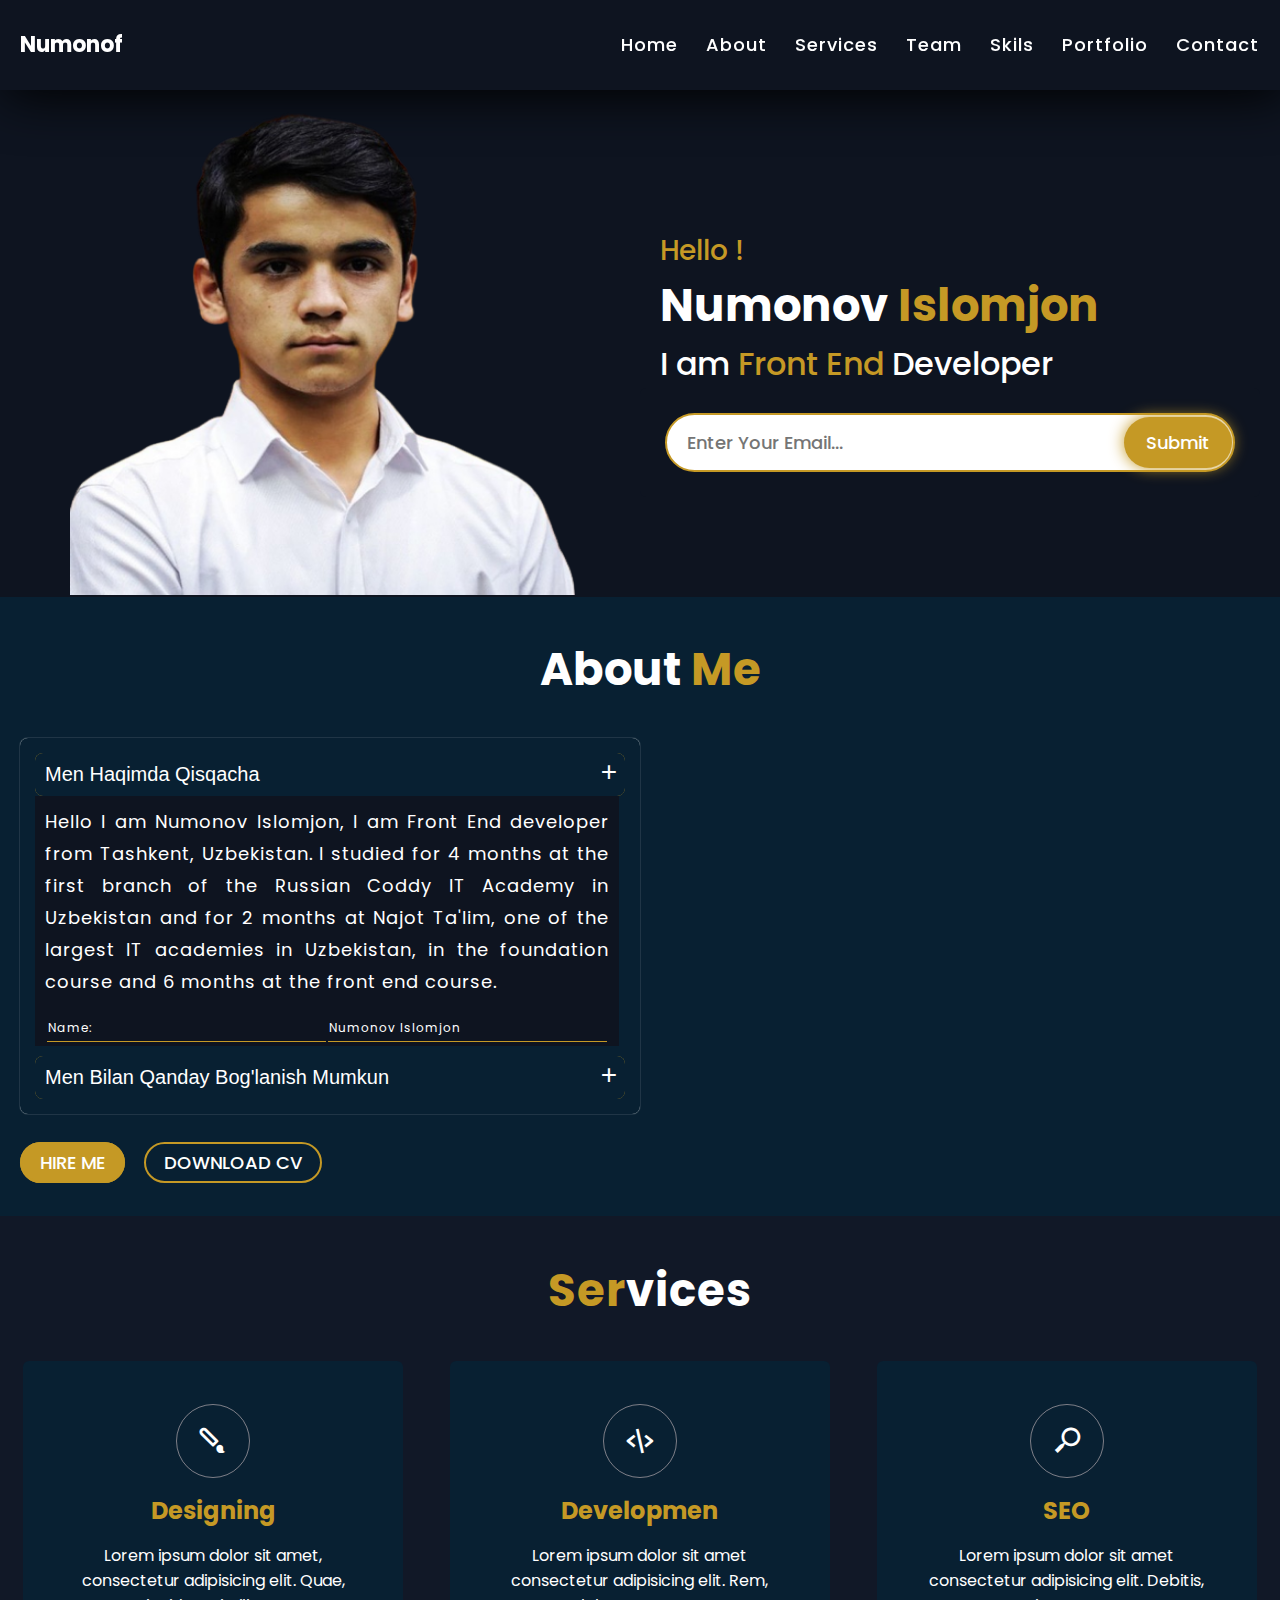
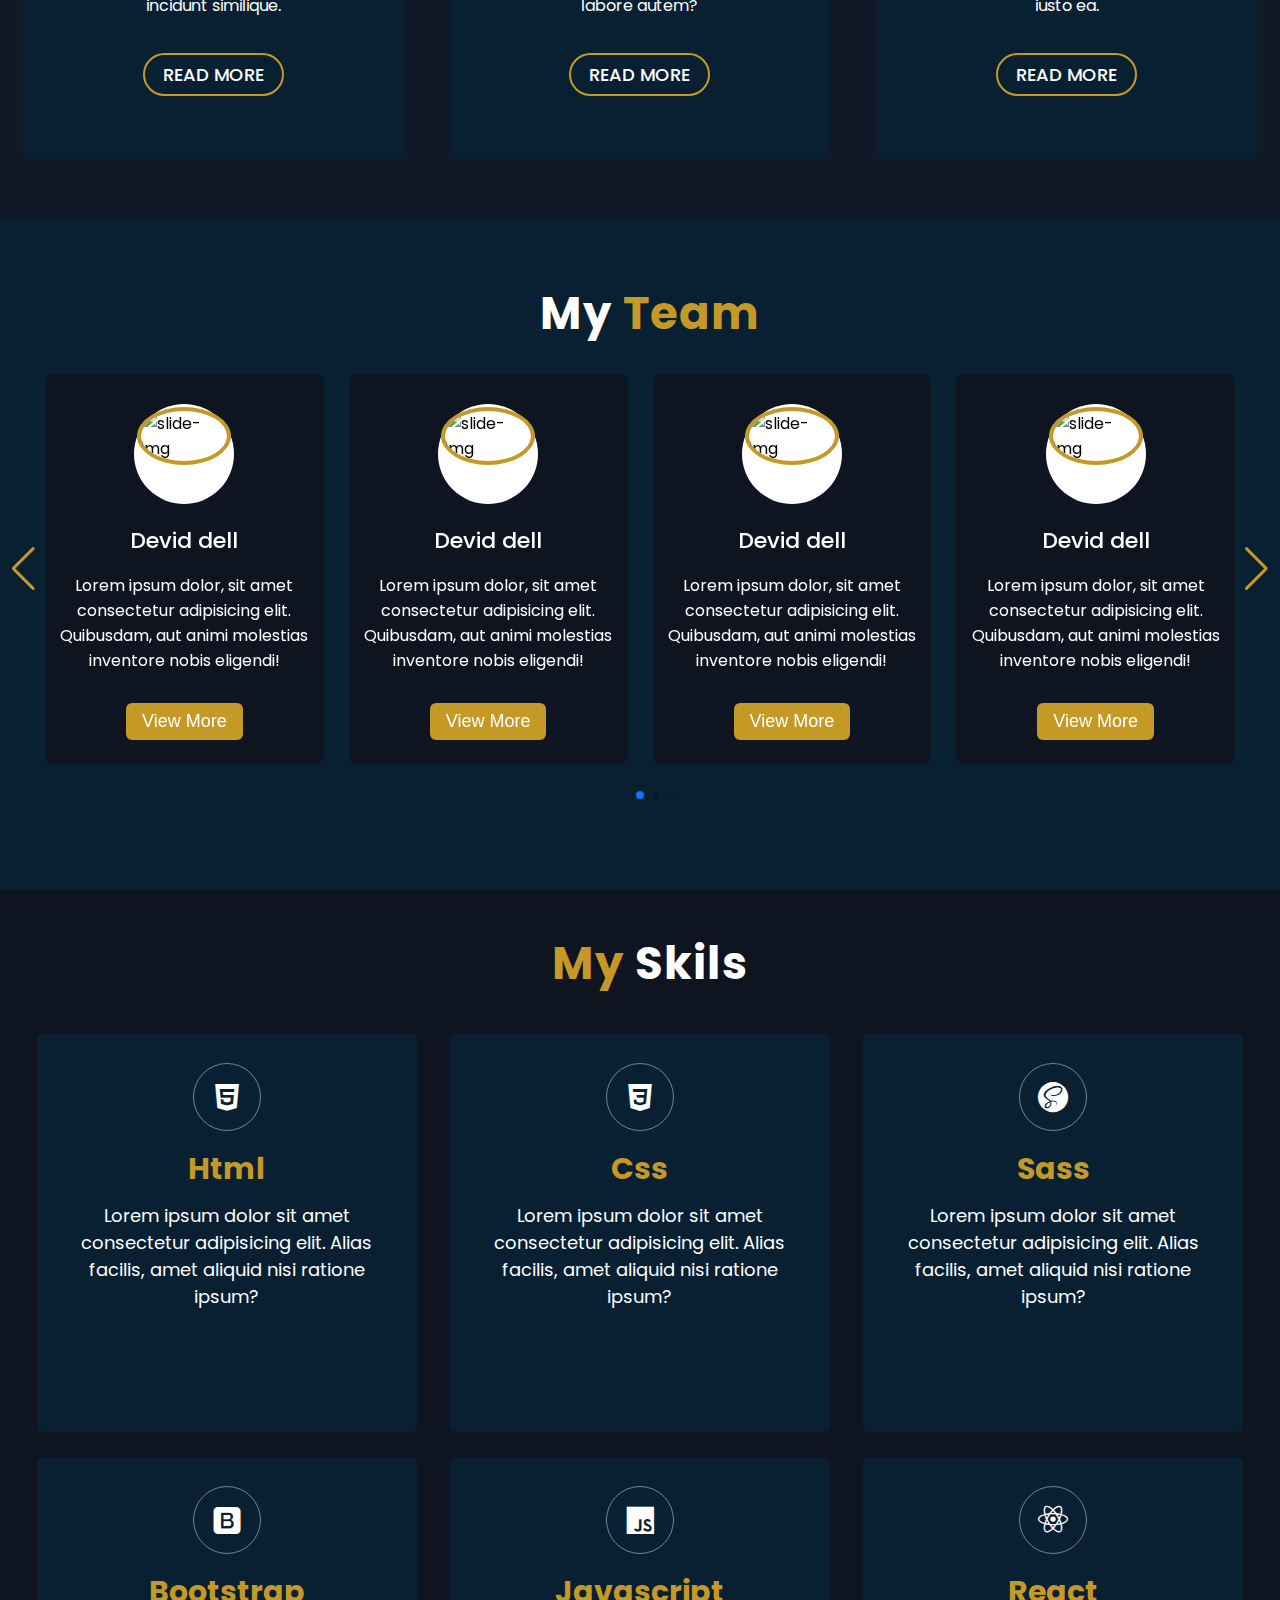
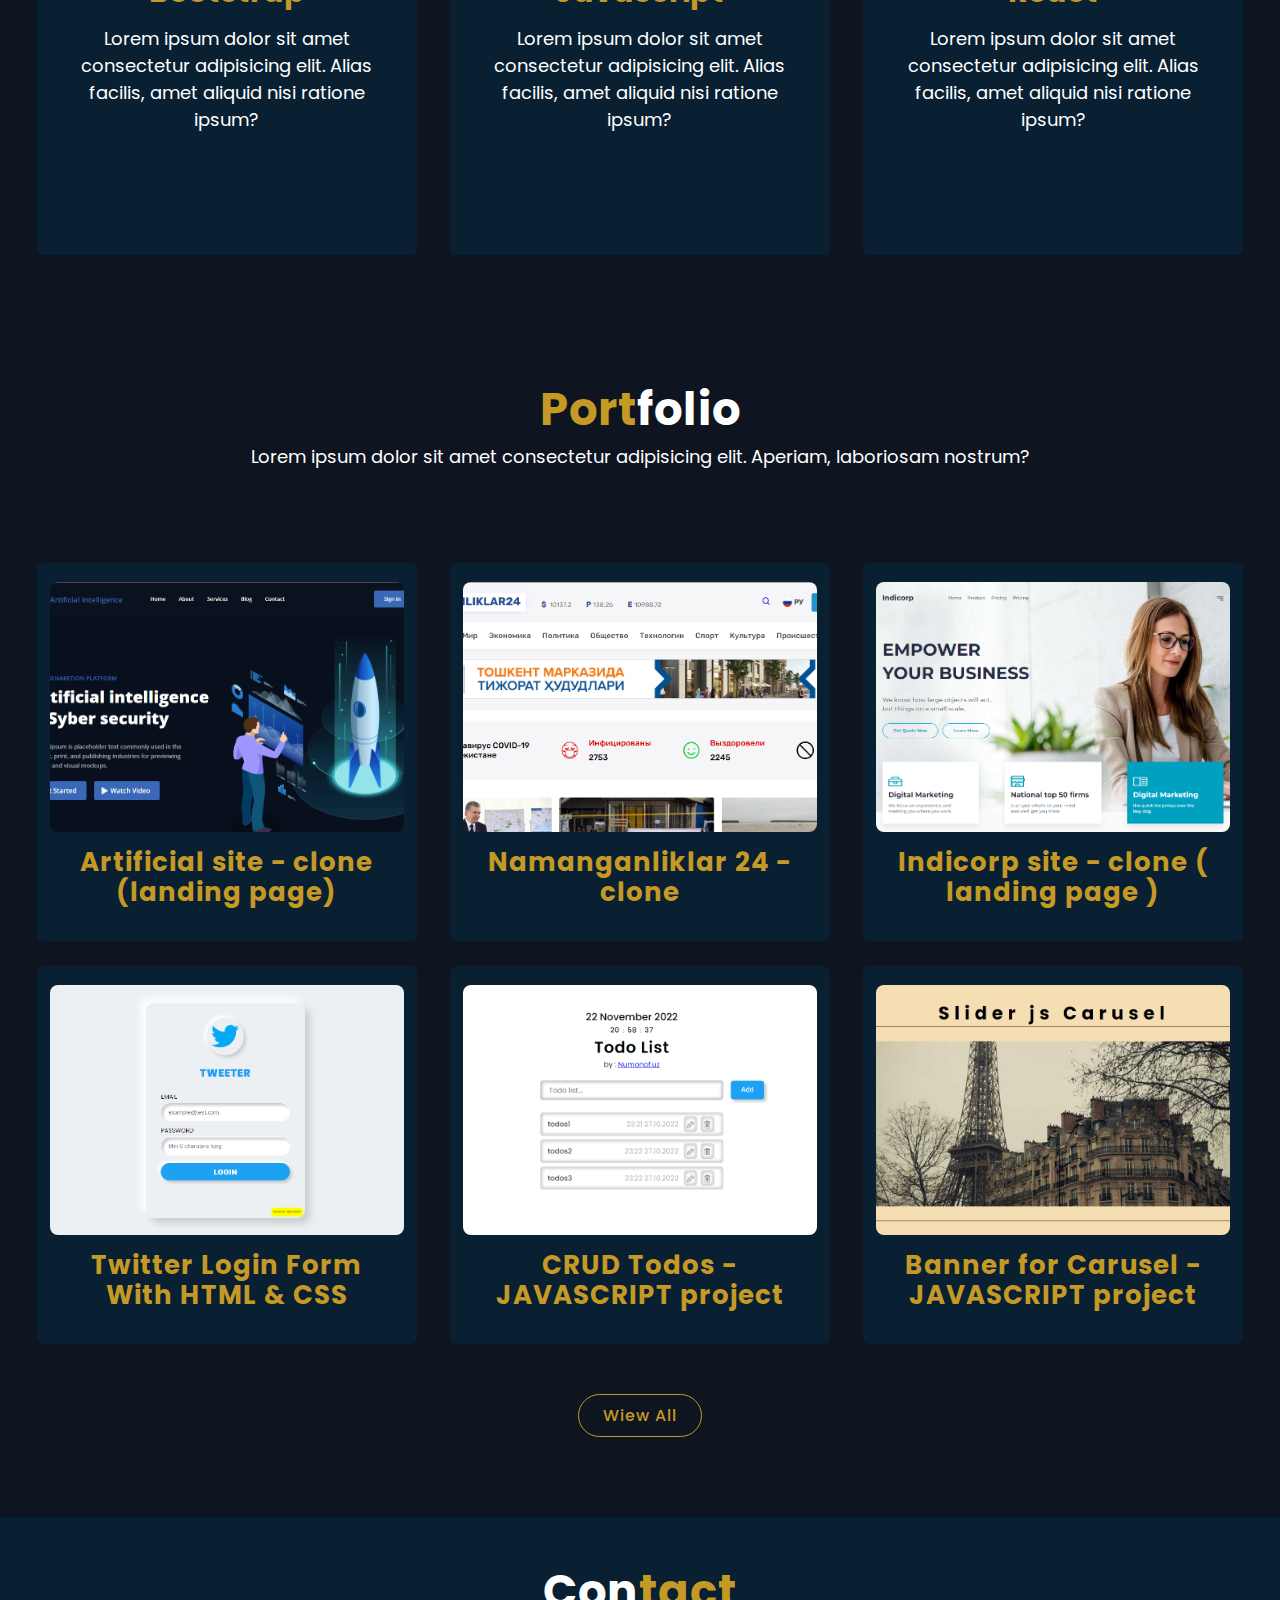
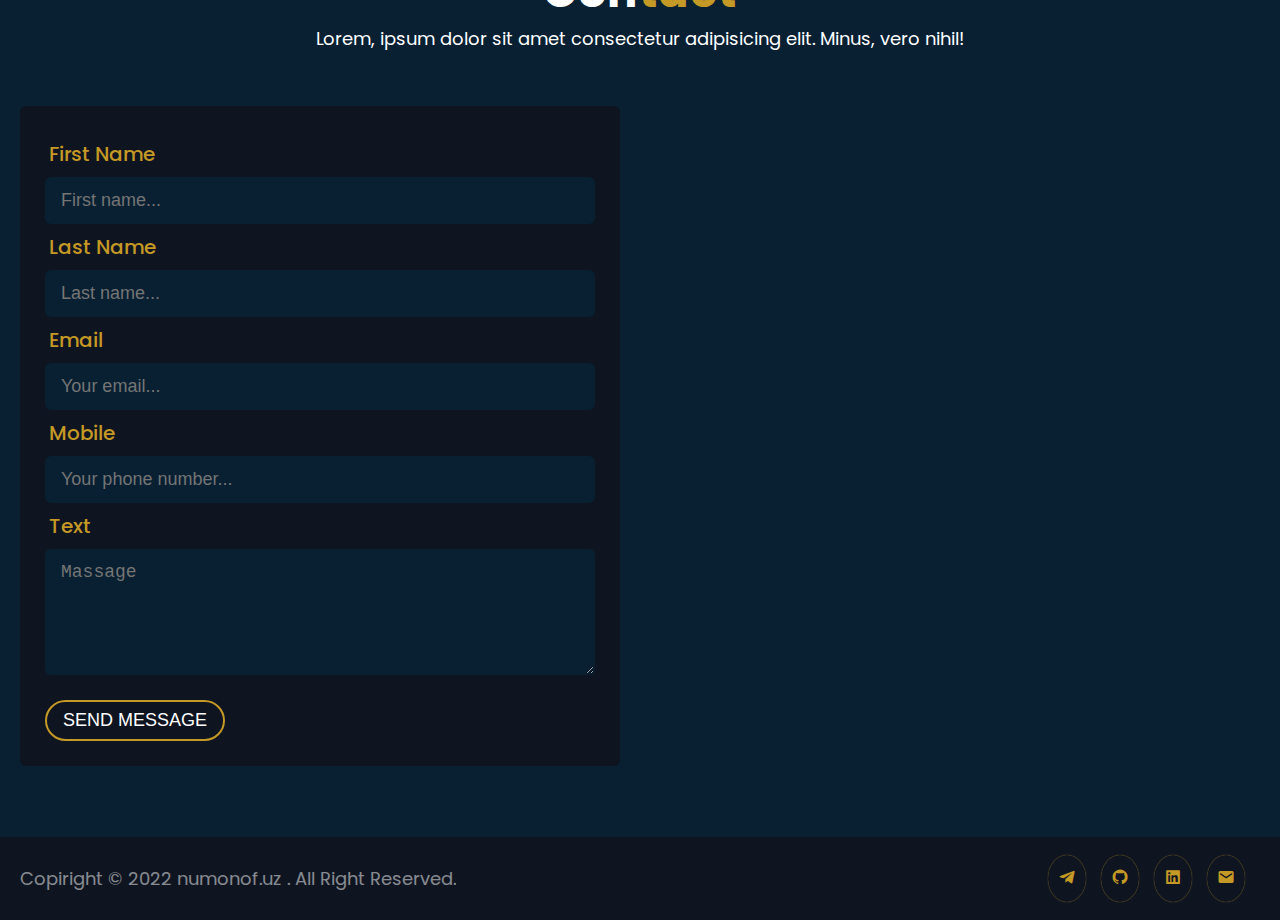
==== index.html @ 6f544cbd "Portfolio Html Css Js // Numonof.uz" ====
<!DOCTYPE html>
<html lang="en">
  <head>
    <meta charset="UTF-8" />
    <meta http-equiv="X-UA-Compatible" content="IE=edge" />
    <meta name="viewport" content="width=device-width, initial-scale=1.0" />
    <title>Numonof</title>
    <link rel="stylesheet" href="./css/style.css" />
    <link
      href="https://unpkg.com/boxicons@2.1.2/css/boxicons.min.css"
      rel="stylesheet"
    />
    <link rel="stylesheet" href="./css/swiper-bundle.min.css" />
  </head>
  <body>
    <header id="header">
      <a href="#" class="logo">numonof</a>
      <div id="toggle"></div>
      <div id="navbar">
        <ul>
          <li>
            <a href="#home" class="nav-link">home</a>
          </li>
          <li>
            <a href="#about" class="nav-link">about</a>
          </li>
          <li>
            <a href="#services" class="nav-link">services</a>
        </li>
          <li>
            <a href="#team" class="nav-link">team</a>
          </li>
          <li>
            <a href="#skils" class="nav-link">skils</a>
          </li>
          <li>
            <a href="#portfolio" class="nav-link">portfolio</a>
          </li>
          <li>
            <a href="#contact" class="nav-link">contact</a>
          </li>
        </ul>
      </div>
    </header>
    <section id="home" class="home">
      <div class="container">
        <div class="home-media">
          <img src="./images/2.png" class="my_img" alt="numonof photo" />
        </div>
        <div class="introduction">
          <span class="sub-title">Hello !</span>
          <h2 class="title">
            Numonov
            <span>Islomjon</span>
          </h2>
          <p class="text">I am <span>Front End</span> Developer</p>
          <div class="form-box">
            <form action="">
              <input
                type="email"
                name="home__email"
                id="home__email"
                placeholder="Enter Your Email..."
              />
              <input type="submit" class="home_input__btn" value="submit" />
            </form>
          </div>
        </div>
      </div>
    </section>
    <section id="about" class="about">
      <div class="container">
        <div class="adout-head">
          <h2 class="title">
            About
            <span>Me</span>
          </h2>
        </div>
        <div class="about-introduction">
          
        <div class="aboute-info">
          <div class="acardion">
            <div class="contenctBx active">
              <button class="label ">
               Men haqimda qisqacha
              </button>
              <div class="content">
                <p class="info">
                  Hello I am Numonov Islomjon, I am Front End developer from
                  Tashkent, Uzbekistan. I studied for 4 months at the first
                  branch of the Russian Coddy IT Academy in Uzbekistan and for 2
                  months at Najot Ta'lim, one of the largest IT academies in
                  Uzbekistan, in the foundation course and 6 months at the front
                  end course.
                </p>
                <table class="table">
                  <tbody>
                    <tr>
                      <td>Name:</td>
                      <td>Numonov Islomjon</td>
                    </tr>
                    <tr>
                      <td>Millati:</td>
                      <td>O'zbek</td>
                    </tr>
                    <tr>
                      <td>Date of Birth:</td>
                      <td>07-Jen-2002</td>
                    </tr>
                    <tr>
                      <td>Mutaxasisligi:</td>
                      <td>Front End Dasturchi</td>
                    </tr>
                  </tbody>
                </table>
              </div>
            </div>
            <div class="contenctBx">
              <button class="label">Men bilan qanday bog'lanish mumkun</button>
              <div class="content">
                <table class="table">
                    <tbody>
                      <tr>
                        <td>Email:</td>
                        <td><a href="#" class="media-link" ><i class="bx bx-envelope"></i> islomxonnumonov3701@gmail.com</a></td>
                      </tr>
                      <tr>
                        <td>Phone:</td>
                        <td>
                          <a href="#" class="media-link phone-number"><i class="bx bx-phone"></i> +998 90 854-56-85</a>
                        </td>
                      </tr>
                      <tr>
                        <td>Telegram messenger</td>
                         <td>
                            <a href="#" class="media-link"> <i class="bx bxl-telegram"></i> @numonof</a>
                         </td>
                      </tr>
                      
                      <td>Instagram</td>
                      <td>
                         <a href="#" class="media-link"> <i class="bx bxl-instagram"></i> @numonof.uz</a>
                      </td>
                   </tr>
                    </tbody>
                  </table>
              </div>
            </div>
            <!-- <div class="contenctBx">
              <button class="label">mening texnalogiyalarim</button>
              <div class="content">
                <div class="content_intro">
                  <a href="#">
                    <span>1.</span> Html5
                 </a>
                  <a href="#">
                    <span>2.</span>Css3
                  </a>
                  <a href="#">
                    <span>3.</span>Scss
                  </a>
                  <a href="#">
                    <span>4.</span> Bootstrap5 
                  </a>
                  <a href="#">
                    <span>5.</span> Javascript
                  </a>
                  <a href="#">
                    <span>6.</span>React / Redux
                  </a>
                </div>
              </div>
            </div>
            <div class="contenctBx">
              <div class="label">Click this entry to view React projects</div>
              <div class="content">
                <div class="content_intro">
                  <a href="#">
                    <span>1.</span>
                  </a>
                  <a href="#">
                    <span>2.</span>
                  </a>
                  <a href="#">
                    <span>3.</span>
                  </a>
                </div>
              </div>
            </div> -->
          </div>
          <div class="aboute-btn__group">
            <a href="#" class="btn button"> hire me</a>
            <a href="#" class="btn donload-cv"> download cv</a>
          </div>
        </div>
        <div class="about-media">
          <div class="adout-img"></div>
        </div>
        </div>
      </div>
    </section>
    <section id="services" data-aos="fade-up">
      <div class="container">
        <div class="services__info">
          <h2 class="title"><span>Ser</span>vices</h2>
        </div>
        <div class="cards">
          <ul class="services__list">
            <li class="services__list-item">
              <div class="card">
                <div class="sbox">
                  <i class='bx bxs-paint bx-flip-horizontal bx-tada' ></i>
                  <h3>Designing</h3>
                  <p>
                  Lorem ipsum dolor sit amet, consectetur adipisicing elit. Quae, incidunt similique.  
                  </p>
                  <a href="#" class="btn">Read more</a>
                </div>
              </div>
            </li>
            <li class="services__list-item">
              <div class="card">
                <div class="sbox">
                  <i class='bx bx-code-alt bx-tada bx-flip-horizontal' ></i>
                  <h3>Developmen</h3>
                  <p>
                    Lorem ipsum dolor sit amet consectetur adipisicing elit. Rem, labore autem?</p>
                  <a href="#" class="btn">Read more</a>
                </div>
              </div>
            </li>
            <li class="services__list-item">
              <div class="card">
                <div class="sbox">
<i class='bx bx-search-alt-2 bx-tada bx-flip-horizontal' ></i>
                  <h3>SEO</h3>
                  <p>
               Lorem ipsum dolor sit amet consectetur adipisicing elit. Debitis, iusto ea.
                  </p>
                  <a href="#" class="btn">Read more</a>
                </div>
              </div>
            </li>
          </ul>
        </div>
      </div>
   </section> 
    <section id="team">
      <div class="container">
        <div class="team__head">
          <h2 class="title" style="text-align: center">
            My
            <span> Team</span>
          </h2>
        </div>
      </div>
      <div class="slide-container swiper">
        <div class="slide-content">
          <div class="card-wrapper swiper-wrapper">
            <div class="team-box swiper-slide">
              <div class="image-content">
                <span class="owerlay">
                  <div class="team-image">
                    <img
                      src="./images/about-img.JPG"
                      alt="slide-img"
                      class="team-person"
                    />
                  </div>
                </span>
              </div>
              <div class="team-box__content">
                <h2 class="name">Devid dell</h2>
                <p class="description">
                  Lorem ipsum dolor, sit amet consectetur adipisicing elit.
                  Quibusdam, aut animi molestias inventore nobis eligendi!
                </p>
                <button class="slide-btn">View More</button>
              </div>
            </div>
            <div class="team-box swiper-slide">
              <div class="image-content">
                <span class="owerlay">
                  <div class="team-image">
                    <img
                      src="./images/about-img.JPG"
                      alt="slide-img"
                      class="team-person"
                    />
                  </div>
                </span>
              </div>
              <div class="team-box__content">
                <h2 class="name">Devid dell</h2>
                <p class="description">
                  Lorem ipsum dolor, sit amet consectetur adipisicing elit.
                  Quibusdam, aut animi molestias inventore nobis eligendi!
                </p>
                <button class="slide-btn">View More</button>
              </div>
            </div>
            <div class="team-box swiper-slide">
              <div class="image-content">
                <span class="owerlay">
                  <div class="team-image">
                    <img
                      src="./images/about-img.JPG"
                      alt="slide-img"
                      class="team-person"
                    />
                  </div>
                </span>
              </div>
              <div class="team-box__content">
                <h2 class="name">Devid dell</h2>
                <p class="description">
                  Lorem ipsum dolor, sit amet consectetur adipisicing elit.
                  Quibusdam, aut animi molestias inventore nobis eligendi!
                </p>
                <button class="slide-btn">View More</button>
              </div>
            </div>
            <div class="team-box swiper-slide">
              <div class="image-content">
                <span class="owerlay">
                  <div class="team-image">
                    <img
                      src="./images/about-img.JPG"
                      alt="slide-img"
                      class="team-person"
                    />
                  </div>
                </span>
              </div>
              <div class="team-box__content">
                <h2 class="name">Devid dell</h2>
                <p class="description">
                  Lorem ipsum dolor, sit amet consectetur adipisicing elit.
                  Quibusdam, aut animi molestias inventore nobis eligendi!
                </p>
                <button class="slide-btn">View More</button>
              </div>
            </div>
            <div class="team-box swiper-slide">
              <div class="image-content">
                <span class="owerlay">
                  <div class="team-image">
                    <img
                      src="./images/about-img.JPG"
                      alt="slide-img"
                      class="team-person"
                    />
                  </div>
                </span>
              </div>
              <div class="team-box__content">
                <h2 class="name">Devid dell</h2>
                <p class="description">
                  Lorem ipsum dolor, sit amet consectetur adipisicing elit.
                  Quibusdam, aut animi molestias inventore nobis eligendi!
                </p>
                <button class="slide-btn">View More</button>
              </div>
            </div>
            <div class="team-box swiper-slide">
              <div class="image-content">
                <span class="owerlay">
                  <div class="team-image">
                    <img
                      src="./images/about-img.JPG"
                      alt="slide-img"
                      class="team-person"
                    />
                  </div>
                </span>
              </div>
              <div class="team-box__content">
                <h2 class="name">Devid dell</h2>
                <p class="description">
                  Lorem ipsum dolor, sit amet consectetur adipisicing elit.
                  Quibusdam, aut animi molestias inventore nobis eligendi!
                </p>
                <button class="slide-btn">View More</button>
              </div>
            </div>
          </div>
        </div>
        <div class="swiper-button-next swipper-navBtn"></div>
        <div class="swiper-button-prev swipper-navBtn"></div>
        <div class="swiper-pagination"></div>
      </div>
    </section>
    <section id="skils">
      <div class="container">
          <div class="skils__info">
              <h2 class="title">
                  <span>My</span> Skils
              </h2>
          </div>
          <div class="cards">
              <ul class="skils__list">
                  <li class="skils__list-item">
                      <div class="card">
                          <div class="skils-box">
                              <i class="bx bxl-html5"></i>
                              <h3>Html</h3>
                              <p>
                                Lorem ipsum dolor sit amet consectetur adipisicing elit. Alias facilis, amet aliquid nisi ratione ipsum?
                              </p>
                              <a href="#" class="btn">learn more</a>
                          </div>
                      </div>
                  </li>
                  <li class="skils__list-item">
                      <div class="card">
                          <div class="skils-box">
                              <i class="bx bxl-css3"></i>
                              <h3>Css</h3>
                              <p>
                                Lorem ipsum dolor sit amet consectetur adipisicing elit. Alias facilis, amet aliquid nisi ratione ipsum?
                              </p>
                              <a href="#" class="btn">learn more</a>
                          </div>
                      </div>
                  </li>
                  <li class="skils__list-item">
                      <div class="card">
                          <div class="skils-box">
                              <i class="bx bxl-sass"></i>
                              <h3>Sass</h3>
                              <p>
                                Lorem ipsum dolor sit amet consectetur adipisicing elit. Alias facilis, amet aliquid nisi ratione ipsum?
                              </p>
                              <a href="#" class="btn">learn more</a>
                          </div>
                      </div>
                  </li>
                  <li class="skils__list-item">
                      <div class="card">
                          <div class="skils-box">
                              <i class="bx bxl-bootstrap"></i>
                              <h3>Bootstrap</h3>
                              <p>
                                Lorem ipsum dolor sit amet consectetur adipisicing elit. Alias facilis, amet aliquid nisi ratione ipsum?
                              </p>
                              <a href="#" class="btn">learn more</a>
                          </div>
                      </div>
                  </li>
                  <li class="skils__list-item">
                      <div class="card">
                          <div class="skils-box">
                              <i class="bx bxl-javascript"></i>
                              <h3>Javascript</h3>
                              <p>
                                Lorem ipsum dolor sit amet consectetur adipisicing elit. Alias facilis, amet aliquid nisi ratione ipsum?
                              </p>
                              <a href="#" class="btn">learn more</a>
                          </div>
                      </div>
                  </li>
                  <li class="skils__list-item">
                      <div class="card">
                          <div class="skils-box">
                              <i class="bx bxl-react"></i>
                              <h3>React</h3>
                              <p>
                                Lorem ipsum dolor sit amet consectetur adipisicing elit. Alias facilis, amet aliquid nisi ratione ipsum?
                              </p>
                              <a href="#" class="btn">learn more</a>
                          </div>
                      </div>
                  </li>
              </ul>
          </div>
      </div>
  </section>
  <!--  Portfolio Section-->
    <section class="portfolio" id="portfolio">
      <div class="container">
        <div class="portfolio__head">
          <h2 class="title" style="text-align: center">
            <span>Port</span>folio
          </h2>
          <p class="portfolio__dec">
          Lorem ipsum dolor sit amet consectetur adipisicing elit. Aperiam, laboriosam nostrum? 
          </p>
        </div>
      <div class="portfolio_info">
            <ul class="work-list">
              <li class="work-list-item">
                <div class="card">
                      <img alt="site-img" class="work-img" src="./images/artificial.png"></img>
                      <h3>Artificial site  - clone (landing page)</h3>
                  </div>
            </li>
              <li class="work-list-item">
                  <div class="card">
                        <img alt="site-img" class="work-img" src="./images/Namanganliklar.png"></img>
                        <h3>Namanganliklar 24 - clone</h3>
                    </div>
              </li>
              <li class="work-list-item">
                  <div class="card">
                        <img alt="site-img" class="work-img" src="./images/indicorp.png"></img>
                        <h3>Indicorp site - clone ( landing page )</h3>
                    </div>
              </li>
              <li class="work-list-item">
                  <div class="card">
                        <img alt="site-img" class="work-img" src="./images/twitter_login.png"></img>
                        <h3> Twitter Login Form With HTML & CSS </h3>
                    </div>
              </li>
              <li class="work-list-item">
                  <div class="card">
                        <img alt="site-img" class="work-img" src="./images/crudTodos.png"></img>
                        <h3>CRUD Todos - JAVASCRIPT project</h3>
                    </div>
              </li>
              <li class="work-list-item">
                  <div class="card">
                        <img alt="site-img" class="work-img" src="./images/carusel.png"></img>
                        <h3>Banner for Carusel - JAVASCRIPT project</h3>
                    </div>
              </li>
             </ul>
        </div> 
        <div class="btn-group">
          <a href="./portfolio.html" class="portfolio-btn"> wiew all </a>
        </div>
      </div>
    </section>
  <section class="contact__section" id="contact">
      <div class="contact__head">
        <h2 class="title" style="text-align: center; padding: 0">
          Con<span>tact</span>
        </h2>
        <p class="contact__dec">
         Lorem, ipsum dolor sit amet consectetur adipisicing elit. Minus, vero nihil!
        </p>
      </div>
      <div class="container">
        <div class="contact">
          <form action="">
            <div class="input-field">
              <label for="">First Name</label>
              <input
                type="text"
                name="username"
                id="username"
                placeholder="First name..."
                required=""
              />
            </div>
            <div class="input-field">
              <label for="">Last Name</label>
              <input
                type="text"
                name="usersurname"
                placeholder="Last name..."
                id="usersurname"
                required=""
              />
            </div>
            <div class="input-field">
              <label for="">Email</label>
              <input
                type="email"
                name="email"
                id="email"
                placeholder="Your email..."
                required=""
              />
            </div>
            <div class="input-field">
              <label for="">Mobile</label>
              <input
                type="tel"
                name="phone__number"
                id="number__input"
                placeholder="Your phone number..."
                required=""
              />
            </div>
            <div class="input-field">
              <label for="">Text</label>
              <textarea
                name="massage"
                id="massage"
                placeholder="Massage"
                rows="5"
              ></textarea>
            </div>
            <button type="submit" class="btn contact-btn">Send Message</button>
          </form>
        </div>
        <div class="my-location">
          <iframe
            class="location__code"
            src="https://www.google.com/maps/embed?pb=!1m18!1m12!1m3!1d2998.072961786787!2d69.20163941492373!3d41.28551651026812!2m3!1f0!2f0!3f0!3m2!1i1024!2i768!4f13.1!3m3!1m2!1s0x0%3A0x547202dfde85f24e!2s8JHF76P3%2B6G4!5e0!3m2!1sru!2s!4v1658394437604!5m2!1sru!2s"
            width="600"
            height="450"
            style="border: 0"
            allowfullscreen=""
            loading="lazy"
            referrerpolicy="no-referrer-when-downgrade"
          ></iframe>
        </div>
      </div>
    </section>   
    <footer>
      <div class="container">
        <a href="#" class=" footer-logo">numonof</a>
           <p class="footer-dec">
           Copiright © 2022 numonof.uz . All Right Reserved.
          </p> 
        <div class="footer-media">
          <a href="https://t.me/numonof" target="_blank">
            <i class='bx bxl-telegram bx-flashing' ></i> 
          </a>
          <a href="https://github.com/numonof" target="_blank">
            <i class="bx bxl-github bx-flashing"></i>
          </a>
          <a href="https://www.linkedin.com/in/islomjon-no-monov-2a49a420a/" target="_blank">
            <i class='bx bxl-linkedin-square bx-flashing' ></i>
          </a>
          <a href="https://mail.google.com/mail/u/0/#inbox" target="_blank">
            <i class='bx bxs-envelope bx-flashing' ></i>
          </a>
        </div>
      </div>
    </footer> 
    <script src="./js/swiper-bundle.min.js"></script>
    <script src="./js/main.js"></script>
  </body>
</html>
---- css/style.css ----
@import url('https://fonts.googleapis.com/css2?family=Poppins:wght@300;400;500;600;700&display=swap');

:root {
    --bg-color: #082032;
    --bg-dark-color: #0e1420;
    --box-shadow: 1px 2px 18px #000;
    --text-color: #fff;
    --duble-text-color: #C59925;
    --b-border: 2px solid #C59925;
}

*,
:before,
::after {
    box-sizing: border-box;
}

body {
    margin: 0;
    padding: 0;
    font-family: "Poppins", sans-serif;
    background: var(--bg-color);
}

img {
    vertical-align: middle;
}

::-webkit-scrollbar {
    width: 10px;
}

::-webkit-scrollbar-track {
    border-radius: 5px;
    background-color: var(--text-color);
}

::-webkit-scrollbar-thumb {
    border-radius: 5px;
    background-color: var(--duble-text-color);
}

@media (min-width: 360px) {
    .container {
        width: 100%;
        padding: 0 0px;
        margin: 0 auto;
    }

    #header {
        position: fixed;
        top: 0;
        right: 0;
        width: 100%;
        display: flex;
        justify-content: space-between;
        background-color: var(--bg-dark-color);
        box-shadow: 5px 5px 52px;
        padding: 25px 20px 25px 20px;
        z-index: 1000;
    }

    .logo {
        text-decoration: none;
        text-transform: capitalize;
        font-size: 22px;
        line-height: 28px;
        font-weight: 700;
        color: var(--text-color);
        cursor: pointer;
        display: flex;
        justify-content: center;
        align-items: center;
    }

    #toggle {
        position: absolute;
        top: 25%;
        right: 20px;
        width: 40px;
        height: 40px;
        background-color: var(--bg-dark-color);
        cursor: pointer;
        display: block;
    }

    #toggle::before {
        content: '';
        position: absolute;
        top: 18px;
        left: 10px;
        width: 20px;
        height: 3px;
        background-color: var(--duble-text-color);
        border-radius: 5px;
        transform: translateY(-5px);
        transition: 0.5s;
    }

    #toggle::after {
        content: '';
        position: absolute;
        top: 18px;
        left: 10px;
        width: 20px;
        height: 3px;
        background-color: var(--duble-text-color);
        border-radius: 5px;
        transform: translateY(5px);
        transition: 0.5s;
    }

    #toggle.active::before {
        background-color: var(--duble-text-color);
        transform: translateY(0px) rotate(45deg);
    }

    #toggle.active::after {
        background-color: var(--duble-text-color);
        transform: translateY(0px) rotate(-45deg);
    }

    #toggle.active {
        background-color: rgba(44, 50, 62, 0.506);
    }

    #navbar {
        position: absolute;
        top: 75px;
        right: 0px;
        background-color: #000;
        transition: 0.5s;
        overflow: hidden;
        width: 100%;
        height: 0;
    }

    #navbar.active {
        width: 100vw;
        height: 100vh;
        background-color: rgba(0, 0, 0, 0.9);
        padding: 50px 0;
    }

    #navbar>ul {
        position: relative;
        display: flex;
        flex-direction: column;
        justify-content: center;
        align-items: center;
        list-style: none;
        margin: 0;
        padding: 0;
    }

    #navbar>ul>li>a {
        display: inline-block;
        text-transform: capitalize;
        text-decoration: none;
        font-size: 12px;
        letter-spacing: 1px;
        line-height: 28px;
        font-weight: 500;
        color: var(--text-color);
        padding: 6px 14px 6px 14px;
        border-radius: 60px;
        margin-left: 0px;
        transition: 0.4s all ease;
    }

    #navbar>ul>li>a:hover {
        border-radius: 60px;
        background-color: var(--duble-text-color);
    }
/* Header end */
    /* Home section */
    #home {
        width: 100%;
        padding-top: 40px;
        padding-right: 20px;
        padding-bottom: 40px;
        padding-left: 20px;
        background-color: var(--bg-dark-color);
        background-size: 100% 100%;
    }

    .home>.container {
        display: flex;
         }

    .introduction {
        width: 100%;
        height: 100%;
        margin: 0 auto;
        padding: 100px 0px;
        text-align: center;

    }

    .home-media {
        width: 0%;
        height: 100%;
        display: none;
    }
/* 
    .my_img {
        width: 100%;
        height: 100%;
    } */

    .sub-title {
        text-align:center;
        font-size: 18px;
        font-weight: 500;
        color: var(--duble-text-color);
        margin: 0;
        padding-left: 20px;

    }

    .title {
        font-size: 24px;
        font-weight: 700;
        color: var(--text-color);
        margin: 0;
        padding-left: 20px;
    }

    .title>span {
        color: var(--duble-text-color);
    }

    .text {
        font-size: 22px;
        font-weight: 500;
        color: var(--text-color);
        margin: 0;
        padding-left: 20px;
    }

    .text>span {
        color: var(--duble-text-color);
    }

    .form-box>form {
        width: 100%;
        position: relative;
        margin-top: 0px;
    }

    .form-box>form input:first-child {
        font-family: 'Poppins', sans-serif;      
        font-size: 14px;
        font-weight: 500;
        font-style: normal;
        color: var(--duble-text-color);

        width: 100%;
        margin: 0 auto;
        padding: 14px 100px 14px 15px;
        border: var(--b-border);
        outline: none;
        border-radius: 30px;
        -webkit-border-radius: 30px;
        -moz-border-radius: 30px;
        -ms-border-radius: 30px;
        -o-border-radius: 30px;
        margin: 0;
        z-index: -1;
    }

    .form-box>form .home_input__btn {
        position: absolute;
        top: 29px;
        right: 9%;

        text-transform: capitalize;
        font-family: 'Poppins', sans-serif;
        font-size: 14px;
        font-weight: 500;
        font-style: normal;
        color: #fff;
        padding: 12px 20px;
        border: none;
        border-radius: 30px;
        outline: none;
        cursor: pointer;
        background-color: #C59925;
        box-shadow: 0px 0px 15px #C59925;
        -webkit-border-radius: 30px;
        -moz-border-radius: 30px;
        -ms-border-radius: 30px;
        -o-border-radius: 30px;
    }

    /* Home section end */
    /* Aboute section */
    #about{
        width: 100%;
        height: 100%;
        padding-top: 60px;
        padding-bottom: 40px;
    }
    .about>.container{
        padding: 0 20px;
    }
    .about>.container>.about-head{
        width: 100%;
        height: 100%;
    }
.adout-head>.title {
        text-align: center;
        margin-bottom: 6px;
        font-size: 26px;
        line-height: 26px;
    }
    .about>.container>.about-introduction {
        display: flex; 
        flex-direction: column-reverse;
    }
    
    .about-media {
        width: 100%;
        padding: 30px 0;
    }

    .adout-img {
        width: 100%;
        height: 250px;
        margin: 0 auto;
        background: url("../images/about-img.JPG");
        background-size: cover;
        background-repeat: no-repeat;
        background-position-x: 0px;
        border-radius: 8px;
        -webkit-border-radius: 8px;
        -moz-border-radius: 8px;
        -ms-border-radius: 8px;
        -o-border-radius: 8px;

    }

    .aboute-info {
        width: 100%;
        height: 100%;
    }
    
    .acardion {
        min-width: 100%;
        border-radius: 8px;
        background-color: var(--bg-color);
        box-shadow: 0 0 1px var(--text-color);
        padding: 5px;
        margin: 0 auto;
    }

    .acardion .contenctBx {
        position: relative;
        margin: 10px 10px;
    }

    .acardion .contenctBx .label {
        position: relative;
        display: block;
        text-transform: capitalize;
        width: 100%;
        font-size: 16px;
        text-align: left;
        padding: 10px;
        background-color: var(--bg-color);
        color: #fff;
        cursor: pointer;
        border: none;
        outline: none;

    }

    .acardion .contenctBx .label::before {
        content: "+";
        position: absolute;
        top: 35%;
        right: 0px;
        font-size: 1.5em;
        transform: translateY(-50%);
        -webkit-transform: translateY(-50%);
        -moz-transform: translateY(-50%);
        -ms-transform: translateY(-50%);
        -o-transform: translateY(-50%);
    }

    .acardion .contenctBx .content {
        position: relative;
        padding: 0px;
        background: var(--bg-dark-color);
        height: 0;
        overflow: hidden;
        transition: 0.5s;
        -webkit-transition: 0.5s;
        -moz-transition: 0.5s;
        -ms-transition: 0.5s;
        -o-transition: 0.5s;
        overflow-y: auto;
    }

    .acardion .contenctBx.active .content {
       width: 100%;
        height: 250px;
        padding: 10px;
        background-color: var(--bg-dark-color);
    }



    .table {
        width: 100%;
        padding-top: 10px;
    }
    
    .btn {
        text-decoration: none;
        text-transform: uppercase;
        font-size: 14px;
        font-weight: 500;
        padding: 6px 18px;
        color: var(--text-color);
        margin: 0 15px 0 0;
        border: 2px solid #C59925;
        border-radius: 30px;
        -webkit-border-radius: 30px;
        -moz-border-radius: 30px;
        -ms-border-radius: 30px;
        -o-border-radius: 30px;
        transition: 0.4s;
        -webkit-transition: 0.4s;
        -moz-transition: 0.4s;
        -ms-transition: 0.4s;
        -o-transition: 0.4s;
    }

    .btn:hover {
        font-size: 14px;
        font-weight: 500;
        box-shadow: 0px 0px 5px #C59925;
        color: #fff;
        background-color: #C59925;
        transition: 0.4s;
        -webkit-transition: 0.4s;
        -moz-transition: 0.4s;
        -ms-transition: 0.4s;
        -o-transition: 0.4s;

    }

    .button {
        font-size: 14px;
        font-weight: 500;
        color: #fff;
        background-color: #C59925;
        transition: 0.4s;
        -webkit-transition: 0.4s;
        -moz-transition: 0.4s;
        -ms-transition: 0.4s;
        -o-transition: 0.4s;
    }

    .button:hover {
        text-decoration: none;
        text-transform: uppercase;
        font-size: 14px;
        font-weight: 500;
        padding: 6px 18px;
        color: #fff;
        margin: 15px;
        border: 2px solid #C59925;
        box-shadow: 0px 0px 15px #C59925;
        border-radius: 30px;
        -webkit-border-radius: 30px;
        -moz-border-radius: 30px;
        -ms-border-radius: 30px;
        -o-border-radius: 30px;
    }

    td {
        width: 50%;
        font-size: 12px;
        font-weight: 400;
        line-height: 20px;
        letter-spacing: 1px;
        color: var(--text-color);
        border-bottom: 1px solid var(--duble-text-color);
    }
    .media-link{
        display: flex;
        align-items: center;
        text-decoration: none;
        font-family: 'Poppins' sans-serif;
        font-size: 12px;
        color: var(--text-color);
        cursor: pointer;
        transition: 0.5s;
    }
    .media-link>i{
        margin: 0 5px;
        color: var(--duble-text-color);
    }
    .media-link:hover{
        color: var(--duble-text-color);
    }
    .media-link:hover.media-link>i{
    color: var(--text-color);
    }

    .content_intro {
        width: 100%;
        text-align: justify;
        padding: 12px;
        background-color: var(--bg-color);
        border-radius: 6px;
    }

    .content_intro a {
        display: block;
        text-decoration: none;
        font-size: 14px;
        padding: 10px;
        color: var(--text-color);
    }

    .content_intro a:hover {
        color: #C59925;
        transition: all 0.4s ease;
    }

    .content_intro a:hover span {
        color: var(--text-color);
        transition: all 0.4s ease;
    }

    .content_intro a>span {
        font-size: 18px;
        margin-right: 00px;
        color: var(--duble-text-color);
    }

    .info {
        font-size: 14px;
        font-weight: 400;
        line-height: 32px;
        letter-spacing: 1px;
        color: var(--text-color);
        margin: 0;
        padding-right: 0px;
        text-align: justify;
    }

    .aboute-btn__group {
        padding-top: 35px;
    }
    /* About section end */
/* Services */
    #services {
        width: 100%;
        background-color: #111827;
        padding: 60px 0;

    }

    #services .container {
        width: 100%;
    }

    .services__info {
        text-align: center;
    }

    .services__title {
        color: #000000;
        font-size: 26px;
        line-height: 30px;
        font-weight: 700;
        letter-spacing: 1px;
        margin: 0;
        position: relative;
    }

    .cards {
        width: 100%;
        padding-top: 30px;

    }

    .cards .services__list {
        margin: 0 auto;
        padding: 0;
        display: flex;
        align-items: center;
        flex-flow: row wrap;
        list-style: none;
    }

    .services__list-item {
        margin: 0 auto;
        padding-top: 25px;
        z-index: 1;
    }

    .services__list-item:hover .card {
        box-shadow: 0px 0px 18px rgba(0, 0, 0, 0.3);
    }

    .card {
        position: relative;
        width: 315px;
        height: 100%;
        background-color: #082032;
        color: #333;
        padding: 18px 12px;
        margin: 0 22px;
        text-align: center;
        cursor: pointer;
        z-index: 1;
        border: 1px solid transparent;
        border-radius: 6px;
    }

    .sbox {
        display: flex;
        justify-content: center;
        align-items: center;
        flex-direction: column;
        transition: 0.5s;
        padding: 24px;
        -webkit-transition: 0.5s;
        -moz-transition: 0.5s;
        -ms-transition: 0.5s;
        -o-transition: 0.5s;
    }

    .sbox>i {
        font-size: 24px;
        border: 1px solid rgba(243, 221, 221, 0.5);
        border-radius: 50%;
        padding: 15px;
        color: #fff;
        transition: 0.3s;
        -webkit-transition: 0.3s;
        -moz-transition: 0.3s;
        -ms-transition: 0.3s;
        -o-transition: 0.3s;
        -webkit-border-radius: 50%;
        -moz-border-radius: 50%;
        -ms-border-radius: 50%;
        -o-border-radius: 50%;
    }

    .sbox>h3 {
        font-size: 20px;
        margin: 0;
        margin-top: 10px;
        color: #C59925;
    }

    .sbox>p {
        font-size: 14px;
        margin: 15px 0;
        text-align:center;
        color: #fff;
    }

    .sbox>a {
        transition: 0.6s;
        margin: 20px;
         -webkit-transition: 0.6s;
        -moz-transition: 0.6s;
        -ms-transition: 0.6s;
        -o-transition: 0.6s;
    }


    .card:hover .sbox i {
        background-color: #C59925;
        color: #000;
        border-color: rgb(0, 148, 148);
    }
    /* Services section end */
/* Team section */
    #team {
        padding-top: 80px;
        padding-bottom: 80px;
        background-color: var(--bg-color);

    }


    #team {
        padding-top: 80px;
        padding-bottom: 80px;
        background-color: var(--bg-color);

    }

    .slide-content {
        margin: 0 10px;
    }


    .slide-container {
        min-width: 360px;
        width: 100%;
        height: 100%;
        padding: 40px 0;
    }

    .slide-content {
        padding: 45px 20px;
        margin: 0 20px;
        overflow: hidden;
        border-radius: 6px;
    }

    .team-box {
        border-radius: 8px;
        background-color: var(--bg-dark-color);
    }

    .owerlay {
        width: 100%;
        height: 100%;
        display: flex;
        align-items: center;
        justify-content: center;
        padding: 20px 14px;
        border-radius: 25px 25px 0 25px;
    }


    .team-image {
        position: relative;
        height: 100px;
        width: 100px;
        border-radius: 50%;
        background: #FFF;
        padding: 3px;
    }

    .team-image>.team-person {
        width: 100%;
        height: 100%;
        object-fit: cover;
        border-radius: 50%;
        border: 4px solid var(--duble-text-color);
    }

    .team-box__content {
        position: relative;
        display: flex;
        flex-direction: column;
        align-items: center;
        padding: 10px 14px;
    }

    .name {
        font-size: 18px;
        font-weight: 500;
        color: var(--text-color);
    }

    .description {
        font-size: 14px;
        color: var(--text-color);
        text-align: center;
    }

    .slide-btn {
        border: none;
        font-size: 14px;
        color: #fff;
        padding: 8px 16px;
        background-color: var(--duble-text-color);
        border-radius: 6px;
        margin: 14px;
        transition: all 0.3s ease;
    }

    .slide-btn:hover {
        background-color: var(--duble-text-color);
    }

    .swipper-navBtn {
        display: block;
        color: var(--duble-text-color) !important;
    }

    .swiper-button-next {
        right: 0;
        color: #000;
    }

    .swiper-button-prev {
        left: 0;
    }

    /* Team section end */
    /* Skils */
    #skils{
        width: 100%;
        background-color: #111827;
        padding: 60px 0;
        background-color:var(--bg-dark-color);
    }

    #skils .container {
        width: 100%;
    }

    .skils__info {
        text-align: center;
    }

    .skils__title {
        color: #000000;
        font-size: 26px;
        line-height: 30px;
        font-weight: 700;
        letter-spacing: 1px;
        margin: 0;
        position: relative;
    }

    .cards {
        width: 100%;
        padding-top: 30px;

    }

    .cards .skils__list {
        margin: 0 auto;
        padding: 0;
        display: flex;
        align-items: center;
        flex-flow: wrap;
        list-style: none;
    }

    .skils__list-item {
        margin: 0 auto;
        padding-top: 25px;
        z-index: 1;
    }

    .skils__list-item:hover .card {
        box-shadow: 0px 0px 18px rgba(0, 0, 0, 0.3);
    }

   .skils__list-item> .card {
        position: relative;
        width: 315px;
        height: 100%;
        background-color: var(--bg-color);
        color: #333;
        padding: 18px 12px;
        margin: 0 22px;
        text-align: center;
        cursor: pointer;
        z-index: 1;
        border: 1px solid transparent;
        border-radius: 6px;
    }

    .skils-box {
        display: flex;
        justify-content: center;
        align-items: center;
        flex-direction: column;
        transition: 0.5s;
        padding: 24px;
        -webkit-transition: 0.5s;
        -moz-transition: 0.5s;
        -ms-transition: 0.5s;
        -o-transition: 0.5s;
    }

    .skils-box>i {
        font-size: 24px;
        border: 1px solid rgba(243, 221, 221, 0.5);
        border-radius: 50%;
        padding: 15px;
        color: #fff;
        transition: 0.3s;
        -webkit-transition: 0.3s;
        -moz-transition: 0.3s;
        -ms-transition: 0.3s;
        -o-transition: 0.3s;
        -webkit-border-radius: 50%;
        -moz-border-radius: 50%;
        -ms-border-radius: 50%;
        -o-border-radius: 50%;
    }

    .skils-box>h3 {
        font-size: 20px;
        margin: 0;
        margin-top: 10px;
        color: #C59925;
    }

    .skils-box>p {
        font-size: 14px;
        margin: 15px 0;
        text-align:center;
        color: #fff;
    }

    .skils-box>a {
        transition: 0.6s;
        margin: 20px;
        transform: scale(-0) rotate(360deg);
        -webkit-transition: 0.6s;
        -moz-transition: 0.6s;
        -ms-transition: 0.6s;
        -o-transition: 0.6s;
    }

    .skils-box:hover a {
        transform: scale(1.1);

    }

    .card:hover .skils-box i {
        background-color: #C59925;
        color: #000;
        border-color: rgb(0, 148, 148);
    }
    /* Skils section end */

    /* Portfolio section*/
    .portfolio {
        padding-top: 80px;
        padding-right: 20px;
        padding-bottom: 80px;
        padding-left: 20px;
        background-color: var(--bg-dark-color);
    }

    .portfolio__head {
        width: 100%;
        padding-bottom: 50px;
    }
    .portfolio__head>.title{
        padding: 0;
    }
    .portfolio__dec {
        font-size: 14px;
        color: var(--text-color);
        text-align: center;
        padding: 0 1rem;

    }
.work-list{
    margin: 0 auto;
    padding: 0;
    display: flex;
    align-items: center;
    flex-flow: wrap;
    list-style: none;
}
.work-list-item{
    margin: 0 auto;
    padding-top: 25px;
    z-index: 1;
}
.work-list-item>.card{
    position: relative;
    width: 315px;
    height: 100%;
    background-color: #082032;
    color: #333;
    padding: 18px 12px;
    margin: 0px;
    text-align: center;
    cursor: pointer;
    z-index: 1;
    border: 1px solid transparent;
    border-radius: 6px;
}
.work-img{
    width: 100%;
    height: 250px;
}
    .btn-group {
        width: 100%;
        padding-top: 50px;
    }

    .portfolio-btn {
        display: inline-block;
        text-decoration: none;
        text-transform: capitalize;
        font-size: 14px;
        font-weight: 500;
        font-style: normal;
        color: var(--duble-text-color);
        letter-spacing: 1px;
        margin-left: 35%;
        padding: 8px 24px;
        border: 1px solid var(--duble-text-color);
        border-radius: 30px;
    }
/* Portfolio End */
   /*Contact Section  */
#contact{
        padding: 60px 20px 60px 20px;
    }

    .contact__head {
        padding-bottom: 25px;
    }

    .contact__dec {
        font-size: 16px;
        color: var(--text-color);
        text-align: center;
        padding: 0 1em;
    }

    .contact {
        width: 100%;
    }

    form {
        background-color: var(--bg-dark-color);
        padding: 25px;
        border-radius: 6px;
    }

    .input-field {
        width: 100%;
        display: flex;
        align-items: left;
        justify-content: center;
        flex-direction: column;
    }

    label {
        font-size: 16px;
        font-weight: 500;
        font-style: normal;
        padding: 8px 4px;
        color: var(--duble-text-color);
    }

    .input-field input {
        width: 100%;
        font-size: 16 px;
        color: var(--text-color);
        padding: 12px 15px;
        outline: none;
        border-radius: 6px;
        background-color: var(--bg-color);
        border: 1px solid transparent;
        /* box-shadow: ; */
    }

    .input-field textarea {
        width: 100%;
        font-size: 16px;
        color: var(--text-color);
        padding: 12px 15px;
        outline: none;
        border-radius: 6px;
        background-color: var(--bg-color);
        border: 1px solid transparent;
        /* box-shadow: ; */
    }

    .contact-btn {
        padding: 8px 16px;
        margin-top: 25px;
        background-color: transparent;
    }

    .contact__section>.hero-container {
        width: 100%;
        display: flex;
        flex-direction: column;
        align-items: center;
        justify-content: space-between;
    }

    .my-location {
        width: 100%;
        padding-top: 25px;
        padding-left: 0;
        /* background-color: #C59925; */
    }

    .my-location>iframe {
        width: 100%;
        min-height: 675px;
        margin: 0;
        padding: 0;
        border-radius: 6px;
    }

   /* Contact end */
    footer {
        padding: 20px 20px;
        background-color: var(--bg-dark-color);
    }

    footer .container {
        display: flex;
        align-items: center;
        justify-content: space-between;
        flex-direction: column-reverse;
    }

    .footer-dec {
        font-size: 14px;
        color: var(--text-color);
        opacity: 0.5;
    }
    .footer-logo {
        display: none;
        text-decoration: none;
        font-size: 20px;
        font-weight: 700;
        color: var(--text-color);
        letter-spacing: 1px;
        font-style: normal;
    }
    .footer-media {
        display:flex;
        justify-content: center;
    }
   .footer-media>a {
        text-decoration: none;
        text-transform: capitalize;
        color: var(--duble-text-color);
        font-family: 'Poppins' , sans-serif;
        font-size: 14px;
        padding: 10px 10px;
        margin-right: 15px;
        box-shadow: 0 0 1px var(--duble-text-color);
        border-radius: 50%;
        transition: 0.4s;
    }

    .footer-media>a:hover {
        color: var(--text-color);
        box-shadow: 0 0 1px var(--text-color);
        background-color: var(--duble-text-color);

    }

    #portfolio-blog{
        width: 100%;
        height: 100%;
        padding: 0;
        margin: 0 auto;
    }
    .portfolio-blog-list{
        width: 100%;
        margin: 0;
        padding: 0;
        list-style: none;
        display: flex;
        align-items: center;
        justify-content: center;
        flex-flow: column;
    }
    .blog-list-item{
        display:flex;
        align-items: center;
        flex-flow: column;
    }
    .blog-list-item:nth-child(2),
    .blog-list-item:nth-child(4),
            .blog-list-item:nth-child(6),
                .blog-list-item:nth-child(8){
        flex-flow: column;
    }
    .blog-item-media{
        width: 100%;
        height:100%;
        padding: 25px;
    }
    .blog-item-media>img{
        width: 100%;
        height: 250px;
        object-fit: cover;
        border-radius: 8px;
    }
    .blog-item-introduction{
        width: 100%;
        height: 100%;
        padding: 25px 25px 45px 25px;
    }
    .blog-item-title{
        position: relative;  
        font-size: 22px;
        line-height: 30px;
        font-weight: 600;
        letter-spacing:1.5px;
        color: var(--duble-text-color);
        margin: 0;
        margin-bottom:0px;
        padding: 0;
    }
    .blog-item-title>span{
        position: relative;  
        color: var(--text-color);
        font-size: 8px;
        line-height: 30px;
        font-weight: 600;
        letter-spacing: 1px;
    }
    .blog-item-dec{
        position: relative; 
        color: var(--text-color);
        font-size: 18px;
        line-height: 30px;
        font-weight: 400;
        letter-spacing: 1px;
        margin-bottom:35px ;
    }
    .blog-btn{
        position: relative;
        text-decoration: none;
        text-transform: capitalize;
        letter-spacing: 1px;
        padding: 12px 24px 12px 40px;
        margin-right: 25px;
        border: 2px solid var(--duble-text-color);
        border-radius: 30px ;
        transition: 0.4s;
        -webkit-transition: 0.4s;
        -moz-transition: 0.4s;
        -ms-transition: 0.4s;
        -o-transition: 0.4s;
    }
    .blog-btn>i{
        position: absolute;
        top: 25%;
        left: 8%;
        font-size: 22px;
    }
    .blog-btn:hover{
        text-transform: capitalize;
        font-size: 18px;
        font-weight: 500;
        padding: 12px 24px 12px 40px;
        margin: 0;
        margin-right: 25px;
        box-shadow: 0px 0px 5px #C59925;
        color: #fff;
        background-color: #C59925;
    }
    

}
@media (min-width: 375px) {
    .container {
        width: 100%;
        padding: 0 0px;
        margin: 0 auto;
    }

    #header {
        position: fixed;
        top: 0;
        right: 0;
        width: 100%;
        display: flex;
        justify-content: space-between;
        background-color: var(--bg-dark-color);
        box-shadow: 5px 5px 52px;
        padding: 25px 20px 25px 20px;
        z-index: 1000;
    }

    .logo {
        text-decoration: none;
        text-transform: capitalize;
        font-size: 22px;
        line-height: 28px;
        font-weight: 700;
        color: var(--text-color);
        cursor: pointer;
        display: flex;
        justify-content: center;
        align-items: center;
    }

    #toggle {
        position: absolute;
        top: 25%;
        right: 20px;
        width: 40px;
        height: 40px;
        background-color: var(--bg-dark-color);
        cursor: pointer;
        display: block;
    }

    #toggle::before {
        content: '';
        position: absolute;
        top: 18px;
        left: 10px;
        width: 25px;
        height: 3px;
        background-color: var(--duble-text-color);
        border-radius: 5px;
        transform: translateY(-5px);
        transition: 0.5s;
    }

    #toggle::after {
        content: '';
        position: absolute;
        top: 18px;
        left: 10px;
        width: 25px;
        height: 3px;
        background-color: var(--duble-text-color);
        border-radius: 5px;
        transform: translateY(5px);
        transition: 0.5s;
    }

    #toggle.active::before {
        background-color: var(--duble-text-color);
        transform: translateY(0px) rotate(45deg);
    }

    #toggle.active::after {
        background-color: var(--duble-text-color);
        transform: translateY(0px) rotate(-45deg);
    }

    #toggle.active {
        background-color: rgba(44, 50, 62, 0.506);
    }

    #navbar {
        position: absolute;
        top: 75px;
        right: 0px;
        background-color: #000;
        transition: 0.5s;
        overflow: hidden;
        width: 100%;
        height: 0;
    }

    #navbar.active {
        width: 100vw;
        height: 100vh;
        background-color: rgba(0, 0, 0, 0.9);
        padding: 60px 0;
    }

    #navbar>ul {
        position: relative;
        display: flex;
        flex-direction: column;
        justify-content: center;
        align-items: center;
        list-style: none;
        margin: 0;
        padding: 0;
    }

    #navbar>ul>li>a {
        display: inline-block;
        text-transform: capitalize;
        text-decoration: none;
        font-size: 14px;
        letter-spacing: 1px;
        line-height: 28px;
        font-weight: 500;
        color: var(--text-color);
        padding: 6px 14px 6px 14px;
        border-radius: 60px;
        margin-left: 0px;
        transition: 0.4s all ease;
    }

    #navbar>ul>li>a:hover {
        border-radius: 60px;
        background-color: var(--duble-text-color);
    }
/* Header end */
    /* Home section */
    #home {
        width: 100%;
        padding-top: 40px;
        padding-right: 20px;
        padding-bottom: 40px;
        padding-left: 20px;
        background-color: var(--bg-dark-color);
    }

    .home>.container {
        display: flex;
         }

    .introduction {
        width: 100%;
        height: 100%;
        margin: 0 auto;
        padding: 120px 0px;
        text-align: center;

    }

    .home-media {
        width: 0%;
        height: 100%;
        display: none;
    }
/* 
    .my_img {
        width: 100%;
        height: 100%;
    } */

    .sub-title {
        text-align:center;
        font-size: 20px;
        font-weight: 500;
        color: var(--duble-text-color);
        margin: 0;
        padding-left: 0px;

    }

    .title {
        font-size: 26px;
        font-weight: 700;
        color: var(--text-color);
        margin: 0;
        padding-left: 0px;
    }

    .title>span {
        color: var(--duble-text-color);
    }

    .text {
        font-size: 24px;
        font-weight: 500;
        color: var(--text-color);
        margin: 0;
        padding-left: 0px;
    }

    .text>span {
        color: var(--duble-text-color);
    }

    .form-box>form {
        width: 100%;
        position: relative;
        margin-top: 0px;
    }

    .form-box>form input:first-child {
        font-family: 'Poppins', sans-serif;      
        font-size: 16px;
        font-weight: 500;
        font-style: normal;
        color: var(--duble-text-color);

        width: 100%;
        margin: 0 auto;
        padding: 14px 100px 14px 16px;
        border: var(--b-border);
        outline: none;
        border-radius: 30px;
        -webkit-border-radius: 30px;
        -moz-border-radius: 30px;
        -ms-border-radius: 30px;
        -o-border-radius: 30px;
        margin: 0;
        z-index: -1;
    }

    .form-box>form .home_input__btn {
        position: absolute;
        top: 29px;
        right: 9%;

        text-transform: capitalize;
        font-family: 'Poppins', sans-serif;
        font-size: 16px;
        font-weight: 500;
        font-style: normal;
        color: #fff;
        padding: 12px 20px;
        border: none;
        border-radius: 30px;
        outline: none;
        cursor: pointer;
        background-color: #C59925;
        box-shadow: 0px 0px 15px #C59925;
        -webkit-border-radius: 30px;
        -moz-border-radius: 30px;
        -ms-border-radius: 30px;
        -o-border-radius: 30px;
    }

    /* Home section end */
    /* Aboute section */
    #about{
        width: 100%;
        height: 100%;
        padding-top: 60px;
        padding-bottom: 40px;
    }
    .about>.container{
        padding: 0 20px;
    }
    .about>.container>.about-head{
        width: 100%;
        height: 100%;
    }
.adout-head>.title {
        text-align: center;
        margin-bottom: 6px;
        font-size: 30px;
        line-height: 26px;
    }
    .about>.container>.about-introduction {
        display: flex; 
        flex-direction: column-reverse;
    }
    
    .about-media {
        width: 100%;
        padding: 30px 0;
    }

    .adout-img {
        width: 100%;
        height: 250px;
        margin: 0 auto;
        background: url("../images/about-img.JPG");
        background-size: cover;
        background-repeat: no-repeat;
        background-position-x: 0px;
        border-radius: 8px;
        -webkit-border-radius: 8px;
        -moz-border-radius: 8px;
        -ms-border-radius: 8px;
        -o-border-radius: 8px;

    }

    .aboute-info {
        width: 100%;
        height: 100%;
    }
    
    .acardion {
        min-width: 100%;
        border-radius: 8px;
        background-color: var(--bg-color);
        box-shadow: 0 0 1px var(--text-color);
        padding: 5px;
        margin: 0 auto;
    }

    .acardion .contenctBx {
        position: relative;
        margin: 10px 10px;
    }

    .acardion .contenctBx .label {
        position: relative;
        display: block;
        text-transform: capitalize;
        width: 100%;
        font-size: 18px;
        text-align: left;
        padding: 10px;
        background-color: var(--bg-color);
        color: #fff;
        cursor: pointer;
        border: none;
        outline: none;

    }

    .acardion .contenctBx .label::before {
        content: "+";
        position: absolute;
        top: 45%;
        right: 0px;
        font-size: 22px;
        transform: translateY(-50%);
        -webkit-transform: translateY(-50%);
        -moz-transform: translateY(-50%);
        -ms-transform: translateY(-50%);
        -o-transform: translateY(-50%);
    }

    .acardion .contenctBx .content {
        position: relative;
        padding: 0px;
        background: var(--bg-dark-color);
        height: 0;
        overflow: hidden;
        transition: 0.5s;
        -webkit-transition: 0.5s;
        -moz-transition: 0.5s;
        -ms-transition: 0.5s;
        -o-transition: 0.5s;
        overflow-y: auto;
    }

    .acardion .contenctBx.active .content {
       width: 100%;
        height: 250px;
        padding: 10px;
        background-color: var(--bg-dark-color);
    }



    .table {
        width: 100%;
        padding-top: 15px;
    }
    
    .btn {
        text-decoration: none;
        text-transform: uppercase;
        font-size: 16px;
        font-weight: 500;
        padding: 6px 18px;
        color: var(--text-color);
        margin: 0 15px 0 0;
        border: 2px solid #C59925;
        border-radius: 30px;
        -webkit-border-radius: 30px;
        -moz-border-radius: 30px;
        -ms-border-radius: 30px;
        -o-border-radius: 30px;
        transition: 0.4s;
        -webkit-transition: 0.4s;
        -moz-transition: 0.4s;
        -ms-transition: 0.4s;
        -o-transition: 0.4s;
    }

    .btn:hover {
        box-shadow: 0px 0px 5px #C59925;
        color: #fff;
        background-color: #C59925;
    }

    .button {
        font-size: 16px;
        font-weight: 500;
        color: #fff;
        background-color: #C59925;
        transition: 0.4s;
        -webkit-transition: 0.4s;
        -moz-transition: 0.4s;
        -ms-transition: 0.4s;
        -o-transition: 0.4s;
    }

    .button:hover {
        text-decoration: none;
        text-transform: uppercase;
        padding: 6px 18px;
        color: #fff;
        margin: 15px;
        border: 2px solid #C59925;
        box-shadow: 0px 0px 15px #C59925;
        border-radius: 30px;
        -webkit-border-radius: 30px;
        -moz-border-radius: 30px;
        -ms-border-radius: 30px;
        -o-border-radius: 30px;
    }

    td {
        width: 50%;
        font-size: 12px;
        font-weight: 400;
        line-height: 24px;
        letter-spacing: 1px;
        color: var(--text-color);
        border-bottom: 1px solid var(--duble-text-color);
    }
    .media-link{
        display: flex;
        align-items: center;
        text-decoration: none;
        font-family: 'Poppins' sans-serif;
        font-size: 14px;
        color: var(--text-color);
        cursor: pointer;
        transition: 0.5s;
    }
    .media-link>i{
        margin: 0 5px;
        color: var(--duble-text-color);
    }
    .media-link:hover{
        color: var(--duble-text-color);
    }
    .media-link:hover.media-link>i{
    color: var(--text-color);
    }

    .content_intro {
        width: 100%;
        text-align: justify;
        padding: 14px;
        background-color: var(--bg-color);
        border-radius: 6px;
    }
    .info {
        font-size: 16px;
        font-weight: 400;
        line-height: 32px;
        letter-spacing: 1px;
        color: var(--text-color);
        margin: 0;
        padding-right: 0px;
        text-align: justify;
    }

    .aboute-btn__group {
        padding-top: 35px;
    }
    /* About section end */
/* Services */
    #services {
        width: 100%;
        background-color: #111827;
        padding: 60px 0;

    }

    #services .container {
        width: 100%;
    }

    .services__info {
        text-align: center;
    }

    .services__info>.title {
        color: var(--text-color);
        font-size: 30px;
        line-height: 30px;
        font-weight: 700;
        letter-spacing: 1px;
        margin: 0;
        position: relative;
    }

    .cards {
        width: 100%;
        padding-top: 30px;

    }

    .cards .services__list {
        margin: 0 auto;
        padding: 0;
        display: flex;
        align-items: center;
        flex-flow: wrap;
        list-style: none;
    }

    .services__list-item {
        margin: 0 auto;
        padding-top: 25px;
        z-index: 1;
    }

    .services__list-item:hover .card {
        box-shadow: 0px 0px 18px rgba(0, 0, 0, 0.6);
    }

    .card {
        position: relative;
        width: 315px;
        height: 100%;
        background-color: #082032;
        color: #333;
        padding: 18px 12px;
        margin: 0 22px;
        text-align: center;
        cursor: pointer;
        z-index: 1;
        border: 1px solid transparent;
        border-radius: 6px;
    }

    .sbox {
        display: flex;
        justify-content: center;
        align-items: center;
        flex-direction: column;
        transition: 0.5s;
        padding: 24px;
        -webkit-transition: 0.5s;
        -moz-transition: 0.5s;
        -ms-transition: 0.5s;
        -o-transition: 0.5s;
    }

    .sbox>i {
        font-size: 30px;
        border: 1px solid rgba(243, 221, 221, 0.5);
        border-radius: 50%;
        padding: 20px;
        color: #fff;
        transition: 0.3s;
        -webkit-transition: 0.3s;
        -moz-transition: 0.3s;
        -ms-transition: 0.3s;
        -o-transition: 0.3s;
        -webkit-border-radius: 50%;
        -moz-border-radius: 50%;
        -ms-border-radius: 50%;
        -o-border-radius: 50%;
    }

    .sbox>h3 {
        font-size: 22px;
        margin: 0;
        margin-top: 15px;
        color: #C59925;
    }

    .sbox>p {
        font-size: 16px;
        margin: 15px 0;
        text-align:center;
        color: #fff;
    }

    .sbox>a {
        transition: 0.6s;
        margin: 20px;
         -webkit-transition: 0.6s;
        -moz-transition: 0.6s;
        -ms-transition: 0.6s;
        -o-transition: 0.6s;
    }


    .card:hover .sbox i {
        background-color: #C59925;
        color: #000;
        border-color: rgb(0, 148, 148);
    }
    /* Services section end */
/* Team section */
    #team {
        padding-top: 80px;
        padding-bottom: 80px;
        background-color: var(--bg-color);

    }
   #team__head>.title{
    color: var(--text-color);
    font-size: 30px;
    line-height: 30px;
    font-weight: 700;
    letter-spacing: 1px;
    margin: 0;
    position: relative;
   }

    .slide-content {
        margin: 0 10px;
    }


    .slide-container {
        min-width: 360px;
        width: 100%;
        height: 100%;
        padding: 40px 0;
    }

    .slide-content {
        padding: 45px 20px;
        margin: 0 20px;
        overflow: hidden;
        border-radius: 6px;
    }

    .team-box {
        border-radius: 8px;
        background-color: var(--bg-dark-color);
    }

    .owerlay {
        width: 100%;
        height: 100%;
        display: flex;
        align-items: center;
        justify-content: center;
        padding: 30px 14px 10px  14px;
    }


    .team-image {
        position: relative;
        height: 100px;
        width: 100px;
        border-radius: 50%;
        background: #FFF;
        padding: 3px;
    }

    .team-image>.team-person {
        width: 100%;
        height: 100%;
        object-fit: cover;
        border-radius: 50%;
        border: 4px solid var(--duble-text-color);
    }

    .team-box__content {
        position: relative;
        display: flex;
        flex-direction: column;
        align-items: center;
        padding: 10px 10px;
    }

    .name {
        font-size: 22px;
        font-weight: 500;
        margin: 0;
        color: var(--text-color);
    }

    .description {
        font-size: 16px;
        color: var(--text-color);
        text-align: center;
    }

    .slide-btn {
        border: none;
        font-size: 16px;
        color: #fff;
        padding: 8px 16px;
        background-color: var(--duble-text-color);
        border-radius: 6px;
        margin: 14px;
        transition: all 0.3s ease;
    }

    .slide-btn:hover {
        background-color: var(--duble-text-color);
    }

    .swipper-navBtn {
        display: block;
        color: var(--duble-text-color) !important;
    }

    .swiper-button-next {
        right: 0;
        color: #000;
    }

    .swiper-button-prev {
        left: 0;
    }

    /* Team section end */
    /* Skils */
    #skils{
        width: 100%;
        background-color: #111827;
        padding: 60px 0;
        background-color:var(--bg-dark-color);
    }

    #skils .container {
        width: 100%;
    }

    .skils__info {
        text-align: center;
    }

    .skils__info>.title {
        color: var(--text-color);
        font-size: 26px;
        line-height: 30px;
        font-weight: 700;
        letter-spacing: 1px;
        margin: 0;
        position: relative;
    }

    .cards {
        width: 100%;
        padding-top: 30px;

    }

    .cards .skils__list {
        margin: 0 auto;
        padding: 0;
        display: flex;
        align-items: center;
        flex-flow: wrap;
        list-style: none;
    }

    .skils__list-item {
        margin: 0 auto;
        padding-top: 25px;
        z-index: 1;
    }

    .skils__list-item:hover .card {
        box-shadow: 0px 0px 18px rgba(0, 0, 0, 0.3);
    }

   .skils__list-item> .card {
        position: relative;
        width: 315px;
        height: 100%;
        background-color: var(--bg-color);
        color: #333;
        padding: 18px 12px;
        margin: 0 22px;
        text-align: center;
        cursor: pointer;
        z-index: 1;
        border: 1px solid transparent;
        border-radius: 6px;
    }

    .skils-box {
        display: flex;
        justify-content: center;
        align-items: center;
        flex-direction: column;
        transition: 0.5s;
        padding: 10px;
        -webkit-transition: 0.5s;
        -moz-transition: 0.5s;
        -ms-transition: 0.5s;
        -o-transition: 0.5s;
    }

    .skils-box>i {
        font-size: 26px;
        border: 1px solid rgba(243, 221, 221, 0.5);
        border-radius: 50%;
        padding: 15px;
        color: #fff;
        transition: 0.3s;
        -webkit-transition: 0.3s;
        -moz-transition: 0.3s;
        -ms-transition: 0.3s;
        -o-transition: 0.3s;
        -webkit-border-radius: 50%;
        -moz-border-radius: 50%;
        -ms-border-radius: 50%;
        -o-border-radius: 50%;
    }

    .skils-box>h3 {
        font-size: 24px;
        margin: 0;
        margin-top: 15px;
        color: #C59925;
    }

    .skils-box>p {
        font-size: 16px;
        margin: 10px 0;
        text-align:center;
        color: #fff;
    }

    .skils-box>a {
        transition: 0.6s;
        margin: 20px;
        transform: scale(-0) rotate(360deg);
        -webkit-transition: 0.6s;
        -moz-transition: 0.6s;
        -ms-transition: 0.6s;
        -o-transition: 0.6s;
    }

    .skils-box:hover a {
        transform: scale(1.1);

    }

    .card:hover .skils-box i {
        background-color: #C59925;
        color: #000;
        border-color: rgb(0, 148, 148);
    }
    /* Skils section end */

    /* Portfolio section*/
    .portfolio {
        padding-top: 80px;
        padding-right: 20px;
        padding-bottom: 80px;
        padding-left: 20px;
        background-color: var(--bg-dark-color);
    }

    .portfolio__head {
        width: 100%;
        padding-bottom: 50px;
    }
    .portfolio__head>.title{
        color: var(--text-color);
        font-size: 30px;
        line-height: 30px;
        font-weight: 700;
        letter-spacing: 1px;
        margin: 0;
        position: relative;
    }
    .portfolio__dec {
        font-size: 16px;
        color: var(--text-color);
        text-align: center;
        padding: 0 1rem;

    }
.work-list{
    margin: 0 auto;
    padding: 0;
    display: flex;
    align-items: center;
    flex-flow: wrap;
    list-style: none;
}
.work-list-item{
    margin: 0 auto;
    padding-top: 25px;
    z-index: 1;
}
.work-list-item>.card{
    position: relative;
    width: 315px;
    height: 100%;
    background-color: #082032;
    color: #333;
    padding: 18px 12px;
    margin: 0px;
    text-align: center;
    cursor: pointer;
    z-index: 1;
    border: 1px solid transparent;
    border-radius: 6px;
}
.work-img{
    width: 100%;
    height: 250px;
}
.work-list-item>.card>h3{
    color: var(--duble-text-color);
    font-size: 24px;
    line-height: 30px;
    font-weight: 700;
    letter-spacing: 1px;
    margin: 10px;
    position: relative;
}
    .btn-group {
        width: 100%;
        padding-top: 50px;
    }

    .portfolio-btn {
        display: inline-block;
        text-decoration: none;
        text-transform: capitalize;
        font-size: 16px;
        font-weight: 500;
        font-style: normal;
        color: var(--duble-text-color);
        letter-spacing: 1px;
        margin-left: 35%;
        padding: 8px 24px;
        border: 1px solid var(--duble-text-color);
        border-radius: 30px;
    }
/* Portfolio End */
   /*Contact Section  */
#contact{
        padding: 60px 20px 60px 20px;
    }

    .contact__head {
        padding-bottom: 25px;
    }

    .contact__head>.title{
        color: var(--text-color);
        font-size: 30px;
        line-height: 30px;
        font-weight: 700;
        letter-spacing: 1px;
        margin: 0;
        position: relative;
    }
    .contact__dec {
        font-size: 16px;
        color: var(--text-color);
        text-align: center;
        padding: 0 1em;
    }

    form {
        background-color: var(--bg-dark-color);
        padding: 25px;
        border-radius: 6px;
    }

    .input-field {
        width: 100%;
        display: flex;
        align-items: left;
        justify-content: center;
        flex-direction: column;
    }

    label {
        font-size: 16px;
        font-weight: 500;
        font-style: normal;
        padding: 8px 4px;
        color: var(--duble-text-color);
    }

    .input-field input {
        width: 100%;
        font-size: 16px;
        color: var(--text-color);
        padding: 12px 15px;
        outline: none;
        border-radius: 6px;
        background-color: var(--bg-color);
        border: 1px solid transparent;
        /* box-shadow: ; */
    }

    .input-field textarea {
        width: 100%;
        font-size: 16px;
        color: var(--text-color);
        padding: 12px 15px;
        outline: none;
        border-radius: 6px;
        background-color: var(--bg-color);
        border: 1px solid transparent;
        /* box-shadow: ; */
    }

    .contact-btn {
        font-size: 16px;
        padding: 8px 16px;
        margin-top: 25px;
        background-color: transparent;
    }

    .contact__section>.hero-container {
        width: 100%;
        display: flex;
        flex-direction: column;
        align-items: center;
        justify-content: space-between;
    }

    .my-location {
        width: 100%;
        padding-top: 25px;
        padding-left: 0;
        /* background-color: #C59925; */
    }

    .my-location>iframe {
        width: 100%;
        min-height: 675px;
        margin: 0;
        padding: 0;
        border-radius: 6px;
    }

   /* Contact end */
    footer {
        padding: 20px 20px;
        background-color: var(--bg-dark-color);
    }

    footer .container {
        display: flex;
        align-items: center;
        justify-content: space-between;
        flex-direction: column-reverse;
    }

    .footer-dec {
        font-size: 16px;
        color: var(--text-color);
        text-align: center;
        opacity: 0.5;
    }
    .footer-logo {
        display: none;
        text-decoration: none;
        font-size: 20px;
        font-weight: 700;
        color: var(--text-color);
        letter-spacing: 1px;
        font-style: normal;
    }
    .footer-media {
        display:flex;
        justify-content: center;
    }
   .footer-media>a {
        text-decoration: none;
        text-transform: capitalize;
        color: var(--duble-text-color);
        font-family: 'Poppins' , sans-serif;
        font-size: 14px;
        padding: 10px 10px;
        margin-right: 15px;
        box-shadow: 0 0 1px var(--duble-text-color);
        border-radius: 50%;
        transition: 0.4s;
    }

    .footer-media>a:hover {
        color: var(--text-color);
        box-shadow: 0 0 1px var(--text-color);
        background-color: var(--duble-text-color);

    }
    #portfolio-blog{
        width: 100%;
        height: 100%;
        padding: 0;
        margin: 0 auto;
    }
    .portfolio-blog-list{
        width: 100%;
        margin: 0;
        padding: 0;
        list-style: none;
        display: flex;
        align-items: center;
        justify-content: center;
        flex-flow: column;
    }
    .blog-list-item{
        display:flex;
        align-items: center;
        flex-flow: column;
    }
    .blog-list-item:nth-child(2),
    .blog-list-item:nth-child(4),
            .blog-list-item:nth-child(6),
                .blog-list-item:nth-child(8){
        flex-flow: column;
    }
    .blog-item-media{
        width: 100%;
        height:100%;
        padding: 25px;
    }
    .blog-item-media>img{
        width: 100%;
        height: 250px;
        object-fit: cover;
        border-radius: 8px;
    }
    .blog-item-introduction{
        width: 100%;
        height: 100%;
        padding: 25px 25px 45px 25px;
    }
    .blog-item-title{
        position: relative;  
        font-size: 22px;
        line-height: 30px;
        font-weight: 600;
        letter-spacing:1.5px;
        color: var(--duble-text-color);
        margin: 0;
        margin-bottom:0px;
        padding: 0;
    }
    .blog-item-title>span{
        position: relative;  
        color: var(--text-color);
        font-size: 15px;
        line-height: 30px;
        font-weight: 700;
        letter-spacing: 1px;
    }
    .blog-item-dec{
        position: relative; 
        color: var(--text-color);
        font-size: 18px;
        line-height: 30px;
        font-weight: 400;
        letter-spacing: 1px;
        margin-bottom:35px ;
    }
    .blog-btn{
        position: relative;
        text-decoration: none;
        text-transform: capitalize;
        letter-spacing: 1px;
        padding: 12px 24px 12px 40px;
        margin-right: 25px;
        border: 2px solid var(--duble-text-color);
        border-radius: 30px ;
        transition: 0.4s;
        -webkit-transition: 0.4s;
        -moz-transition: 0.4s;
        -ms-transition: 0.4s;
        -o-transition: 0.4s;
    }
    .blog-btn>i{
        position: absolute;
        top: 25%;
        left: 8%;
        font-size: 22px;
    }
    .blog-btn:hover{
        text-transform: capitalize;
        font-size: 18px;
        font-weight: 500;
        padding: 12px 24px 12px 40px;
        margin: 0;
        margin-right: 25px;
        box-shadow: 0px 0px 5px #C59925;
        color: #fff;
        background-color: #C59925;
    }
}
@media (min-width: 576px) {
    .container {
        width: 100%;
        padding: 0 0px;
        margin: 0 auto;
    }

    #header {
        position: fixed;
        top: 0;
        right: 0;
        width: 100%;
        display: flex;
        justify-content: space-between;
        background-color: var(--bg-dark-color);
        box-shadow: 5px 5px 52px;
        padding: 25px 20px 25px 20px;
        z-index: 1000;
    }

    .logo {
        text-decoration: none;
        text-transform: capitalize;
        font-size: 22px;
        line-height: 28px;
        font-weight: 700;
        color: var(--text-color);
        cursor: pointer;
        display: flex;
        justify-content: center;
        align-items: center;
    }

    #toggle {
        position: absolute;
        top: 25%;
        right: 20px;
        width: 40px;
        height: 40px;
        background-color: var(--bg-dark-color);
        cursor: pointer;
        display: block;
    }

    #toggle::before {
        content: '';
        position: absolute;
        top: 18px;
        left: 10px;
        width: 25px;
        height: 3px;
        background-color: var(--duble-text-color);
        border-radius: 5px;
        transform: translateY(-5px);
        transition: 0.5s;
    }

    #toggle::after {
        content: '';
        position: absolute;
        top: 18px;
        left: 10px;
        width: 25px;
        height: 3px;
        background-color: var(--duble-text-color);
        border-radius: 5px;
        transform: translateY(5px);
        transition: 0.5s;
    }

    #toggle.active::before {
        background-color: var(--duble-text-color);
        transform: translateY(0px) rotate(45deg);
    }

    #toggle.active::after {
        background-color: var(--duble-text-color);
        transform: translateY(0px) rotate(-45deg);
    }

    #toggle.active {
        background-color: rgba(44, 50, 62, 0.506);
    }

    #navbar {
        position: absolute;
        top: 75px;
        right: 0px;
        background-color: #000;
        transition: 0.5s;
        overflow: hidden;
        width: 100%;
        height: 0;
    }

    #navbar.active {
        width: 100vw;
        height: 100vh;
        background-color: rgba(0, 0, 0, 0.9);
        padding: 60px 0;
    }

    #navbar>ul {
        position: relative;
        display: flex;
        flex-direction: column;
        justify-content: center;
        align-items: center;
        list-style: none;
        margin: 0;
        padding: 0;
    }

    #navbar>ul>li>a {
        display: inline-block;
        text-transform: capitalize;
        text-decoration: none;
        font-size: 18px;
        letter-spacing: 1px;
        line-height: 28px;
        font-weight: 500;
        color: var(--text-color);
        padding: 6px 14px 6px 14px;
        border-radius: 60px;
        margin-left: 0px;
        transition: 0.4s all ease;
    }

    #navbar>ul>li>a:hover {
        border-radius: 60px;
        background-color: var(--duble-text-color);
    }
/* Header end */
    /* Home section */
    #home {
        width: 100%;
        padding-top: 60px;
        padding-right: 20px;
        padding-bottom: 40px;
        padding-left: 20px;
        background-color: var(--bg-dark-color);
    }

    .home>.container {
        display: flex;
         }

    .introduction {
        width: 100%;
        height: 100%;
        margin: 0 auto;
        padding: 140px 0px;
        text-align: center;

    }

    .home-media {
        width: 0%;
        height: 100%;
        display: none;
    }
/* 
    .my_img {
        width: 100%;
        height: 100%;
    } */

    .sub-title {
        text-align:center;
        font-size: 22px;
        font-weight: 500;
        color: var(--duble-text-color);
        margin: 0;
        padding-left: 0px;

    }

    .title {
        font-size: 28px;
        font-weight: 700;
        color: var(--text-color);
        margin: 0;
        padding-left: 0px;
    }

    .title>span {
        color: var(--duble-text-color);
    }

    .text {
        font-size: 26px;
        font-weight: 500;
        color: var(--text-color);
        margin: 0;
        padding-left: 0px;
    }

    .text>span {
        color: var(--duble-text-color);
    }

    .form-box>form {
        width: 100%;
        position: relative;
        margin-top: 0px;
    }

    .form-box>form input:first-child {
        font-family: 'Poppins', sans-serif;      
        font-size: 18px;
        font-weight: 500;
        font-style: normal;
        color: var(--duble-text-color);

        width: 100%;
        margin: 0 auto;
        padding: 14px 100px 14px 20px;
        border: var(--b-border);
        outline: none;
        border-radius: 30px;
        -webkit-border-radius: 30px;
        -moz-border-radius: 30px;
        -ms-border-radius: 30px;
        -o-border-radius: 30px;
        margin: 0;
        z-index: -1;
    }

    .form-box>form .home_input__btn {
        position: absolute;
        top: 29px;
        right: 5.5%;

        text-transform: capitalize;
        font-family: 'Poppins', sans-serif;
        font-size: 18px;
        font-weight: 500;
        font-style: normal;
        color: #fff;
        padding: 12px 22px;
        border: none;
        border-radius: 30px;
        outline: none;
        cursor: pointer;
        background-color: #C59925;
        box-shadow: 0px 0px 15px #C59925;
        -webkit-border-radius: 30px;
        -moz-border-radius: 30px;
        -ms-border-radius: 30px;
        -o-border-radius: 30px;
    }

    /* Home section end */
    /* Aboute section */
    #about{
        width: 100%;
        height: 100%;
        padding-top: 60px;
        padding-bottom: 40px;
    }
    .about>.container{
        padding: 0 20px;
    }
    .about>.container>.about-head{
        width: 100%;
        height: 100%;
    }
.adout-head>.title {
        text-align: center;
        margin-bottom: 6px;
        font-size: 32px;
        line-height: 26px;
    }
    .about>.container>.about-introduction {
        display: flex; 
        flex-direction: column-reverse;
    }
    
    .about-media {
        width: 100%;
        padding: 30px 0;
    }

    .adout-img {
        width: 100%;
        height: 250px;
        margin: 0 auto;
        background: url("../images/about-img.JPG");
        background-size: cover;
        background-repeat: no-repeat;
        background-position-x: 0px;
        border-radius: 8px;
        -webkit-border-radius: 8px;
        -moz-border-radius: 8px;
        -ms-border-radius: 8px;
        -o-border-radius: 8px;

    }

    .aboute-info {
        width: 100%;
        height: 100%;
    }
    
    .acardion {
        min-width: 100%;
        border-radius: 8px;
        background-color: var(--bg-color);
        box-shadow: 0 0 1px var(--text-color);
        padding: 5px;
        margin: 0 auto;
    }

    .acardion .contenctBx {
        position: relative;
        margin: 10px 10px;
    }

    .acardion .contenctBx .label {
        position: relative;
        display: block;
        text-transform: capitalize;
        width: 100%;
        font-size: 18px;
        text-align: left;
        padding: 10px;
        background-color: var(--bg-color);
        color: #fff;
        cursor: pointer;
        border: none;
        outline: none;

    }

    .acardion .contenctBx .label::before {
        content: "+";
        position: absolute;
        top: 45%;
        right: 0px;
        font-size: 26px;
        transform: translateY(-50%);
        -webkit-transform: translateY(-50%);
        -moz-transform: translateY(-50%);
        -ms-transform: translateY(-50%);
        -o-transform: translateY(-50%);
    }

    .acardion .contenctBx .content {
        position: relative;
        padding: 0px;
        background: var(--bg-dark-color);
        height: 0;
        overflow: hidden;
        transition: 0.5s;
        -webkit-transition: 0.5s;
        -moz-transition: 0.5s;
        -ms-transition: 0.5s;
        -o-transition: 0.5s;
        overflow-y: auto;
    }

    .acardion .contenctBx.active .content {
       width: 100%;
        height: 250px;
        padding: 10px;
        background-color: var(--bg-dark-color);
    }



    .table {
        width: 100%;
        padding-top: 15px;
    }
    
    .btn {
        text-decoration: none;
        text-transform: uppercase;
        font-size: 18px;
        font-weight: 500;
        padding: 6px 18px;
        color: var(--text-color);
        margin: 0 15px 0 0;
        border: 2px solid #C59925;
        border-radius: 30px;
        -webkit-border-radius: 30px;
        -moz-border-radius: 30px;
        -ms-border-radius: 30px;
        -o-border-radius: 30px;
        transition: 0.4s;
        -webkit-transition: 0.4s;
        -moz-transition: 0.4s;
        -ms-transition: 0.4s;
        -o-transition: 0.4s;
    }

    .btn:hover {
        box-shadow: 0px 0px 5px #C59925;
        color: #fff;
        background-color: #C59925;
    }

    .button {
        font-size: 18px;
        font-weight: 500;
        color: #fff;
        background-color: #C59925;
        transition: 0.4s;
        -webkit-transition: 0.4s;
        -moz-transition: 0.4s;
        -ms-transition: 0.4s;
        -o-transition: 0.4s;
    }

    .button:hover {
        text-decoration: none;
        text-transform: uppercase;
        padding: 6px 18px;
        color: #fff;
        margin: 15px;
        border: 2px solid #C59925;
        box-shadow: 0px 0px 15px #C59925;
        border-radius: 30px;
        -webkit-border-radius: 30px;
        -moz-border-radius: 30px;
        -ms-border-radius: 30px;
        -o-border-radius: 30px;
    }

    td {
        width: 50%;
        font-size: 12px;
        font-weight: 400;
        line-height: 24px;
        letter-spacing: 1px;
        color: var(--text-color);
        border-bottom: 1px solid var(--duble-text-color);
    }
    .media-link{
        display: flex;
        align-items: center;
        text-decoration: none;
        font-family: 'Poppins' sans-serif;
        font-size: 16px;
        color: var(--text-color);
        cursor: pointer;
        transition: 0.5s;
    }
    .media-link>i{
        margin: 0 5px;
        color: var(--duble-text-color);
    }
    .media-link:hover{
        color: var(--duble-text-color);
    }
    .media-link:hover.media-link>i{
    color: var(--text-color);
    }

    .content_intro {
        width: 100%;
        text-align: justify;
        padding: 14px;
        background-color: var(--bg-color);
        border-radius: 6px;
    }
    .info {
        font-size: 18px;
        font-weight: 400;
        line-height: 32px;
        letter-spacing: 1px;
        color: var(--text-color);
        margin: 0;
        padding-right: 0px;
        text-align: justify;
    }

    .aboute-btn__group {
        padding-top: 35px;
    }
    /* About section end */
/* Services */
    #services {
        width: 100%;
        background-color: #111827;
        padding: 60px 0;

    }

    #services .container {
        width: 100%;
    }

    .services__info {
        text-align: center;
    }

    .services__info>.title {
        color: var(--text-color);
        font-size: 32px;
        line-height: 30px;
        font-weight: 700;
        letter-spacing: 1px;
        margin: 0;
        position: relative;
    }

    .cards {
        width: 100%;
        padding-top: 30px;

    }

    .cards .services__list {
        margin: 0 auto;
        padding: 0;
        display: flex;
        align-items: center;
        flex-flow: row wrap;
        list-style: none;
    }

    .services__list-item {
        margin: 0 auto;
        padding-top: 25px;
        z-index: 1;
    }

    .services__list-item:hover .card {
        box-shadow: 0px 0px 18px rgba(0, 0, 0, 0.6);
    }

    .card {
        position: relative;
        width: 415px;
        height: 100%;
        background-color: #082032;
        color: #333;
        padding: 18px 12px;
        margin: 0 22px;
        text-align: center;
        cursor: pointer;
        z-index: 1;
        border: 1px solid transparent;
        border-radius: 6px;
    }

    .sbox {
        display: flex;
        justify-content: center;
        align-items: center;
        flex-direction: column;
        transition: 0.5s;
        padding: 24px;
        -webkit-transition: 0.5s;
        -moz-transition: 0.5s;
        -ms-transition: 0.5s;
        -o-transition: 0.5s;
    }

    .sbox>i {
        font-size: 32px;
        border: 1px solid rgba(243, 221, 221, 0.5);
        border-radius: 50%;
        padding: 20px;
        color: #fff;
        transition: 0.3s;
        -webkit-transition: 0.3s;
        -moz-transition: 0.3s;
        -ms-transition: 0.3s;
        -o-transition: 0.3s;
        -webkit-border-radius: 50%;
        -moz-border-radius: 50%;
        -ms-border-radius: 50%;
        -o-border-radius: 50%;
    }

    .sbox>h3 {
        font-size: 24px;
        margin: 0;
        margin-top: 15px;
        color: #C59925;
    }

    .sbox>p {
        font-size: 16px;
        margin: 15px 0;
        text-align:center;
        color: #fff;
    }

    .sbox>a {
        transition: 0.6s;
        margin: 20px;
         -webkit-transition: 0.6s;
        -moz-transition: 0.6s;
        -ms-transition: 0.6s;
        -o-transition: 0.6s;
    }


    .card:hover .sbox i {
        background-color: #C59925;
        color: #000;
        border-color: rgb(0, 148, 148);
    }
    /* Services section end */
/* Team section */
    #team {
        padding-top: 80px;
        padding-bottom: 80px;
        background-color: var(--bg-color);

    }
   #team__head>.title{
    color: var(--text-color);
    font-size: 32px;
    line-height: 30px;
    font-weight: 700;
    letter-spacing: 1px;
    margin: 0;
    position: relative;
   }

    .slide-content {
        margin: 0 10px;
    }


    .slide-container {
        width: 100%;
        height: 100%;
        padding: 40px 0;
    }

    .slide-content {
        padding: 45px 15px;
        margin: 0 20px;
        overflow: hidden;
        border-radius: 6px;
    }

    .team-box {
        border-radius: 8px;
        background-color: var(--bg-dark-color);
    }

    .owerlay {
        width: 100%;
        height: 100%;
        display: flex;
        align-items: center;
        justify-content: center;
        padding: 30px 14px 10px  14px;
    }


    .team-image {
        position: relative;
        height: 100px;
        width: 100px;
        border-radius: 50%;
        background: #FFF;
        padding: 3px;
    }

    .team-image>.team-person {
        width: 100%;
        height: 100%;
        object-fit: cover;
        border-radius: 50%;
        border: 4px solid var(--duble-text-color);
    }

    .team-box__content {
        position: relative;
        display: flex;
        flex-direction: column;
        align-items: center;
        padding: 10px 10px;
    }

    .name {
        font-size: 22px;
        font-weight: 500;
        margin: 0;
        color: var(--text-color);
    }

    .description {
        font-size: 16px;
        color: var(--text-color);
        text-align: center;
    }

    .slide-btn {
        border: none;
        font-size: 18px;
        color: #fff;
        padding: 8px 16px;
        background-color: var(--duble-text-color);
        border-radius: 6px;
        margin: 14px;
        transition: all 0.3s ease;
    }

    .slide-btn:hover {
        background-color: var(--duble-text-color);
    }

    .swipper-navBtn {
        display: block;
        color: var(--duble-text-color) !important;
    }

    .swiper-button-next {
        right: 0;
        color: #000;
    }

    .swiper-button-prev {
        left: 0;
    }

    /* Team section end */
    /* Skils */
    #skils{
        width: 100%;
        background-color: #111827;
        padding: 60px 0;
        background-color:var(--bg-dark-color);
    }

    #skils .container {
        width: 100%;
    }

    .skils__info {
        text-align: center;
    }

    .skils__info>.title {
        color: var(--text-color);
        font-size: 32px;
        line-height: 30px;
        font-weight: 700;
        letter-spacing: 1px;
        margin: 0;
        position: relative;
    }

    .cards {
        width: 100%;
        padding-top: 30px;

    }

    .cards .skils__list {
        margin: 0 auto;
        padding: 0;
        display: flex;
        align-items: center;
        flex-flow: wrap;
        list-style: none;
    }

    .skils__list-item {
        margin: 0 auto;
        padding-top: 25px;
        z-index: 1;
    }

    .skils__list-item:hover .card {
        box-shadow: 0px 0px 18px rgba(0, 0, 0, 0.3);
    }

   .skils__list-item> .card {
        position: relative;
        width: 415px;
        height: 100%;
        background-color: var(--bg-color);
        color: #333;
        padding: 18px 12px;
        margin: 0 22px;
        text-align: center;
        cursor: pointer;
        z-index: 1;
        border: 1px solid transparent;
        border-radius: 6px;
    }

    .skils-box {
        display: flex;
        justify-content: center;
        align-items: center;
        flex-direction: column;
        transition: 0.5s;
        padding: 10px;
        -webkit-transition: 0.5s;
        -moz-transition: 0.5s;
        -ms-transition: 0.5s;
        -o-transition: 0.5s;
    }

    .skils-box>i {
        font-size: 30px;
        border: 1px solid rgba(243, 221, 221, 0.5);
        border-radius: 50%;
        padding: 15px;
        color: #fff;
        transition: 0.3s;
        -webkit-transition: 0.3s;
        -moz-transition: 0.3s;
        -ms-transition: 0.3s;
        -o-transition: 0.3s;
        -webkit-border-radius: 50%;
        -moz-border-radius: 50%;
        -ms-border-radius: 50%;
        -o-border-radius: 50%;
    }

    .skils-box>h3 {
        font-size: 26px;
        margin: 0;
        margin-top: 15px;
        color: #C59925;
    }

    .skils-box>p {
        font-size: 16px;
        margin: 10px 0;
        text-align:center;
        color: #fff;
    }

    .skils-box>a {
        transition: 0.6s;
        margin: 20px;
        transform: scale(-0) rotate(360deg);
        -webkit-transition: 0.6s;
        -moz-transition: 0.6s;
        -ms-transition: 0.6s;
        -o-transition: 0.6s;
    }

    .skils-box:hover a {
        transform: scale(1.1);

    }

    .card:hover .skils-box i {
        background-color: #C59925;
        color: #000;
        border-color: rgb(0, 148, 148);
    }
    /* Skils section end */

    /* Portfolio section*/
    .portfolio {
        padding-top: 80px;
        padding-right: 20px;
        padding-bottom: 80px;
        padding-left: 20px;
        background-color: var(--bg-dark-color);
    }

    .portfolio__head {
        width: 100%;
        padding-bottom: 50px;
    }
    .portfolio__head>.title{
        color: var(--text-color);
        font-size: 32px;
        line-height: 30px;
        font-weight: 700;
        letter-spacing: 1px;
        margin: 0;
        position: relative;
    }
    .portfolio__dec {
        font-size: 18px;
        color: var(--text-color);
        text-align: center;
        padding: 0 1rem;

    }
.work-list{
    margin: 0 auto;
    padding: 0;
    display: flex;
    align-items: center;
    flex-flow: wrap;
    list-style: none;
}
.work-list-item{
    margin: 0 auto;
    padding-top: 25px;
    z-index: 1;
}
.work-list-item>.card{
    position: relative;
    width: 415px;
    height: 100%;
    background-color: #082032;
    color: #333;
    padding: 18px 12px;
    margin: 0px;
    text-align: center;
    cursor: pointer;
    z-index: 1;
    border: 1px solid transparent;
    border-radius: 6px;
}
.work-img{
    width: 100%;
    height: 250px;
}
.work-list-item>.card>h3{
    color: var(--duble-text-color);
    font-size: 26px;
    line-height: 30px;
    font-weight: 700;
    letter-spacing: 1px;
    margin: 15px;
    position: relative;
}
    .btn-group {
        width: 100%;
        padding-top: 50px;
    }

    .portfolio-btn {
        display: inline-block;
        text-decoration: none;
        text-transform: capitalize;
        font-size: 16px;
        font-weight: 500;
        font-style: normal;
        color: var(--duble-text-color);
        letter-spacing: 1px;
        margin-left: 40%;
        padding: 8px 24px;
        border: 1px solid var(--duble-text-color);
        border-radius: 30px;
    }
/* Portfolio End */
   /*Contact Section  */
#contact{
        padding: 60px 20px 60px 20px;
    }

    .contact__head {
        padding-bottom: 25px;
    }

    .contact__head>.title{
        color: var(--text-color);
        font-size: 32px;
        line-height: 30px;
        font-weight: 700;
        letter-spacing: 1px;
        margin: 0;
        position: relative;
    }
    .contact__dec {
        font-size: 18px;
        color: var(--text-color);
        text-align: center;
        padding: 0 1.5em;
    }

    form {
        background-color: var(--bg-dark-color);
        padding: 25px;
        border-radius: 6px;
    }

    .input-field {
        width: 100%;
        display: flex;
        align-items: left;
        justify-content: center;
        flex-direction: column;
    }

    label {
        font-size: 20px;
        font-weight: 500;
        font-style: normal;
        padding: 8px 4px;
        color: var(--duble-text-color);
    }

    .input-field input {
        width: 100%;
        font-size: 18px;
        color: var(--text-color);
        padding: 12px 15px;
        outline: none;
        border-radius: 6px;
        background-color: var(--bg-color);
        border: 1px solid transparent;
        /* box-shadow: ; */
    }

    .input-field textarea {
        width: 100%;
        font-size: 18px;
        color: var(--text-color);
        padding: 12px 15px;
        outline: none;
        border-radius: 6px;
        background-color: var(--bg-color);
        border: 1px solid transparent;
        /* box-shadow: ; */
    }

    .contact-btn {
        font-size: 18px;
        padding: 8px 16px;
        margin-top: 25px;
        background-color: transparent;
    }

    .contact__section>.hero-container {
        width: 100%;
        display: flex;
        flex-direction: column;
        align-items: center;
        justify-content: space-between;
    }

    .my-location {
        width: 100%;
        padding-top: 25px;
        padding-left: 0;
        /* background-color: #C59925; */
    }

    .my-location>iframe {
        width: 100%;
        min-height: 475px;
        margin: 0;
        padding: 0;
        border-radius: 6px;
    }

   /* Contact end */
    footer {
        padding: 20px 20px;
        background-color: var(--bg-dark-color);
    }

    footer .container {
        display: flex;
        align-items: center;
        justify-content: space-between;
        flex-direction: column-reverse;
    }

    .footer-dec {
        font-size: 18px;
        color: var(--text-color);
        text-align: center;
        opacity: 0.5;
    }
    .footer-logo {
        display: none;
        text-decoration: none;
        font-size: 20px;
        font-weight: 700;
        color: var(--text-color);
        letter-spacing: 1px;
        font-style: normal;
    }
    .footer-media {
        display:flex;
        justify-content: center;
    }
   .footer-media>a {
        text-decoration: none;
        text-transform: capitalize;
        color: var(--duble-text-color);
        font-family: 'Poppins' , sans-serif;
        font-size: 18px;
        padding: 10px 10px;
        margin-right: 15px;
        box-shadow: 0 0 1px var(--duble-text-color);
        border-radius: 50%;
        transition: 0.4s;
    }

    .footer-media>a:hover {
        color: var(--text-color);
        box-shadow: 0 0 1px var(--text-color);
        background-color: var(--duble-text-color);

    }
    #portfolio-blog{
        width: 100%;
        height: 100%;
        padding: 0;
        margin: 0 auto;
    }
    .portfolio-blog-list{
        width: 100%;
        margin: 0;
        padding: 0;
        list-style: none;
        display: flex;
        align-items: center;
        justify-content: center;
        flex-flow: column;
    }
    .blog-list-item{
        display:flex;
        align-items: center;
        flex-flow: column;
    }
    .blog-list-item:nth-child(2),
    .blog-list-item:nth-child(4),
            .blog-list-item:nth-child(6),
                .blog-list-item:nth-child(8){
        flex-flow: column;
    }
    .blog-item-media{
        width: 100%;
        height:100%;
        padding: 25px;
    }
    .blog-item-media>img{
        width: 100%;
        height: 350px;
        object-fit: cover;
        border-radius: 8px;
    }
    .blog-item-introduction{
        width: 100%;
        height: 100%;
        padding: 25px 25px 45px 25px;
    }
    .blog-item-title{
        position: relative;  
        font-size: 35px;
        line-height: 30px;
        font-weight: 600;
        letter-spacing:1.5px;
        line-height: 45px;
        color: var(--duble-text-color);
        margin: 0;
        margin-bottom:20px;
        padding: 0;
    }
    .blog-item-title>span{
        position: relative;  
        color: var(--text-color);
        font-size: 15px;
        line-height: 30px;
        font-weight: 700;
        letter-spacing: 1px;
    }
    .blog-item-dec{
        position: relative; 
        color: var(--text-color);
        font-size: 22px;
        line-height: 30px;
        font-weight: 400;
        letter-spacing: 1px;
        margin-bottom:35px ;
    }
    .blog-btn{
        position: relative;
        text-decoration: none;
        text-transform: capitalize;
        letter-spacing: 1px;
        padding: 12px 24px 12px 40px;
        margin-right: 25px;
        border: 2px solid var(--duble-text-color);
        border-radius: 30px ;
        transition: 0.4s;
        -webkit-transition: 0.4s;
        -moz-transition: 0.4s;
        -ms-transition: 0.4s;
        -o-transition: 0.4s;
    }
    .blog-btn>i{
        position: absolute;
        top: 25%;
        left: 8%;
        font-size: 22px;
    }
    .blog-btn:hover{
        text-transform: capitalize;
        font-size: 18px;
        font-weight: 500;
        padding: 12px 24px 12px 40px;
        margin: 0;
        margin-right: 25px;
        box-shadow: 0px 0px 5px #C59925;
        color: #fff;
        background-color: #C59925;
    }

}
@media (min-width: 768px) {
    .container {
        width: 100%;
        padding: 0 0px;
        margin: 0 auto;
    }

    #header {
        position: fixed;
        top: 0;
        right: 0;
        width: 100%;
        display: flex;
        justify-content: space-between;
        background-color: var(--bg-dark-color);
        box-shadow: 5px 5px 52px;
        padding: 25px 20px 25px 20px;
        z-index: 1000;
    }

    .logo {
        text-decoration: none;
        text-transform: capitalize;
        font-size: 22px;
        line-height: 28px;
        font-weight: 700;
        color: var(--text-color);
        cursor: pointer;
        display: flex;
        justify-content: center;
        align-items: center;
    }

    #toggle {
        display: none;
        position: absolute;
        top: 25%;
        right: 20px;
        width: 40px;
        height: 40px;
        background-color: var(--bg-dark-color);
        cursor: pointer;
        display: block;
    }

    #toggle::before {
        display: none;
        content: '';
        position: absolute;
        top: 18px;
        left: 10px;
        width: 25px;
        height: 3px;
        background-color: var(--duble-text-color);
        border-radius: 5px;
        transform: translateY(-5px);
        transition: 0.5s;
    }

    #toggle::after {
        display: none;
        content: '';
        position: absolute;
        top: 18px;
        left: 10px;
        width: 25px;
        height: 3px;
        background-color: var(--duble-text-color);
        border-radius: 5px;
        transform: translateY(5px);
        transition: 0.5s;
    }

    #toggle.active::before {
        background-color: var(--duble-text-color);
        transform: translateY(0px) rotate(45deg);
    }

    #toggle.active::after {
        background-color: var(--duble-text-color);
        transform: translateY(0px) rotate(-45deg);
    }

    #toggle.active {
        background-color: rgba(44, 50, 62, 0.506);
    }

    #navbar {
        position:relative;
        top: 0px;
        right: -40px;
        display: block;
        background-color: transparent;
        transition: 0.5s;
        overflow: hidden;
        width: 100%;
        height: 100%;
    }

    #navbar.active {
        width: 100vw;
        height: 100vh;
        background-color: rgba(0, 0, 0, 0.9);
        padding: 60px 0;
    }

    #navbar>ul {
        position: relative;
        display: flex;
        flex-direction: row;
        justify-content: center;
        align-items: center;
        list-style: none;
        margin: 0;
        padding: 0;
    }

    #navbar>ul>li>a {
        display: inline-block;
        text-transform: capitalize;
        text-decoration: none;
        font-size: 18px;
        letter-spacing: 1px;
        line-height: 28px;
        font-weight: 500;
        color: var(--text-color);
        padding: 6px 14px 6px 14px;
        border-radius: 60px;
        margin-left: 0px;
        transition: 0.4s all ease;
    }

    #navbar>ul>li>a:hover {
        border-radius: 60px;
        background-color: var(--duble-text-color);
    }
/* Header end */
    /* Home section */
    #home {
        width: 100%;
        padding-top: 60px;
        padding-right: 20px;
        padding-bottom: 40px;
        padding-left: 20px;
        background-color: var(--bg-dark-color);
    }

    .home>.container {
        display: flex;
         }

    .introduction {
        width: 60%;
        height: 100%;
        margin: 0 auto;
        padding: 120px 0px 0px 0 ;
        text-align: left;


    }

    .home-media {
        width: 40%;
        height: 100%;
        display: block;
        position: relative;
    }

    .my_img {
        position: absolute;
        top: 40px;
        left: 0;
        width: 350px;
        height: 350px;
       z-index: 1;
    }

    .sub-title {
        font-size: 24px;
        font-weight: 500;
        color: var(--duble-text-color);
        margin: 0;
        padding-left: 20px;

    }

    .title {
        font-size: 30px;
        font-weight: 700;
        color: var(--text-color);
        margin: 0;
        padding-left: 20px;
    }

    .title>span {
        color: var(--duble-text-color);
    }

    .text {
        font-size: 28px;
        font-weight: 500;
        color: var(--text-color);
        margin: 0;
        padding-left: 20px;
    }

    .text>span {
        color: var(--duble-text-color);
    }

    .form-box>form {
        width: 100%;
        position: relative;
        margin-top: 0px;
    }

    .form-box>form input:first-child {
        font-family: 'Poppins', sans-serif;      
        font-size: 18px;
        font-weight: 500;
        font-style: normal;
        color: var(--duble-text-color);

        width: 100%;
        margin: 0 auto;
        padding: 14px 100px 14px 20px;
        border: var(--b-border);
        outline: none;
        border-radius: 30px;
        -webkit-border-radius: 30px;
        -moz-border-radius: 30px;
        -ms-border-radius: 30px;
        -o-border-radius: 30px;
        margin: 0;
        z-index: -1;
    }

    .form-box>form .home_input__btn {
        position: absolute;
        top: 29px;
        right: 5.5%;

        text-transform: capitalize;
        font-family: 'Poppins', sans-serif;
        font-size: 18px;
        font-weight: 500;
        font-style: normal;
        color: #fff;
        padding: 12px 22px;
        border: none;
        border-radius: 30px;
        outline: none;
        cursor: pointer;
        background-color: #C59925;
        box-shadow: 0px 0px 15px #C59925;
        -webkit-border-radius: 30px;
        -moz-border-radius: 30px;
        -ms-border-radius: 30px;
        -o-border-radius: 30px;
    }

    /* Home section end */
    /* Aboute section */
    #about{
        width: 100%;
        height: 100%;
        padding-top: 60px;
        padding-bottom: 40px;
    }
    .about>.container{
        padding: 0 20px;
    }
    .about>.container>.about-head{
        width: 100%;
        height: 100%;
    }
.adout-head>.title {
        text-align: center;
        margin-bottom: 55px;
        font-size: 32px;
        line-height: 26px;
    }
    .about>.container>.about-introduction {
        display: flex; 
        flex-direction: row;
    }
    
    .about-media {
        width: 50%;
        height: 100%;
        padding: 0px 20px;
    }

    .adout-img {
        width: 100%;
        height: 395px;
        margin: 0 auto;
        background: url("../images/about-img.JPG");
        background-size: cover;
        background-repeat: no-repeat;
        background-position-x: 0px;
        border-radius: 8px;
        -webkit-border-radius: 8px;
        -moz-border-radius: 8px;
        -ms-border-radius: 8px;
        -o-border-radius: 8px;

    }

    .aboute-info {
        width: 50%;
        height: 100%;
    }
    
    .acardion {
        min-width: 100%;
        border-radius: 8px;
        background-color: var(--bg-color);
        box-shadow: 0 0 1px var(--text-color);
        padding: 5px;
        margin: 0 auto;
    }

    .acardion .contenctBx {
        position: relative;
        margin: 10px 10px;
    }

    .acardion .contenctBx .label {
        position: relative;
        display: block;
        text-transform: capitalize;
        width: 100%;
        font-size: 20px;
        text-align: left;
        padding: 10px;
        color: #fff;
        background-color: var(--bg-color);
        box-shadow: 0 0 0.5px var(--duble-text-color);
        border: none;
        border-radius: 8px;
        cursor: pointer;
        outline: none;

    }

    .acardion .contenctBx .label::before {
        content: "+";
        position: absolute;
        top: 45%;
        right: 8px;
        font-size: 28px;
        transform: translateY(-50%);
        -webkit-transform: translateY(-50%);
        -moz-transform: translateY(-50%);
        -ms-transform: translateY(-50%);
        -o-transform: translateY(-50%);
    }

    .acardion .contenctBx .content {
        position: relative;
        height: 0;
        padding: 0px;
        background: var(--bg-dark-color);
        overflow: hidden;
        transition: 0.5s;
        -webkit-transition: 0.5s;
        -moz-transition: 0.5s;
        -ms-transition: 0.5s;
        -o-transition: 0.5s;
        overflow-y: auto;
    }

    .acardion .contenctBx.active .content {
       width: 99%;
        height: 250px;
        padding: 10px;
        background-color: var(--bg-dark-color);
    }



    .table {
        width: 100%;
        padding-top: 15px;
    }
    
    .btn {
        text-decoration: none;
        text-transform: uppercase;
        font-size: 18px;
        font-weight: 500;
        padding: 6px 18px;
        color: var(--text-color);
        margin: 0 15px 0 0;
        border: 2px solid #C59925;
        border-radius: 30px;
        -webkit-border-radius: 30px;
        -moz-border-radius: 30px;
        -ms-border-radius: 30px;
        -o-border-radius: 30px;
        transition: 0.4s;
        -webkit-transition: 0.4s;
        -moz-transition: 0.4s;
        -ms-transition: 0.4s;
        -o-transition: 0.4s;
    }

    .btn:hover {
        box-shadow: 0px 0px 5px #C59925;
        color: #fff;
        background-color: #C59925;
    }

    .button {
        font-size: 18px;
        font-weight: 500;
        color: #fff;
        background-color: #C59925;
        transition: 0.4s;
        -webkit-transition: 0.4s;
        -moz-transition: 0.4s;
        -ms-transition: 0.4s;
        -o-transition: 0.4s;
    }

    .button:hover {
        text-decoration: none;
        text-transform: uppercase;
        padding: 6px 18px;
        color: #fff;
        margin: 15px;
        border: 2px solid #C59925;
        box-shadow: 0px 0px 15px #C59925;
        border-radius: 30px;
        -webkit-border-radius: 30px;
        -moz-border-radius: 30px;
        -ms-border-radius: 30px;
        -o-border-radius: 30px;
    }

    td {
        width: 50%;
        font-size: 12px;
        font-weight: 400;
        line-height: 24px;
        letter-spacing: 1px;
        color: var(--text-color);
        border-bottom: 1px solid var(--duble-text-color);
    }
    .media-link{
        display: flex;
        align-items: center;
        text-decoration: none;
        font-family: 'Poppins' sans-serif;
        font-size: 16px;
        color: var(--text-color);
        cursor: pointer;
        transition: 0.5s;
    }
    .media-link>i{
        margin: 0 5px;
        color: var(--duble-text-color);
    }
    .media-link:hover{
        color: var(--duble-text-color);
    }
    .media-link:hover.media-link>i{
    color: var(--text-color);
    }

    .content_intro {
        width: 100%;
        text-align: justify;
        padding: 14px;
        background-color: var(--bg-color);
        border-radius: 6px;
    }
    .info {
        font-size: 18px;
        font-weight: 400;
        line-height: 32px;
        letter-spacing: 1px;
        color: var(--text-color);
        margin: 0;
        padding-right: 0px;
        text-align: justify;
    }

    .aboute-btn__group {
        padding-top: 35px;
    }
    /* About section end */
/* Services */
    #services {
        width: 100%;
        background-color: #111827;
        padding: 60px 0;

    }

    #services .container {
        width: 100%;
    }

    .services__info {
        text-align: center;
    }

    .services__info>.title {
        color: var(--text-color);
        font-size: 45px;
        line-height: 30px;
        font-weight: 700;
        letter-spacing: 1px;
        margin: 0;
        position: relative;
    }

    .cards {
        width: 100%;
        padding-top: 30px;

    }

    .cards .services__list {
        margin: 0 auto;
        padding: 0;
        display: flex;
        align-items: center;
        flex-flow: row wrap;
        list-style: none;
    }

    .services__list-item {
        margin: 0 auto;
        padding-top: 25px;
        z-index: 1;
    }

    .services__list-item:hover .card {
        box-shadow: 0px 0px 18px rgba(0, 0, 0, 0.6);
    }

    .card {
        position: relative;
        width: 340px;
        height: 100%;
        background-color: #082032;
        color: #333;
        padding: 18px 12px;
        margin: 0 10px;
        text-align: center;
        cursor: pointer;
        z-index: 1;
        border: 1px solid transparent;
        border-radius: 6px;
    }

    .sbox {
        display: flex;
        justify-content: center;
        align-items: center;
        flex-direction: column;
        transition: 0.5s;
        padding: 24px;
        -webkit-transition: 0.5s;
        -moz-transition: 0.5s;
        -ms-transition: 0.5s;
        -o-transition: 0.5s;
    }

    .sbox>i {
        font-size: 32px;
        border: 1px solid rgba(243, 221, 221, 0.5);
        border-radius: 50%;
        padding: 20px;
        color: #fff;
        transition: 0.3s;
        -webkit-transition: 0.3s;
        -moz-transition: 0.3s;
        -ms-transition: 0.3s;
        -o-transition: 0.3s;
        -webkit-border-radius: 50%;
        -moz-border-radius: 50%;
        -ms-border-radius: 50%;
        -o-border-radius: 50%;
    }

    .sbox>h3 {
        font-size: 24px;
        margin: 0;
        margin-top: 15px;
        color: #C59925;
    }

    .sbox>p {
        font-size: 16px;
        margin: 15px 0;
        text-align:center;
        color: #fff;
    }

    .sbox>a {
        transition: 0.6s;
        margin: 20px;
         -webkit-transition: 0.6s;
        -moz-transition: 0.6s;
        -ms-transition: 0.6s;
        -o-transition: 0.6s;
    }


    .card:hover .sbox i {
        background-color: #C59925;
        color: #000;
        border-color: rgb(0, 148, 148);
    }
    /* Services section end */
/* Team section */
    #team {
        padding-top: 80px;
        padding-bottom: 80px;
        background-color: var(--bg-color);

    }
   .team__head > .title{
    color: var(--text-color);
    font-size: 45px;
    line-height: 30px;
    font-weight: 700;
    letter-spacing: 1px;
    margin: 0;
   }

    .slide-content {
        margin: 0 10px;
    }


    .slide-container {
        width: 100%;
        height: 100%;
        padding: 40px 0;
    }

    .slide-content {
        padding: 45px 15px;
        margin: 0 20px;
        overflow: hidden;
        border-radius: 6px;
    }

    .team-box {
        border-radius: 8px;
        background-color: var(--bg-dark-color);
    }

    .owerlay {
        width: 100%;
        height: 100%;
        display: flex;
        align-items: center;
        justify-content: center;
        padding: 30px 14px 10px  14px;
    }


    .team-image {
        position: relative;
        height: 100px;
        width: 100px;
        border-radius: 50%;
        background: #FFF;
        padding: 3px;
    }

    .team-image>.team-person {
        width: 100%;
        height: 100%;
        object-fit: cover;
        border-radius: 50%;
        border: 4px solid var(--duble-text-color);
    }

    .team-box__content {
        position: relative;
        display: flex;
        flex-direction: column;
        align-items: center;
        padding: 10px 10px;
    }

    .name {
        font-size: 22px;
        font-weight: 500;
        margin: 0;
        color: var(--text-color);
    }

    .description {
        font-size: 16px;
        color: var(--text-color);
        text-align: center;
    }

    .slide-btn {
        border: none;
        font-size: 18px;
        color: #fff;
        padding: 8px 16px;
        background-color: var(--duble-text-color);
        border-radius: 6px;
        margin: 14px;
        transition: all 0.3s ease;
    }

    .slide-btn:hover {
        background-color: var(--duble-text-color);
    }

    .swipper-navBtn {
        display: block;
        color: var(--duble-text-color) !important;
    }

    .swiper-button-next {
        right: 0;
        color: #000;
    }

    .swiper-button-prev {
        left: 0;
    }

    /* Team section end */
    /* Skils */
    #skils{
        width: 100%;
        background-color: #111827;
        padding: 60px 0;
        background-color:var(--bg-dark-color);
    }

    #skils .container {
        width: 100%;
        padding: 0 20px;
    }

    .skils__info {
        text-align: center;
    }

    .skils__info>.title {
        color: var(--text-color);
        font-size: 45px;
        line-height: 30px;
        font-weight: 700;
        letter-spacing: 1px;
        margin: 0;
        position: relative;
    }

    .cards {
        width: 100%;
        padding-top: 30px;

    }

    .cards .skils__list {
        margin: 0 auto;
        padding: 0;
        display: flex;
        align-items: center;
        flex-flow:row wrap;
        list-style: none;
    }

    .skils__list-item {
        margin: 0 auto;
        padding-top: 25px;
        z-index: 1;
    }

    .skils__list-item:hover .card {
        box-shadow: 0px 0px 18px rgba(0, 0, 0, 0.3);
    }

   .skils__list-item> .card {
        position: relative;
        width: 339px;
        height: 100%;
        background-color: var(--bg-color);
        color: #333;
        padding: 18px 12px;
        margin: 0 10px;
        text-align: center;
        cursor: pointer;
        z-index: 1;
        border: 1px solid transparent;
        border-radius: 6px;
    }

    .skils-box {
        display: flex;
        justify-content: center;
        align-items: center;
        flex-direction: column;
        transition: 0.5s;
        padding: 10px;
        -webkit-transition: 0.5s;
        -moz-transition: 0.5s;
        -ms-transition: 0.5s;
        -o-transition: 0.5s;
    }

    .skils-box>i {
        font-size: 36px;
        border: 1px solid rgba(243, 221, 221, 0.5);
        border-radius: 50%;
        padding: 15px;
        color: #fff;
        transition: 0.3s;
        -webkit-transition: 0.3s;
        -moz-transition: 0.3s;
        -ms-transition: 0.3s;
        -o-transition: 0.3s;
        -webkit-border-radius: 50%;
        -moz-border-radius: 50%;
        -ms-border-radius: 50%;
        -o-border-radius: 50%;
    }

    .skils-box>h3 {
        font-size: 30px;
        margin: 0;
        margin-top: 15px;
        color: #C59925;
    }

    .skils-box>p {
        font-size: 18px;
        margin: 10px 0;
        text-align:center;
        color: #fff;
    }

    .skils-box>a {
        transition: 0.6s;
        margin: 20px;
        transform: scale(-0) rotate(360deg);
        -webkit-transition: 0.6s;
        -moz-transition: 0.6s;
        -ms-transition: 0.6s;
        -o-transition: 0.6s;
    }

    .skils-box:hover a {
        transform: scale(1.1);

    }

    .card:hover .skils-box i {
        background-color: #C59925;
        color: #000;
        border-color: rgb(0, 148, 148);
    }
    /* Skils section end */

    /* Portfolio section*/
    .portfolio {
        padding-top: 80px;
        padding-right: 20px;
        padding-bottom: 80px;
        padding-left: 20px;
        background-color: var(--bg-dark-color);
    }

    .portfolio__head {
        width: 100%;
        padding-bottom: 50px;
    }
    .portfolio__head>.title{
        color: var(--text-color);
        font-size: 45px;
        line-height: 30px;
        font-weight: 700;
        letter-spacing: 1px;
        margin: 0;
        position: relative;
    
    }
    .portfolio__dec {
        font-size: 18px;
        color: var(--text-color);
        text-align: center;
        padding: 0 1rem;

    }
.work-list{
    margin: 0 auto;
    padding: 0;
    display: flex;
    align-items: center;
    flex-flow: row wrap;
    list-style: none;
}
.work-list-item{
    margin: 0 auto;
    padding-top: 25px;
    z-index: 1;
}
.work-list-item>.card{
    position: relative;
    width: 340px;
    height: 100%;
    background-color: #082032;
    color: #333;
    padding: 18px 12px;
    margin: 0px;
    text-align: center;
    cursor: pointer;
    z-index: 1;
    border: 1px solid transparent;
    border-radius: 6px;
}
.work-img{
    width: 100%;
    height: 250px;
}
.work-list-item>.card>h3{
    color: var(--duble-text-color);
    font-size: 26px;
    line-height: 30px;
    font-weight: 700;
    letter-spacing: 1px;
    margin: 15px;
    position: relative;
}
    .btn-group {
        width: 100%;
        padding-top: 50px;
    }

    .portfolio-btn {
        display: inline-block;
        text-decoration: none;
        text-transform: capitalize;
        font-size: 16px;
        font-weight: 500;
        font-style: normal;
        color: var(--duble-text-color);
        letter-spacing: 1px;
        margin-left: 40%;
        padding: 8px 24px;
        border: 1px solid var(--duble-text-color);
        border-radius: 30px;
    }
/* Portfolio End */
   /*Contact Section  */
#contact{
        padding: 60px 20px 60px 20px;
    }

    .contact__head {
        padding-bottom: 25px;
    }

    .contact__head>.title{
        color: var(--text-color);
        font-size: 45px;
        line-height: 30px;
        font-weight: 700;
        letter-spacing: 1px;
        margin: 0;
        position: relative;
    
    }
    .contact__dec {
        font-size: 18px;
        color: var(--text-color);
        text-align: center;
        padding: 0 2rem;
    }
#contact>.container{
    display: flex;
    align-items: center;
    flex-direction: row;
}
.contact{
    width: 50%;
    height: 100%;
    padding-right: 20px;
}
    form {
        background-color: var(--bg-dark-color);
        padding: 25px;
        border-radius: 6px;
    }

    .input-field {
        width: 100%;
        display: flex;
        align-items: left;
        justify-content: center;
        flex-direction: column;
    }

    label {
        font-size: 20px;
        font-weight: 500;
        font-style: normal;
        padding: 8px 4px;
        color: var(--duble-text-color);
    }

    .input-field input {
        width: 100%;
        font-size: 18px;
        color: var(--text-color);
        padding: 12px 15px;
        outline: none;
        border-radius: 6px;
        background-color: var(--bg-color);
        border: 1px solid transparent;
        /* box-shadow: ; */
    }

    .input-field textarea {
        width: 100%;
        font-size: 18px;
        color: var(--text-color);
        padding: 12px 15px;
        outline: none;
        border-radius: 6px;
        background-color: var(--bg-color);
        border: 1px solid transparent;
        /* box-shadow: ; */
    }

    .contact-btn {
        font-size: 18px;
        padding: 8px 16px;
        margin-top: 25px;
        background-color: transparent;
    }
    .my-location {
        width: 50%;
        height: 100%;
        padding-top: 0px;
        padding-left: 0;
    }

    .my-location>iframe {
        width: 100%;
        height: 675px;
        margin: 0;
        padding: 0;
        border-radius: 6px;
    }

   /* Contact end */
    footer {
        padding: 20px 20px;
        background-color: var(--bg-dark-color);
    }

    footer .container {
        display: flex;
        align-items: center;
        justify-content: space-between;
        flex-direction: row;
    }

    .footer-dec {
        font-size: 18px;
        color: var(--text-color);
        text-align: center;
        opacity: 0.5;
    }
    .footer-logo {
        display: none;
        text-decoration: none;
        font-size: 20px;
        font-weight: 700;
        color: var(--text-color);
        letter-spacing: 1px;
        font-style: normal;
    }
    .footer-media {
        display:flex;
        justify-content: center;
    }
   .footer-media>a {
        text-decoration: none;
        text-transform: capitalize;
        color: var(--duble-text-color);
        font-family: 'Poppins' , sans-serif;
        font-size: 18px;
        padding: 10px 10px;
        margin-right: 15px;
        box-shadow: 0 0 1px var(--duble-text-color);
        border-radius: 50%;
        transition: 0.4s;
    }

    .footer-media>a:hover {
        color: var(--text-color);
        box-shadow: 0 0 1px var(--text-color);
        background-color: var(--duble-text-color);

    }
    #portfolio-blog{
        width: 100%;
        height: 100%;
        padding: 0;
        margin: 0 auto;
    }
    .portfolio-blog-list{
        width: 100%;
        margin: 0;
        padding: 0;
        list-style: none;
        display: flex;
        align-items: center;
        justify-content: center;
        flex-flow: column;
    }
    .blog-list-item{
        display:flex;
        align-items: center;
    }
    .blog-list-item:nth-child(2),
    .blog-list-item:nth-child(4),
            .blog-list-item:nth-child(6),
                .blog-list-item:nth-child(8){
        flex-flow: row-reverse;
    }
    .blog-item-media{
        width: 50%;
        height:100%;
        padding: 25px;
    }
    .blog-item-media>img{
        width: 100%;
        height: 300px;
        object-fit: cover;
        border-radius: 8px;
    }
    .blog-item-introduction{
        width: 50%;
        height: 100%;
        padding: 25px;
    }
    .blog-item-title{
        position: relative;  
        font-size: 26px;
        line-height: 30px;
        font-weight: 600;
        letter-spacing:1.5px;
        line-height: 35px;
        color: var(--duble-text-color);
        margin-bottom:25px;
        padding: 0;
    }
    .blog-item-title>span{
        position: relative;  
        color: var(--text-color);
        font-size: 15px;
        line-height: 30px;
        font-weight: 700;
        letter-spacing: 1px;
    }
    .blog-item-dec{
        position: relative; 
        color: var(--text-color);
        font-size: 20px;
        line-height: 30px;
        font-weight: 400;
        letter-spacing: 1px;
        margin-bottom:35px ;
    }
    .blog-btn{
        position: relative;
        text-decoration: none;
        text-transform: capitalize;
        letter-spacing: 1px;
        padding: 12px 24px 12px 40px;
        margin-right: 25px;
        border: 2px solid var(--duble-text-color);
        border-radius: 30px ;
        transition: 0.4s;
        -webkit-transition: 0.4s;
        -moz-transition: 0.4s;
        -ms-transition: 0.4s;
        -o-transition: 0.4s;
    }
    .blog-btn>i{
        position: absolute;
        top: 25%;
        left: 8%;
        font-size: 22px;
    }
    .blog-btn:hover{
        text-transform: capitalize;
        font-size: 18px;
        font-weight: 500;
        padding: 12px 24px 12px 40px;
        margin: 0;
        margin-right: 25px;
        box-shadow: 0px 0px 5px #C59925;
        color: #fff;
        background-color: #C59925;
    }

}

@media (min-width: 992px) {
    .container {
        width: 100%;
        padding: 0 0px;
        margin: 0 auto;
    }

    #header {
        position: fixed;
        top: 0;
        right: 0;
        width: 100%;
        display: flex;
        justify-content: space-between;
        background-color: var(--bg-dark-color);
        box-shadow: 5px 5px 52px;
        padding: 25px 20px 25px 20px;
        z-index: 1000;
    }

    .logo {
        text-decoration: none;
        text-transform: capitalize;
        font-size: 22px;
        line-height: 28px;
        font-weight: 700;
        color: var(--text-color);
        cursor: pointer;
        display: flex;
        justify-content: center;
        align-items: center;
    }

    #toggle {
        display: none;
        position: absolute;
        top: 25%;
        right: 20px;
        width: 40px;
        height: 40px;
        background-color: var(--bg-dark-color);
        cursor: pointer;
        display: block;
    }

    #toggle::before {
        display: none;
        content: '';
        position: absolute;
        top: 18px;
        left: 10px;
        width: 25px;
        height: 3px;
        background-color: var(--duble-text-color);
        border-radius: 5px;
        transform: translateY(-5px);
        transition: 0.5s;
    }

    #toggle::after {
        display: none;
        content: '';
        position: absolute;
        top: 18px;
        left: 10px;
        width: 25px;
        height: 3px;
        background-color: var(--duble-text-color);
        border-radius: 5px;
        transform: translateY(5px);
        transition: 0.5s;
    }

    #toggle.active::before {
        background-color: var(--duble-text-color);
        transform: translateY(0px) rotate(45deg);
    }

    #toggle.active::after {
        background-color: var(--duble-text-color);
        transform: translateY(0px) rotate(-45deg);
    }

    #toggle.active {
        background-color: rgba(44, 50, 62, 0.506);
    }

    #navbar {
        position:relative;
        top: 0px;
        right: -10%;
        display: block;
        background-color: transparent;
        transition: 0.5s;
        overflow: hidden;
        width: 100%;
        height: 100%;
    }

    #navbar.active {
        width: 100vw;
        height: 100vh;
        background-color: rgba(0, 0, 0, 0.9);
        padding: 60px 0;
    }

    #navbar>ul {
        position: relative;
        display: flex;
        flex-direction: row;
        justify-content: center;
        align-items: center;
        list-style: none;
        margin: 0;
        padding: 0;
    }

    #navbar>ul>li>a {
        display: inline-block;
        text-transform: capitalize;
        text-decoration: none;
        font-size: 18px;
        letter-spacing: 1px;
        line-height: 28px;
        font-weight: 500;
        color: var(--text-color);
        padding: 6px 14px 6px 14px;
        border-radius: 60px;
        margin-left: 0px;
        transition: 0.4s all ease;
    }

    #navbar>ul>li>a:hover {
        border-radius: 60px;
        background-color: var(--duble-text-color);
    }
/* Header end */
    /* Home section */
    #home {
        width: 100%;
        padding-top: 60px;
        padding-right: 20px;
        padding-bottom: 40px;
        padding-left: 20px;
        background-color: var(--bg-dark-color);
    }

    .home>.container {
        display: flex;
         }

    .introduction {
        width: 60%;
        height: 100%;
        margin: 0 auto;
        padding: 170px 0px 0px 0 ;
        text-align: left;


    }

    .home-media {
        width: 40%;
        height: 100%;
        display: block;
        position: relative;
    }

    .my_img {
        position: absolute;
        top: 35px;
        left: 0;
        width: 460px;
        height: 440px;
       z-index: 1;
    }

    .sub-title {
        font-size: 28px;
        font-weight: 500;
        color: var(--duble-text-color);
        margin: 0;
        padding-left: 20px;

    }

    .title {
        font-size: 45px;
        font-weight: 700;
        color: var(--text-color);
        margin: 0;
        padding-left: 20px;
    }

    .title>span {
        color: var(--duble-text-color);
    }

    .text {
        font-size: 32px;
        font-weight: 500;
        color: var(--text-color);
        margin: 0;
        padding-left: 20px;
    }

    .text>span {
        color: var(--duble-text-color);
    }

    .form-box>form {
        width: 100%;
        position: relative;
        margin-top: 0px;
    }

    .form-box>form input:first-child {
        font-family: 'Poppins', sans-serif;      
        font-size: 18px;
        font-weight: 500;
        font-style: normal;
        color: var(--duble-text-color);

        width: 100%;
        margin: 0 auto;
        padding: 14px 100px 14px 20px;
        border: var(--b-border);
        outline: none;
        border-radius: 30px;
        -webkit-border-radius: 30px;
        -moz-border-radius: 30px;
        -ms-border-radius: 30px;
        -o-border-radius: 30px;
        margin: 0;
        z-index: -1;
    }

    .form-box>form .home_input__btn {
        position: absolute;
        top: 29px;
        right: 5.5%;

        text-transform: capitalize;
        font-family: 'Poppins', sans-serif;
        font-size: 18px;
        font-weight: 500;
        font-style: normal;
        color: #fff;
        padding: 12px 22px;
        border: none;
        border-radius: 30px;
        outline: none;
        cursor: pointer;
        background-color: #C59925;
        box-shadow: 0px 0px 15px #C59925;
        -webkit-border-radius: 30px;
        -moz-border-radius: 30px;
        -ms-border-radius: 30px;
        -o-border-radius: 30px;
    }

    /* Home section end */
    /* Aboute section */
    #about{
        width: 100%;
        height: 100%;
        padding-top: 60px;
        padding-bottom: 40px;
    }
    .about>.container{
        padding: 0 20px;
    }
    .about>.container>.about-head{
        width: 100%;
        height: 100%;
    }
.adout-head>.title {
        text-align: center;
        margin-bottom: 55px;
        font-size: 45px;
        line-height: 26px;
    }
    .about>.container>.about-introduction {
        display: flex; 
        flex-direction: row;
    }
    
    .about-media {
        width: 50%;
        height: 100%;
        padding: 0px 20px;
    }

    .adout-img {
        width: 100%;
        height: 375px;
        margin: 0 auto;
        background: url("../images/about-img.JPG");
        background-size: cover;
        background-repeat: no-repeat;
        background-position-x: 0px;
        border-radius: 8px;
        -webkit-border-radius: 8px;
        -moz-border-radius: 8px;
        -ms-border-radius: 8px;
        -o-border-radius: 8px;

    }

    .aboute-info {
        width: 50%;
        height: 100%;
    }
    
    .acardion {
        min-width: 100%;
        border-radius: 8px;
        background-color: var(--bg-color);
        box-shadow: 0 0 1px var(--text-color);
        padding: 5px;
        margin: 0 auto;
    }

    .acardion .contenctBx {
        position: relative;
        margin: 10px 10px;
    }

    .acardion .contenctBx .label {
        position: relative;
        display: block;
        text-transform: capitalize;
        width: 100%;
        font-size: 20px;
        text-align: left;
        padding: 10px;
        color: #fff;
        background-color: var(--bg-color);
        box-shadow: 0 0 0.5px var(--duble-text-color);
        border: none;
        border-radius: 8px;
        cursor: pointer;
        outline: none;

    }

    .acardion .contenctBx .label::before {
        content: "+";
        position: absolute;
        top: 45%;
        right: 8px;
        font-size: 28px;
        transform: translateY(-50%);
        -webkit-transform: translateY(-50%);
        -moz-transform: translateY(-50%);
        -ms-transform: translateY(-50%);
        -o-transform: translateY(-50%);
    }

    .acardion .contenctBx .content {
        position: relative;
        height: 0;
        padding: 0px;
        background: var(--bg-dark-color);
        overflow: hidden;
        transition: 0.5s;
        -webkit-transition: 0.5s;
        -moz-transition: 0.5s;
        -ms-transition: 0.5s;
        -o-transition: 0.5s;
        overflow-y: auto;
    }

    .acardion .contenctBx.active .content {
       width: 99%;
        height: 250px;
        padding: 10px;
        background-color: var(--bg-dark-color);
    }



    .table {
        width: 100%;
        padding-top: 15px;
    }
    
    .btn {
        text-decoration: none;
        text-transform: uppercase;
        font-size: 18px;
        font-weight: 500;
        padding: 6px 18px;
        color: var(--text-color);
        margin: 0 15px 0 0;
        border: 2px solid #C59925;
        border-radius: 30px;
        -webkit-border-radius: 30px;
        -moz-border-radius: 30px;
        -ms-border-radius: 30px;
        -o-border-radius: 30px;
        transition: 0.4s;
        -webkit-transition: 0.4s;
        -moz-transition: 0.4s;
        -ms-transition: 0.4s;
        -o-transition: 0.4s;
    }

    .btn:hover {
        box-shadow: 0px 0px 5px #C59925;
        color: #fff;
        background-color: #C59925;
    }

    .button {
        font-size: 18px;
        font-weight: 500;
        color: #fff;
        background-color: #C59925;
        transition: 0.4s;
        -webkit-transition: 0.4s;
        -moz-transition: 0.4s;
        -ms-transition: 0.4s;
        -o-transition: 0.4s;
    }

    .button:hover {
        text-decoration: none;
        text-transform: uppercase;
        padding: 6px 18px;
        color: #fff;
        margin: 15px;
        border: 2px solid #C59925;
        box-shadow: 0px 0px 15px #C59925;
        border-radius: 30px;
        -webkit-border-radius: 30px;
        -moz-border-radius: 30px;
        -ms-border-radius: 30px;
        -o-border-radius: 30px;
    }

    td {
        width: 50%;
        font-size: 12px;
        font-weight: 400;
        line-height: 24px;
        letter-spacing: 1px;
        color: var(--text-color);
        border-bottom: 1px solid var(--duble-text-color);
    }
    .media-link{
        display: flex;
        align-items: center;
        text-decoration: none;
        font-family: 'Poppins' sans-serif;
        font-size: 16px;
        color: var(--text-color);
        cursor: pointer;
        transition: 0.5s;
    }
    .media-link>i{
        margin: 0 5px;
        color: var(--duble-text-color);
    }
    .media-link:hover{
        color: var(--duble-text-color);
    }
    .media-link:hover.media-link>i{
    color: var(--text-color);
    }

    .content_intro {
        width: 100%;
        text-align: justify;
        padding: 14px;
        background-color: var(--bg-color);
        border-radius: 6px;
    }
    .info {
        font-size: 18px;
        font-weight: 400;
        line-height: 32px;
        letter-spacing: 1px;
        color: var(--text-color);
        margin: 0;
        padding-right: 0px;
        text-align: justify;
    }

    .aboute-btn__group {
        padding-top: 35px;
    }
    /* About section end */
/* Services */
    #services {
        width: 100%;
        background-color: #111827;
        padding: 60px 0;

    }

    #services .container {
        width: 100%;
    }

    .services__info {
        text-align: center;
    }

    .services__info>.title {
        color: var(--text-color);
        font-size: 45px;
        line-height: 30px;
        font-weight: 700;
        letter-spacing: 1px;
        margin: 0;
        position: relative;
    }

    .cards {
        width: 100%;
        padding-top: 30px;

    }

    .cards .services__list {
        margin: 0 auto;
        padding: 0;
        display: flex;
        align-items: center;
        flex-flow: row wrap;
        list-style: none;
    }

    .services__list-item {
        margin: 0 auto;
        padding-top: 25px;
        z-index: 1;
    }

    .services__list-item:hover .card {
        box-shadow: 0px 0px 18px rgba(0, 0, 0, 0.6);
    }

    .card {
        position: relative;
        width: 300px;
        height: 100%;
        background-color: #082032;
        color: #333;
        padding: 18px 12px;
        margin: 0 10px;
        text-align: center;
        cursor: pointer;
        z-index: 1;
        border: 1px solid transparent;
        border-radius: 6px;
    }

    .sbox {
        display: flex;
        justify-content: center;
        align-items: center;
        flex-direction: column;
        transition: 0.5s;
        padding: 24px;
        -webkit-transition: 0.5s;
        -moz-transition: 0.5s;
        -ms-transition: 0.5s;
        -o-transition: 0.5s;
    }

    .sbox>i {
        font-size: 32px;
        border: 1px solid rgba(243, 221, 221, 0.5);
        border-radius: 50%;
        padding: 20px;
        color: #fff;
        transition: 0.3s;
        -webkit-transition: 0.3s;
        -moz-transition: 0.3s;
        -ms-transition: 0.3s;
        -o-transition: 0.3s;
        -webkit-border-radius: 50%;
        -moz-border-radius: 50%;
        -ms-border-radius: 50%;
        -o-border-radius: 50%;
    }

    .sbox>h3 {
        font-size: 24px;
        margin: 0;
        margin-top: 15px;
        color: #C59925;
    }

    .sbox>p {
        font-size: 16px;
        margin: 15px 0;
        text-align:center;
        color: #fff;
    }

    .sbox>a {
        transition: 0.6s;
        margin: 20px;
         -webkit-transition: 0.6s;
        -moz-transition: 0.6s;
        -ms-transition: 0.6s;
        -o-transition: 0.6s;
    }


    .card:hover .sbox i {
        background-color: #C59925;
        color: #000;
        border-color: rgb(0, 148, 148);
    }
    /* Services section end */
/* Team section */
    #team {
        padding-top: 80px;
        padding-bottom: 80px;
        background-color: var(--bg-color);

    }
   .team__head > .title{
    color: var(--text-color);
    font-size: 45px;
    line-height: 30px;
    font-weight: 700;
    letter-spacing: 1px;
    margin: 0;
   }

    .slide-content {
        margin: 0 10px;
    }


    .slide-container {
        width: 100%;
        height: 100%;
        padding: 40px 0;
    }

    .slide-content {
        padding: 45px 15px;
        margin: 0 20px;
        overflow: hidden;
        border-radius: 6px;
    }

    .team-box {
        border-radius: 8px;
        background-color: var(--bg-dark-color);
    }

    .owerlay {
        width: 100%;
        height: 100%;
        display: flex;
        align-items: center;
        justify-content: center;
        padding: 30px 14px 10px  14px;
    }


    .team-image {
        position: relative;
        height: 100px;
        width: 100px;
        border-radius: 50%;
        background: #FFF;
        padding: 3px;
    }

    .team-image>.team-person {
        width: 100%;
        height: 100%;
        object-fit: cover;
        border-radius: 50%;
        border: 4px solid var(--duble-text-color);
    }

    .team-box__content {
        position: relative;
        display: flex;
        flex-direction: column;
        align-items: center;
        padding: 10px 10px;
    }

    .name {
        font-size: 22px;
        font-weight: 500;
        margin: 0;
        color: var(--text-color);
    }

    .description {
        font-size: 16px;
        color: var(--text-color);
        text-align: center;
    }

    .slide-btn {
        border: none;
        font-size: 18px;
        color: #fff;
        padding: 8px 16px;
        background-color: var(--duble-text-color);
        border-radius: 6px;
        margin: 14px;
        transition: all 0.3s ease;
    }

    .slide-btn:hover {
        background-color: var(--duble-text-color);
    }

    .swipper-navBtn {
        display: block;
        color: var(--duble-text-color) !important;
    }

    .swiper-button-next {
        right: 0;
        color: #000;
    }

    .swiper-button-prev {
        left: 0;
    }

    /* Team section end */
    /* Skils */
    #skils{
        width: 100%;
        background-color: #111827;
        padding: 60px 0;
        background-color:var(--bg-dark-color);
    }

    #skils .container {
        width: 100%;
        padding: 0 20px;
    }

    .skils__info {
        text-align: center;
    }

    .skils__info>.title {
        color: var(--text-color);
        font-size: 45px;
        line-height: 30px;
        font-weight: 700;
        letter-spacing: 1px;
        margin: 0;
        position: relative;
    }

    .cards {
        width: 100%;
        padding-top: 30px;

    }

    .cards .skils__list {
        margin: 0 auto;
        padding: 0;
        display: flex;
        align-items: center;
        flex-flow:row wrap;
        list-style: none;
    }

    .skils__list-item {
        margin: 0 auto;
        padding-top: 25px;
        z-index: 1;
    }

    .skils__list-item:hover .card {
        box-shadow: 0px 0px 18px rgba(0, 0, 0, 0.3);
    }

   .skils__list-item> .card {
    position: relative;
    width: 290px;
    height: 100%;
    background-color: #082032;
    color: #333;
    padding: 18px 12px;
    margin: 0 10px;
    text-align: center;
    cursor: pointer;
    z-index: 1;
    border: 1px solid transparent;
    border-radius: 6px;
    }

    .skils-box {
        display: flex;
        justify-content: center;
        align-items: center;
        flex-direction: column;
        transition: 0.5s;
        padding: 10px;
        -webkit-transition: 0.5s;
        -moz-transition: 0.5s;
        -ms-transition: 0.5s;
        -o-transition: 0.5s;
    }

    .skils-box>i {
        font-size: 36px;
        border: 1px solid rgba(243, 221, 221, 0.5);
        border-radius: 50%;
        padding: 15px;
        color: #fff;
        transition: 0.3s;
        -webkit-transition: 0.3s;
        -moz-transition: 0.3s;
        -ms-transition: 0.3s;
        -o-transition: 0.3s;
        -webkit-border-radius: 50%;
        -moz-border-radius: 50%;
        -ms-border-radius: 50%;
        -o-border-radius: 50%;
    }

    .skils-box>h3 {
        font-size: 30px;
        margin: 0;
        margin-top: 15px;
        color: #C59925;
    }

    .skils-box>p {
        font-size: 18px;
        margin: 10px 0;
        text-align:center;
        color: #fff;
    }

    .skils-box>a {
        transition: 0.6s;
        margin: 20px;
        transform: scale(-0) rotate(360deg);
        -webkit-transition: 0.6s;
        -moz-transition: 0.6s;
        -ms-transition: 0.6s;
        -o-transition: 0.6s;
    }

    .skils-box:hover a {
        transform: scale(1.1);

    }

    .card:hover .skils-box i {
        background-color: #C59925;
        color: #000;
        border-color: rgb(0, 148, 148);
    }
    /* Skils section end */

    /* Portfolio section*/
    .portfolio {
        padding-top: 80px;
        padding-right: 20px;
        padding-bottom: 80px;
        padding-left: 20px;
        background-color: var(--bg-dark-color);
    }

    .portfolio__head {
        width: 100%;
        padding-bottom: 50px;
    }
    .portfolio__head>.title{
        color: var(--text-color);
        font-size: 45px;
        line-height: 30px;
        font-weight: 700;
        letter-spacing: 1px;
        margin: 0;
        position: relative;
    
    }
    .portfolio__dec {
        font-size: 18px;
        color: var(--text-color);
        text-align: center;
        padding: 0 1rem;

    }
.work-list{
    margin: 0 auto;
    padding: 0;
    display: flex;
    align-items: center;
    flex-flow: row wrap;
    list-style: none;
}
.work-list-item{
    margin: 0 auto;
    padding-top: 25px;
    z-index: 1;
}
.work-list-item>.card{
    position: relative;
    width: 300px;
    height: 100%;
    background-color: #082032;
    color: #333;
    padding: 18px 12px;
    margin: 0px;
    text-align: center;
    cursor: pointer;
    z-index: 1;
    border: 1px solid transparent;
    border-radius: 6px;
}
.work-img{
    width: 100%;
    height: 250px;
}
.work-list-item>.card>h3{
    color: var(--duble-text-color);
    font-size: 26px;
    line-height: 30px;
    font-weight: 700;
    letter-spacing: 1px;
    margin: 15px;
    position: relative;
}
    .btn-group {
        width: 100%;
        padding-top: 50px;
    }

    .portfolio-btn {
        display: inline-block;
        text-decoration: none;
        text-transform: capitalize;
        font-size: 16px;
        font-weight: 500;
        font-style: normal;
        color: var(--duble-text-color);
        letter-spacing: 1px;
        margin-left: 40%;
        padding: 8px 24px;
        border: 1px solid var(--duble-text-color);
        border-radius: 30px;
    }
/* Portfolio End */
   /*Contact Section  */
#contact{
        padding: 60px 20px 60px 20px;
    }

    .contact__head {
        padding-bottom: 25px;
    }

    .contact__head>.title{
        color: var(--text-color);
        font-size: 45px;
        line-height: 30px;
        font-weight: 700;
        letter-spacing: 1px;
        margin: 0;
        position: relative;
    
    }
    .contact__dec {
        font-size: 18px;
        color: var(--text-color);
        text-align: center;
        padding: 0 2rem;
    }
#contact>.container{
    display: flex;
    align-items: center;
    flex-direction: row;
}
.contact{
    width: 50%;
    height: 100%;
    padding-right: 20px;
}
    form {
        background-color: var(--bg-dark-color);
        padding: 25px;
        border-radius: 6px;
    }

    .input-field {
        width: 100%;
        display: flex;
        align-items: left;
        justify-content: center;
        flex-direction: column;
    }

    label {
        font-size: 20px;
        font-weight: 500;
        font-style: normal;
        padding: 8px 4px;
        color: var(--duble-text-color);
    }

    .input-field input {
        width: 100%;
        font-size: 18px;
        color: var(--text-color);
        padding: 12px 15px;
        outline: none;
        border-radius: 6px;
        background-color: var(--bg-color);
        border: 1px solid transparent;
        /* box-shadow: ; */
    }

    .input-field textarea {
        width: 100%;
        font-size: 18px;
        color: var(--text-color);
        padding: 12px 15px;
        outline: none;
        border-radius: 6px;
        background-color: var(--bg-color);
        border: 1px solid transparent;
        /* box-shadow: ; */
    }

    .contact-btn {
        font-size: 18px;
        padding: 8px 16px;
        margin-top: 25px;
        background-color: transparent;
    }
    .my-location {
        width: 50%;
        height: 100%;
        padding-top: 0px;
        padding-left: 0;
    }

    .my-location>iframe {
        width: 100%;
        height: 675px;
        margin: 0;
        padding: 0;
        border-radius: 6px;
    }

   /* Contact end */
    footer {
        padding: 20px 20px;
        background-color: var(--bg-dark-color);
    }

    footer .container {
        display: flex;
        align-items: center;
        justify-content: space-between;
        flex-direction: row;
    }

    .footer-dec {
        font-size: 18px;
        color: var(--text-color);
        text-align: center;
        opacity: 0.5;
    }
    .footer-logo {
        display: none;
        text-decoration: none;
        font-size: 20px;
        font-weight: 700;
        color: var(--text-color);
        letter-spacing: 1px;
        font-style: normal;
    }
    .footer-media {
        display:flex;
        justify-content: center;
    }
   .footer-media>a {
        text-decoration: none;
        text-transform: capitalize;
        color: var(--duble-text-color);
        font-family: 'Poppins' , sans-serif;
        font-size: 18px;
        padding: 10px 10px;
        margin-right: 15px;
        box-shadow: 0 0 1px var(--duble-text-color);
        border-radius: 50%;
        transition: 0.4s;
    }

    .footer-media>a:hover {
        color: var(--text-color);
        box-shadow: 0 0 1px var(--text-color);
        background-color: var(--duble-text-color);

    }
    #portfolio-blog{
        width: 100%;
        height: 100%;
        padding: 0;
        margin: 0 auto;
    }
    .portfolio-blog-list{
        width: 100%;
        margin: 0;
        padding: 0;
        list-style: none;
        display: flex;
        align-items: center;
        justify-content: center;
        flex-flow: column;
    }
    .blog-list-item{
        display:flex;
        align-items: center;
    }
    .blog-list-item:nth-child(2),
    .blog-list-item:nth-child(4),
            .blog-list-item:nth-child(6),
                .blog-list-item:nth-child(8){
        flex-flow: row-reverse;
    }
    .blog-item-media{
        width: 50%;
        height:100%;
        padding: 25px;
    }
    .blog-item-media>img{
        width: 100%;
        height: 350px;
        object-fit: cover;
        border-radius: 8px;
    }
    .blog-item-introduction{
        width: 50%;
        height: 100%;
        padding: 25px;
    }
    .blog-item-title{
        position: relative;  
        font-size: 35px;
        line-height: 30px;
        font-weight: 600;
        letter-spacing:1.5px;
        line-height: 45px;
        color: var(--duble-text-color);
        margin-bottom:25px;
        padding: 0;
    }
    .blog-item-title>span{
        position: relative;  
        color: var(--text-color);
        font-size: 15px;
        line-height: 30px;
        font-weight: 700;
        letter-spacing: 1px;
    }
    .blog-item-dec{
        position: relative; 
        color: var(--text-color);
        font-size: 22px;
        line-height: 30px;
        font-weight: 400;
        letter-spacing: 1px;
        margin-bottom:35px ;
    }
    .blog-btn{
        position: relative;
        text-decoration: none;
        text-transform: capitalize;
        letter-spacing: 1px;
        padding: 12px 24px 12px 40px;
        margin-right: 25px;
        border: 2px solid var(--duble-text-color);
        border-radius: 30px ;
        transition: 0.4s;
        -webkit-transition: 0.4s;
        -moz-transition: 0.4s;
        -ms-transition: 0.4s;
        -o-transition: 0.4s;
    }
    .blog-btn>i{
        position: absolute;
        top: 25%;
        left: 8%;
        font-size: 22px;
    }
    .blog-btn:hover{
        text-transform: capitalize;
        font-size: 18px;
        font-weight: 500;
        padding: 12px 24px 12px 40px;
        margin: 0;
        margin-right: 25px;
        box-shadow: 0px 0px 5px #C59925;
        color: #fff;
        background-color: #C59925;
    }

}

@media (min-width: 1024px) {
    .container {
        width: 100%;
        padding: 0 0px;
        margin: 0 auto;
    }

    #header {
        position: fixed;
        top: 0;
        right: 0;
        width: 100%;
        display: flex;
        justify-content: space-between;
        background-color: var(--bg-dark-color);
        box-shadow: 5px 5px 52px;
        padding: 25px 20px 25px 20px;
        z-index: 1000;
    }

    .logo {
        text-decoration: none;
        text-transform: capitalize;
        font-size: 22px;
        line-height: 28px;
        font-weight: 700;
        color: var(--text-color);
        cursor: pointer;
        display: flex;
        justify-content: center;
        align-items: center;
    }

    #toggle {
        display: none;
        position: absolute;
        top: 25%;
        right: 20px;
        width: 40px;
        height: 40px;
        background-color: var(--bg-dark-color);
        cursor: pointer;
        display: block;
    }

    #toggle::before {
        display: none;
        content: '';
        position: absolute;
        top: 18px;
        left: 10px;
        width: 25px;
        height: 3px;
        background-color: var(--duble-text-color);
        border-radius: 5px;
        transform: translateY(-5px);
        transition: 0.5s;
    }

    #toggle::after {
        display: none;
        content: '';
        position: absolute;
        top: 18px;
        left: 10px;
        width: 25px;
        height: 3px;
        background-color: var(--duble-text-color);
        border-radius: 5px;
        transform: translateY(5px);
        transition: 0.5s;
    }

    #toggle.active::before {
        background-color: var(--duble-text-color);
        transform: translateY(0px) rotate(45deg);
    }

    #toggle.active::after {
        background-color: var(--duble-text-color);
        transform: translateY(0px) rotate(-45deg);
    }

    #toggle.active {
        background-color: rgba(44, 50, 62, 0.506);
    }

    #navbar {
        position:relative;
        top: 0px;
        right: -10%;
        display: block;
        background-color: transparent;
        transition: 0.5s;
        overflow: hidden;
        width: 100%;
        height: 100%;
    }

    #navbar.active {
        width: 100vw;
        height: 100vh;
        background-color: rgba(0, 0, 0, 0.9);
        padding: 60px 0;
    }

    #navbar>ul {
        position: relative;
        display: flex;
        flex-direction: row;
        justify-content: center;
        align-items: center;
        list-style: none;
        margin: 0;
        padding: 0;
    }

    #navbar>ul>li>a {
        display: inline-block;
        text-transform: capitalize;
        text-decoration: none;
        font-size: 18px;
        letter-spacing: 1px;
        line-height: 28px;
        font-weight: 500;
        color: var(--text-color);
        padding: 6px 14px 6px 14px;
        border-radius: 60px;
        margin-left: 0px;
        transition: 0.4s all ease;
    }

    #navbar>ul>li>a:hover {
        border-radius: 60px;
        background-color: var(--duble-text-color);
    }
/* Header end */
    /* Home section */
    #home {
        width: 100%;
        padding-top: 60px;
        padding-right: 20px;
        padding-bottom: 40px;
        padding-left: 20px;
        background-color: var(--bg-dark-color);
    }

    .home>.container {
        display: flex;
         }

    .introduction {
        width: 60%;
        height: 100%;
        margin: 0 auto;
        padding: 170px 0px 0px 0 ;
        text-align: left;


    }

    .home-media {
        width: 40%;
        height: 100%;
        display: block;
        position: relative;
    }

    .my_img {
        position: absolute;
        top: 35px;
        left: 0;
        width: 460px;
        height: 440px;
       z-index: 1;
    }

    .sub-title {
        font-size: 28px;
        font-weight: 500;
        color: var(--duble-text-color);
        margin: 0;
        padding-left: 20px;

    }

    .title {
        font-size: 45px;
        font-weight: 700;
        color: var(--text-color);
        margin: 0;
        padding-left: 20px;
    }

    .title>span {
        color: var(--duble-text-color);
    }

    .text {
        font-size: 32px;
        font-weight: 500;
        color: var(--text-color);
        margin: 0;
        padding-left: 20px;
    }

    .text>span {
        color: var(--duble-text-color);
    }

    .form-box>form {
        width: 100%;
        position: relative;
        margin-top: 0px;
    }

    .form-box>form input:first-child {
        font-family: 'Poppins', sans-serif;      
        font-size: 18px;
        font-weight: 500;
        font-style: normal;
        color: var(--duble-text-color);

        width: 100%;
        margin: 0 auto;
        padding: 14px 100px 14px 20px;
        border: var(--b-border);
        outline: none;
        border-radius: 30px;
        -webkit-border-radius: 30px;
        -moz-border-radius: 30px;
        -ms-border-radius: 30px;
        -o-border-radius: 30px;
        margin: 0;
        z-index: -1;
    }

    .form-box>form .home_input__btn {
        position: absolute;
        top: 29px;
        right: 5.5%;

        text-transform: capitalize;
        font-family: 'Poppins', sans-serif;
        font-size: 18px;
        font-weight: 500;
        font-style: normal;
        color: #fff;
        padding: 12px 22px;
        border: none;
        border-radius: 30px;
        outline: none;
        cursor: pointer;
        background-color: #C59925;
        box-shadow: 0px 0px 15px #C59925;
        -webkit-border-radius: 30px;
        -moz-border-radius: 30px;
        -ms-border-radius: 30px;
        -o-border-radius: 30px;
    }

    /* Home section end */
    /* Aboute section */
    #about{
        width: 100%;
        height: 100%;
        padding-top: 60px;
        padding-bottom: 40px;
    }
    .about>.container{
        padding: 0 20px;
    }
    .about>.container>.about-head{
        width: 100%;
        height: 100%;
    }
.adout-head>.title {
        text-align: center;
        margin-bottom: 55px;
        font-size: 45px;
        line-height: 26px;
    }
    .about>.container>.about-introduction {
        display: flex; 
        flex-direction: row;
    }
    
    .about-media {
        width: 50%;
        height: 100%;
        padding: 0px 20px;
    }

    .adout-img {
        width: 100%;
        height: 375px;
        margin: 0 auto;
        background: url("../images/about-img.JPG");
        background-size: cover;
        background-repeat: no-repeat;
        background-position-x: 0px;
        border-radius: 8px;
        -webkit-border-radius: 8px;
        -moz-border-radius: 8px;
        -ms-border-radius: 8px;
        -o-border-radius: 8px;

    }

    .aboute-info {
        width: 50%;
        height: 100%;
    }
    
    .acardion {
        min-width: 100%;
        border-radius: 8px;
        background-color: var(--bg-color);
        box-shadow: 0 0 1px var(--text-color);
        padding: 5px;
        margin: 0 auto;
    }

    .acardion .contenctBx {
        position: relative;
        margin: 10px 10px;
    }

    .acardion .contenctBx .label {
        position: relative;
        display: block;
        text-transform: capitalize;
        width: 100%;
        font-size: 20px;
        text-align: left;
        padding: 10px;
        color: #fff;
        background-color: var(--bg-color);
        box-shadow: 0 0 0.5px var(--duble-text-color);
        border: none;
        border-radius: 8px;
        cursor: pointer;
        outline: none;

    }

    .acardion .contenctBx .label::before {
        content: "+";
        position: absolute;
        top: 45%;
        right: 8px;
        font-size: 28px;
        transform: translateY(-50%);
        -webkit-transform: translateY(-50%);
        -moz-transform: translateY(-50%);
        -ms-transform: translateY(-50%);
        -o-transform: translateY(-50%);
    }

    .acardion .contenctBx .content {
        position: relative;
        height: 0;
        padding: 0px;
        background: var(--bg-dark-color);
        overflow: hidden;
        transition: 0.5s;
        -webkit-transition: 0.5s;
        -moz-transition: 0.5s;
        -ms-transition: 0.5s;
        -o-transition: 0.5s;
        overflow-y: auto;
    }

    .acardion .contenctBx.active .content {
       width: 99%;
        height: 250px;
        padding: 10px;
        background-color: var(--bg-dark-color);
    }



    .table {
        width: 100%;
        padding-top: 15px;
    }
    
    .btn {
        text-decoration: none;
        text-transform: uppercase;
        font-size: 18px;
        font-weight: 500;
        padding: 6px 18px;
        color: var(--text-color);
        margin: 0 15px 0 0;
        border: 2px solid #C59925;
        border-radius: 30px;
        -webkit-border-radius: 30px;
        -moz-border-radius: 30px;
        -ms-border-radius: 30px;
        -o-border-radius: 30px;
        transition: 0.4s;
        -webkit-transition: 0.4s;
        -moz-transition: 0.4s;
        -ms-transition: 0.4s;
        -o-transition: 0.4s;
    }

    .btn:hover {
        box-shadow: 0px 0px 5px #C59925;
        color: #fff;
        background-color: #C59925;
    }

    .button {
        font-size: 18px;
        font-weight: 500;
        color: #fff;
        background-color: #C59925;
        transition: 0.4s;
        -webkit-transition: 0.4s;
        -moz-transition: 0.4s;
        -ms-transition: 0.4s;
        -o-transition: 0.4s;
    }

    .button:hover {
        text-decoration: none;
        text-transform: uppercase;
        padding: 6px 18px;
        color: #fff;
        margin: 15px;
        border: 2px solid #C59925;
        box-shadow: 0px 0px 15px #C59925;
        border-radius: 30px;
        -webkit-border-radius: 30px;
        -moz-border-radius: 30px;
        -ms-border-radius: 30px;
        -o-border-radius: 30px;
    }

    td {
        width: 50%;
        font-size: 12px;
        font-weight: 400;
        line-height: 24px;
        letter-spacing: 1px;
        color: var(--text-color);
        border-bottom: 1px solid var(--duble-text-color);
    }
    .media-link{
        display: flex;
        align-items: center;
        text-decoration: none;
        font-family: 'Poppins' sans-serif;
        font-size: 16px;
        color: var(--text-color);
        cursor: pointer;
        transition: 0.5s;
    }
    .media-link>i{
        margin: 0 5px;
        color: var(--duble-text-color);
    }
    .media-link:hover{
        color: var(--duble-text-color);
    }
    .media-link:hover.media-link>i{
    color: var(--text-color);
    }

    .content_intro {
        width: 100%;
        text-align: justify;
        padding: 14px;
        background-color: var(--bg-color);
        border-radius: 6px;
    }
    .info {
        font-size: 18px;
        font-weight: 400;
        line-height: 32px;
        letter-spacing: 1px;
        color: var(--text-color);
        margin: 0;
        padding-right: 0px;
        text-align: justify;
    }

    .aboute-btn__group {
        padding-top: 35px;
    }
    /* About section end */
/* Services */
    #services {
        width: 100%;
        background-color: #111827;
        padding: 60px 0;

    }

    #services .container {
        width: 100%;
    }

    .services__info {
        text-align: center;
    }

    .services__info>.title {
        color: var(--text-color);
        font-size: 45px;
        line-height: 30px;
        font-weight: 700;
        letter-spacing: 1px;
        margin: 0;
        position: relative;
    }

    .cards {
        width: 100%;
        padding-top: 30px;

    }

    .cards .services__list {
        margin: 0 auto;
        padding: 0;
        display: flex;
        align-items: center;
        flex-flow: row wrap;
        list-style: none;
    }

    .services__list-item {
        margin: 0 auto;
        padding-top: 25px;
        z-index: 1;
    }

    .services__list-item:hover .card {
        box-shadow: 0px 0px 18px rgba(0, 0, 0, 0.6);
    }

    .card {
        position: relative;
        width: 320px;
        height: 100%;
        background-color: #082032;
        color: #333;
        padding: 18px 12px;
        margin: 0 10px;
        text-align: center;
        cursor: pointer;
        z-index: 1;
        border: 1px solid transparent;
        border-radius: 6px;
    }

    .sbox {
        display: flex;
        justify-content: center;
        align-items: center;
        flex-direction: column;
        transition: 0.5s;
        padding: 24px;
        -webkit-transition: 0.5s;
        -moz-transition: 0.5s;
        -ms-transition: 0.5s;
        -o-transition: 0.5s;
    }

    .sbox>i {
        font-size: 32px;
        border: 1px solid rgba(243, 221, 221, 0.5);
        border-radius: 50%;
        padding: 20px;
        color: #fff;
        transition: 0.3s;
        -webkit-transition: 0.3s;
        -moz-transition: 0.3s;
        -ms-transition: 0.3s;
        -o-transition: 0.3s;
        -webkit-border-radius: 50%;
        -moz-border-radius: 50%;
        -ms-border-radius: 50%;
        -o-border-radius: 50%;
    }

    .sbox>h3 {
        font-size: 24px;
        margin: 0;
        margin-top: 15px;
        color: #C59925;
    }

    .sbox>p {
        font-size: 16px;
        margin: 15px 0;
        text-align:center;
        color: #fff;
    }

    .sbox>a {
        transition: 0.6s;
        margin: 20px;
         -webkit-transition: 0.6s;
        -moz-transition: 0.6s;
        -ms-transition: 0.6s;
        -o-transition: 0.6s;
    }


    .card:hover .sbox i {
        background-color: #C59925;
        color: #000;
        border-color: rgb(0, 148, 148);
    }
    /* Services section end */
/* Team section */
    #team {
        padding-top: 80px;
        padding-bottom: 80px;
        background-color: var(--bg-color);

    }
   .team__head > .title{
    color: var(--text-color);
    font-size: 45px;
    line-height: 30px;
    font-weight: 700;
    letter-spacing: 1px;
    margin: 0;
   }

    .slide-content {
        margin: 0 10px;
    }


    .slide-container {
        width: 100%;
        height: 100%;
        padding: 40px 0;
    }

    .slide-content {
        padding: 45px 15px;
        margin: 0 20px;
        overflow: hidden;
        border-radius: 6px;
    }

    .team-box {
        border-radius: 8px;
        background-color: var(--bg-dark-color);
    }

    .owerlay {
        width: 100%;
        height: 100%;
        display: flex;
        align-items: center;
        justify-content: center;
        padding: 30px 14px 10px  14px;
    }


    .team-image {
        position: relative;
        height: 100px;
        width: 100px;
        border-radius: 50%;
        background: #FFF;
        padding: 3px;
    }

    .team-image>.team-person {
        width: 100%;
        height: 100%;
        object-fit: cover;
        border-radius: 50%;
        border: 4px solid var(--duble-text-color);
    }

    .team-box__content {
        position: relative;
        display: flex;
        flex-direction: column;
        align-items: center;
        padding: 10px 10px;
    }

    .name {
        font-size: 22px;
        font-weight: 500;
        margin: 0;
        color: var(--text-color);
    }

    .description {
        font-size: 16px;
        color: var(--text-color);
        text-align: center;
    }

    .slide-btn {
        border: none;
        font-size: 18px;
        color: #fff;
        padding: 8px 16px;
        background-color: var(--duble-text-color);
        border-radius: 6px;
        margin: 14px;
        transition: all 0.3s ease;
    }

    .slide-btn:hover {
        background-color: var(--duble-text-color);
    }

    .swipper-navBtn {
        display: block;
        color: var(--duble-text-color) !important;
    }

    .swiper-button-next {
        right: 0;
        color: #000;
    }

    .swiper-button-prev {
        left: 0;
    }

    /* Team section end */
    /* Skils */
    #skils{
        width: 100%;
        background-color: #111827;
        padding: 60px 0;
        background-color:var(--bg-dark-color);
    }

    #skils .container {
        width: 100%;
        padding: 0 20px;
    }

    .skils__info {
        text-align: center;
    }

    .skils__info>.title {
        color: var(--text-color);
        font-size: 45px;
        line-height: 30px;
        font-weight: 700;
        letter-spacing: 1px;
        margin: 0;
        position: relative;
    }

    .cards {
        width: 100%;
        padding-top: 30px;

    }

    .cards .skils__list {
        margin: 0 auto;
        padding: 0;
        display: flex;
        align-items: center;
        flex-flow:row wrap;
        list-style: none;
    }

    .skils__list-item {
        margin: 0 auto;
        padding-top: 25px;
        z-index: 1;
    }

    .skils__list-item:hover .card {
        box-shadow: 0px 0px 18px rgba(0, 0, 0, 0.3);
    }

   .skils__list-item> .card {
    position: relative;
    width: 300px;
    height: 100%;
    background-color: #082032;
    color: #333;
    padding: 18px 12px;
    margin: 0 10px;
    text-align: center;
    cursor: pointer;
    z-index: 1;
    border: 1px solid transparent;
    border-radius: 6px;
    }

    .skils-box {
        display: flex;
        justify-content: center;
        align-items: center;
        flex-direction: column;
        transition: 0.5s;
        padding: 10px;
        -webkit-transition: 0.5s;
        -moz-transition: 0.5s;
        -ms-transition: 0.5s;
        -o-transition: 0.5s;
    }

    .skils-box>i {
        font-size: 36px;
        border: 1px solid rgba(243, 221, 221, 0.5);
        border-radius: 50%;
        padding: 15px;
        color: #fff;
        transition: 0.3s;
        -webkit-transition: 0.3s;
        -moz-transition: 0.3s;
        -ms-transition: 0.3s;
        -o-transition: 0.3s;
        -webkit-border-radius: 50%;
        -moz-border-radius: 50%;
        -ms-border-radius: 50%;
        -o-border-radius: 50%;
    }

    .skils-box>h3 {
        font-size: 30px;
        margin: 0;
        margin-top: 15px;
        color: #C59925;
    }

    .skils-box>p {
        font-size: 18px;
        margin: 10px 0;
        text-align:center;
        color: #fff;
    }

    .skils-box>a {
        transition: 0.6s;
        margin: 20px;
        transform: scale(-0) rotate(360deg);
        -webkit-transition: 0.6s;
        -moz-transition: 0.6s;
        -ms-transition: 0.6s;
        -o-transition: 0.6s;
    }

    .skils-box:hover a {
        transform: scale(1.1);

    }

    .card:hover .skils-box i {
        background-color: #C59925;
        color: #000;
        border-color: rgb(0, 148, 148);
    }
    /* Skils section end */

    /* Portfolio section*/
    .portfolio {
        padding-top: 80px;
        padding-right: 20px;
        padding-bottom: 80px;
        padding-left: 20px;
        background-color: var(--bg-dark-color);
    }

    .portfolio__head {
        width: 100%;
        padding-bottom: 50px;
    }
    .portfolio__head>.title{
        color: var(--text-color);
        font-size: 45px;
        line-height: 30px;
        font-weight: 700;
        letter-spacing: 1px;
        margin: 0;
        position: relative;
    
    }
    .portfolio__dec {
        font-size: 18px;
        color: var(--text-color);
        text-align: center;
        padding: 0 1rem;

    }
.work-list{
    margin: 0 auto;
    padding: 0;
    display: flex;
    align-items: center;
    flex-flow: row wrap;
    list-style: none;
}
.work-list-item{
    margin: 0 auto;
    padding-top: 25px;
    z-index: 1;
}
.work-list-item>.card{
    position: relative;
    width: 310px;
    height: 100%;
    background-color: #082032;
    color: #333;
    padding: 18px 12px;
    margin: 0px;
    text-align: center;
    cursor: pointer;
    z-index: 1;
    border: 1px solid transparent;
    border-radius: 6px;
}
.work-img{
    width: 100%;
    height: 250px;
}
.work-list-item>.card>h3{
    color: var(--duble-text-color);
    font-size: 26px;
    line-height: 30px;
    font-weight: 700;
    letter-spacing: 1px;
    margin: 15px;
    position: relative;
}
    .btn-group {
        width: 100%;
        padding-top: 50px;
    }

    .portfolio-btn {
        display: inline-block;
        text-decoration: none;
        text-transform: capitalize;
        font-size: 16px;
        font-weight: 500;
        font-style: normal;
        color: var(--duble-text-color);
        letter-spacing: 1px;
        margin-left: 40%;
        padding: 8px 24px;
        border: 1px solid var(--duble-text-color);
        border-radius: 30px;
    }
/* Portfolio End */
   /*Contact Section  */
#contact{
        padding: 60px 20px 60px 20px;
    }

    .contact__head {
        padding-bottom: 25px;
    }

    .contact__head>.title{
        color: var(--text-color);
        font-size: 45px;
        line-height: 30px;
        font-weight: 700;
        letter-spacing: 1px;
        margin: 0;
        position: relative;
    
    }
    .contact__dec {
        font-size: 18px;
        color: var(--text-color);
        text-align: center;
        padding: 0 2rem;
    }
#contact>.container{
    display: flex;
    align-items: center;
    flex-direction: row;
}
.contact{
    width: 50%;
    height: 100%;
    padding-right: 20px;
}
    form {
        background-color: var(--bg-dark-color);
        padding: 25px;
        border-radius: 6px;
    }

    .input-field {
        width: 100%;
        display: flex;
        align-items: left;
        justify-content: center;
        flex-direction: column;
    }

    label {
        font-size: 20px;
        font-weight: 500;
        font-style: normal;
        padding: 8px 4px;
        color: var(--duble-text-color);
    }

    .input-field input {
        width: 100%;
        font-size: 18px;
        color: var(--text-color);
        padding: 12px 15px;
        outline: none;
        border-radius: 6px;
        background-color: var(--bg-color);
        border: 1px solid transparent;
        /* box-shadow: ; */
    }

    .input-field textarea {
        width: 100%;
        font-size: 18px;
        color: var(--text-color);
        padding: 12px 15px;
        outline: none;
        border-radius: 6px;
        background-color: var(--bg-color);
        border: 1px solid transparent;
        /* box-shadow: ; */
    }

    .contact-btn {
        font-size: 18px;
        padding: 8px 16px;
        margin-top: 25px;
        background-color: transparent;
    }
    .my-location {
        width: 50%;
        height: 100%;
        padding-top: 0px;
        padding-left: 0;
    }

    .my-location>iframe {
        width: 100%;
        height: 675px;
        margin: 0;
        padding: 0;
        border-radius: 6px;
    }

   /* Contact end */
    footer {
        padding: 20px 20px;
        background-color: var(--bg-dark-color);
    }

    footer .container {
        display: flex;
        align-items: center;
        justify-content: space-between;
        flex-direction: row;
    }

    .footer-dec {
        font-size: 18px;
        color: var(--text-color);
        text-align: center;
        opacity: 0.5;
    }
    .footer-logo {
        display: none;
        text-decoration: none;
        font-size: 20px;
        font-weight: 700;
        color: var(--text-color);
        letter-spacing: 1px;
        font-style: normal;
    }
    .footer-media {
        display:flex;
        justify-content: center;
    }
   .footer-media>a {
        text-decoration: none;
        text-transform: capitalize;
        color: var(--duble-text-color);
        font-family: 'Poppins' , sans-serif;
        font-size: 18px;
        padding: 10px 10px;
        margin-right: 15px;
        box-shadow: 0 0 1px var(--duble-text-color);
        border-radius: 50%;
        transition: 0.4s;
    }

    .footer-media>a:hover {
        color: var(--text-color);
        box-shadow: 0 0 1px var(--text-color);
        background-color: var(--duble-text-color);

    }
    #portfolio-blog{
        width: 100%;
        height: 100%;
        padding: 0;
        margin: 0 auto;
    }
    .portfolio-blog-list{
        width: 100%;
        margin: 0;
        padding: 0;
        list-style: none;
        display: flex;
        align-items: center;
        justify-content: center;
        flex-flow: column;
    }
    .blog-list-item{
        display:flex;
        align-items: center;
    }
    .blog-list-item:nth-child(2),
    .blog-list-item:nth-child(4),
            .blog-list-item:nth-child(6),
                .blog-list-item:nth-child(8){
        flex-flow: row-reverse;
    }
    .blog-item-media{
        width: 50%;
        height:100%;
        padding: 25px;
    }
    .blog-item-media>img{
        width: 100%;
        height: 350px;
        object-fit: cover;
        border-radius: 8px;
    }
    .blog-item-introduction{
        width: 50%;
        height: 100%;
        padding: 25px;
    }
    .blog-item-title{
        position: relative;  
        font-size: 35px;
        line-height: 30px;
        font-weight: 600;
        letter-spacing:1.5px;
        line-height: 45px;
        color: var(--duble-text-color);
        margin-bottom:25px;
        padding: 0;
    }
    .blog-item-title>span{
        position: relative;  
        color: var(--text-color);
        font-size: 15px;
        line-height: 30px;
        font-weight: 700;
        letter-spacing: 1px;
    }
    .blog-item-dec{
        position: relative; 
        color: var(--text-color);
        font-size: 22px;
        line-height: 30px;
        font-weight: 400;
        letter-spacing: 1px;
        margin-bottom:35px ;
    }
    .blog-btn{
        position: relative;
        text-decoration: none;
        text-transform: capitalize;
        letter-spacing: 1px;
        padding: 12px 24px 12px 40px;
        margin-right: 25px;
        border: 2px solid var(--duble-text-color);
        border-radius: 30px ;
        transition: 0.4s;
        -webkit-transition: 0.4s;
        -moz-transition: 0.4s;
        -ms-transition: 0.4s;
        -o-transition: 0.4s;
    }
    .blog-btn>i{
        position: absolute;
        top: 25%;
        left: 8%;
        font-size: 22px;
    }
    .blog-btn:hover{
        text-transform: capitalize;
        font-size: 18px;
        font-weight: 500;
        padding: 12px 24px 12px 40px;
        margin: 0;
        margin-right: 25px;
        box-shadow: 0px 0px 5px #C59925;
        color: #fff;
        background-color: #C59925;
    }

}

@media (min-width: 1240px) {
    .container {
        width: 100%;
        padding: 0 0px;
        margin: 0 auto;
    }

    #header {
        position: fixed;
        top: 0;
        right: 0;
        width: 100%;
        display: flex;
        justify-content: space-between;
        background-color: var(--bg-dark-color);
        box-shadow: 5px 5px 52px;
        padding: 25px 20px 25px 20px;
        z-index: 1000;
    }

    .logo {
        text-decoration: none;
        text-transform: capitalize;
        font-size: 22px;
        line-height: 28px;
        font-weight: 700;
        color: var(--text-color);
        cursor: pointer;
        display: flex;
        justify-content: center;
        align-items: center;
    }

    #toggle {
        display: none;
        position: absolute;
        top: 25%;
        right: 20px;
        width: 40px;
        height: 40px;
        background-color: var(--bg-dark-color);
        cursor: pointer;
        display: block;
    }

    #toggle::before {
        display: none;
        content: '';
        position: absolute;
        top: 18px;
        left: 10px;
        width: 25px;
        height: 3px;
        background-color: var(--duble-text-color);
        border-radius: 5px;
        transform: translateY(-5px);
        transition: 0.5s;
    }

    #toggle::after {
        display: none;
        content: '';
        position: absolute;
        top: 18px;
        left: 10px;
        width: 25px;
        height: 3px;
        background-color: var(--duble-text-color);
        border-radius: 5px;
        transform: translateY(5px);
        transition: 0.5s;
    }

    #toggle.active::before {
        background-color: var(--duble-text-color);
        transform: translateY(0px) rotate(45deg);
    }

    #toggle.active::after {
        background-color: var(--duble-text-color);
        transform: translateY(0px) rotate(-45deg);
    }

    #toggle.active {
        background-color: rgba(44, 50, 62, 0.506);
    }

    #navbar {
        position:relative;
        top: 0px;
        right: -20%;
        display: block;
        background-color: transparent;
        transition: 0.5s;
        overflow: hidden;
        width: 100%;
        height: 100%;
    }

    #navbar.active {
        width: 100vw;
        height: 100vh;
        background-color: rgba(0, 0, 0, 0.9);
        padding: 60px 0;
    }

    #navbar>ul {
        position: relative;
        display: flex;
        flex-direction: row;
        justify-content: center;
        align-items: center;
        list-style: none;
        margin: 0;
        padding: 0;
    }

    #navbar>ul>li>a {
        display: inline-block;
        text-transform: capitalize;
        text-decoration: none;
        font-size: 18px;
        letter-spacing: 1px;
        line-height: 28px;
        font-weight: 500;
        color: var(--text-color);
        padding: 6px 14px 6px 14px;
        border-radius: 60px;
        margin-left: 0px;
        transition: 0.4s all ease;
    }

    #navbar>ul>li>a:hover {
        border-radius: 60px;
        background-color: var(--duble-text-color);
    }
/* Header end */
    /* Home section */
    #home {
        width: 100%;
        padding-top: 60px;
        padding-right: 20px;
        padding-bottom: 40px;
        padding-left: 20px;
        background-color: var(--bg-dark-color);
    }

    .home>.container {
        display: flex;
         }

    .introduction {
        width: 50%;
        height: 100%;
        margin: 0 auto;
        padding: 170px 0px 60px 0 ;
        text-align: left;


    }

    .home-media {
        width: 50%;
        height: 100%;
        display: block;
        position: relative;
    }

    .my_img {
        position: absolute;
        top: 25px;
        left: 50px;
        width: 550px;
        height: 510px;
       z-index: 1;
    }

    .sub-title {
        font-size: 28px;
        font-weight: 500;
        color: var(--duble-text-color);
        margin: 0;
        padding-left: 20px;

    }

    .title {
        font-size: 45px;
        font-weight: 700;
        color: var(--text-color);
        margin: 0;
        padding-left: 20px;
    }

    .title>span {
        color: var(--duble-text-color);
    }

    .text {
        font-size: 32px;
        font-weight: 500;
        color: var(--text-color);
        margin: 0;
        padding-left: 20px;
    }

    .text>span {
        color: var(--duble-text-color);
    }

    .form-box>form {
        width: 100%;
        position: relative;
        margin-top: 0px;
    }

    .form-box>form input:first-child {
        font-family: 'Poppins', sans-serif;      
        font-size: 18px;
        font-weight: 500;
        font-style: normal;
        color: var(--duble-text-color);

        width: 100%;
        margin: 0 auto;
        padding: 14px 100px 14px 20px;
        border: var(--b-border);
        outline: none;
        border-radius: 30px;
        -webkit-border-radius: 30px;
        -moz-border-radius: 30px;
        -ms-border-radius: 30px;
        -o-border-radius: 30px;
        margin: 0;
        z-index: -1;
    }

    .form-box>form .home_input__btn {
        position: absolute;
        top: 29px;
        right: 4.5%;

        text-transform: capitalize;
        font-family: 'Poppins', sans-serif;
        font-size: 18px;
        font-weight: 500;
        font-style: normal;
        color: #fff;
        padding: 12px 22px;
        border: none;
        border-radius: 30px;
        outline: none;
        cursor: pointer;
        background-color: #C59925;
        box-shadow: 0px 0px 15px #C59925;
        -webkit-border-radius: 30px;
        -moz-border-radius: 30px;
        -ms-border-radius: 30px;
        -o-border-radius: 30px;
    }

    /* Home section end */
    /* Aboute section */
    #about{
        width: 100%;
        height: 100%;
        padding-top: 60px;
        padding-bottom: 40px;
    }
    .about>.container{
        padding: 0 20px;
    }
    .about>.container>.about-head{
        width: 100%;
        height: 100%;
    }
.adout-head>.title {
        text-align: center;
        margin-bottom: 55px;
        font-size: 45px;
        line-height: 26px;
    }
    .about>.container>.about-introduction {
        display: flex; 
        flex-direction: row;
    }
    
    .about-media {
        width: 50%;
        height: 100%;
        padding: 0px 20px;
    }

    .adout-img {
        width: 100%;
        height: 375px;
        margin: 0 auto;
        background: url("../images/about-img.JPG");
        background-size: cover;
        background-repeat: no-repeat;
        background-position-x: 0px;
        border-radius: 8px;
        -webkit-border-radius: 8px;
        -moz-border-radius: 8px;
        -ms-border-radius: 8px;
        -o-border-radius: 8px;

    }

    .aboute-info {
        width: 50%;
        height: 100%;
    }
    
    .acardion {
        min-width: 100%;
        border-radius: 8px;
        background-color: var(--bg-color);
        box-shadow: 0 0 1px var(--text-color);
        padding: 5px;
        margin: 0 auto;
    }

    .acardion .contenctBx {
        position: relative;
        margin: 10px 10px;
    }

    .acardion .contenctBx .label {
        position: relative;
        display: block;
        text-transform: capitalize;
        width: 100%;
        font-size: 20px;
        text-align: left;
        padding: 10px;
        color: #fff;
        background-color: var(--bg-color);
        box-shadow: 0 0 0.5px var(--duble-text-color);
        border: none;
        border-radius: 8px;
        cursor: pointer;
        outline: none;

    }

    .acardion .contenctBx .label::before {
        content: "+";
        position: absolute;
        top: 45%;
        right: 8px;
        font-size: 28px;
        transform: translateY(-50%);
        -webkit-transform: translateY(-50%);
        -moz-transform: translateY(-50%);
        -ms-transform: translateY(-50%);
        -o-transform: translateY(-50%);
    }

    .acardion .contenctBx .content {
        position: relative;
        height: 0;
        padding: 0px;
        background: var(--bg-dark-color);
        overflow: hidden;
        transition: 0.5s;
        -webkit-transition: 0.5s;
        -moz-transition: 0.5s;
        -ms-transition: 0.5s;
        -o-transition: 0.5s;
        overflow-y: auto;
    }

    .acardion .contenctBx.active .content {
       width: 99%;
        height: 250px;
        padding: 10px;
        background-color: var(--bg-dark-color);
    }



    .table {
        width: 100%;
        padding-top: 15px;
    }
    
    .btn {
        text-decoration: none;
        text-transform: uppercase;
        font-size: 18px;
        font-weight: 500;
        padding: 6px 18px;
        color: var(--text-color);
        margin: 0 15px 0 0;
        border: 2px solid #C59925;
        border-radius: 30px;
        -webkit-border-radius: 30px;
        -moz-border-radius: 30px;
        -ms-border-radius: 30px;
        -o-border-radius: 30px;
        transition: 0.4s;
        -webkit-transition: 0.4s;
        -moz-transition: 0.4s;
        -ms-transition: 0.4s;
        -o-transition: 0.4s;
    }

    .btn:hover {
        box-shadow: 0px 0px 5px #C59925;
        color: #fff;
        background-color: #C59925;
    }

    .button {
        font-size: 18px;
        font-weight: 500;
        color: #fff;
        background-color: #C59925;
        transition: 0.4s;
        -webkit-transition: 0.4s;
        -moz-transition: 0.4s;
        -ms-transition: 0.4s;
        -o-transition: 0.4s;
    }

    .button:hover {
        text-decoration: none;
        text-transform: uppercase;
        padding: 6px 18px;
        color: #fff;
        margin: 15px;
        border: 2px solid #C59925;
        box-shadow: 0px 0px 15px #C59925;
        border-radius: 30px;
        -webkit-border-radius: 30px;
        -moz-border-radius: 30px;
        -ms-border-radius: 30px;
        -o-border-radius: 30px;
    }

    td {
        width: 50%;
        font-size: 12px;
        font-weight: 400;
        line-height: 24px;
        letter-spacing: 1px;
        color: var(--text-color);
        border-bottom: 1px solid var(--duble-text-color);
    }
    .media-link{
        display: flex;
        align-items: center;
        text-decoration: none;
        font-family: 'Poppins' sans-serif;
        font-size: 16px;
        color: var(--text-color);
        cursor: pointer;
        transition: 0.5s;
    }
    .media-link>i{
        margin: 0 5px;
        color: var(--duble-text-color);
    }
    .media-link:hover{
        color: var(--duble-text-color);
    }
    .media-link:hover.media-link>i{
    color: var(--text-color);
    }

    .content_intro {
        width: 100%;
        text-align: justify;
        padding: 14px;
        background-color: var(--bg-color);
        border-radius: 6px;
    }
    .info {
        font-size: 18px;
        font-weight: 400;
        line-height: 32px;
        letter-spacing: 1px;
        color: var(--text-color);
        margin: 0;
        padding-right: 0px;
        text-align: justify;
    }

    .aboute-btn__group {
        padding-top: 35px;
    }
    /* About section end */
/* Services */
    #services {
        width: 100%;
        background-color: #111827;
        padding: 60px 0;

    }

    #services .container {
        width: 100%;
    }

    .services__info {
        text-align: center;
    }

    .services__info>.title {
        color: var(--text-color);
        font-size: 45px;
        line-height: 30px;
        font-weight: 700;
        letter-spacing: 1px;
        margin: 0;
        position: relative;
    }

    .cards {
        width: 100%;
        padding-top: 30px;

    }

    .cards .services__list {
        margin: 0 auto;
        padding: 0;
        display: flex;
        align-items: center;
        flex-flow: row wrap;
        list-style: none;
    }

    .services__list-item {
        margin: 0 auto;
        padding-top: 25px;
        z-index: 1;
    }

    .services__list-item:hover .card {
        box-shadow: 0px 0px 18px rgba(0, 0, 0, 0.6);
    }

    .card {
        position: relative;
        width: 380px;
        height: 100%;
        background-color: #082032;
        color: #333;
        padding: 18px 12px;
        margin: 0 10px;
        text-align: center;
        cursor: pointer;
        z-index: 1;
        border: 1px solid transparent;
        border-radius: 6px;
    }

    .sbox {
        display: flex;
        justify-content: center;
        align-items: center;
        flex-direction: column;
        transition: 0.5s;
        padding: 24px;
        -webkit-transition: 0.5s;
        -moz-transition: 0.5s;
        -ms-transition: 0.5s;
        -o-transition: 0.5s;
    }

    .sbox>i {
        font-size: 32px;
        border: 1px solid rgba(243, 221, 221, 0.5);
        border-radius: 50%;
        padding: 20px;
        color: #fff;
        transition: 0.3s;
        -webkit-transition: 0.3s;
        -moz-transition: 0.3s;
        -ms-transition: 0.3s;
        -o-transition: 0.3s;
        -webkit-border-radius: 50%;
        -moz-border-radius: 50%;
        -ms-border-radius: 50%;
        -o-border-radius: 50%;
    }

    .sbox>h3 {
        font-size: 24px;
        margin: 0;
        margin-top: 15px;
        color: #C59925;
    }

    .sbox>p {
        font-size: 16px;
        margin: 15px 0;
        text-align:center;
        color: #fff;
    }

    .sbox>a {
        transition: 0.6s;
        margin: 20px;
         -webkit-transition: 0.6s;
        -moz-transition: 0.6s;
        -ms-transition: 0.6s;
        -o-transition: 0.6s;
    }


    .card:hover .sbox i {
        background-color: #C59925;
        color: #000;
        border-color: rgb(0, 148, 148);
    }
    /* Services section end */
/* Team section */
    #team {
        padding-top: 80px;
        padding-bottom: 80px;
        background-color: var(--bg-color);

    }
   .team__head > .title{
    color: var(--text-color);
    font-size: 45px;
    line-height: 30px;
    font-weight: 700;
    letter-spacing: 1px;
    margin: 0;
   }

    .slide-content {
        margin: 0 10px;
    }


    .slide-container {
        width: 100%;
        height: 100%;
        padding: 40px 0;
    }

    .slide-content {
        padding: 45px 25px;
        margin: 0 20px;
        overflow: hidden;
        border-radius: 6px;
    }

    .team-box {
        border-radius: 8px;
        background-color: var(--bg-dark-color);
    }

    .owerlay {
        width: 100%;
        height: 100%;
        display: flex;
        align-items: center;
        justify-content: center;
        padding: 30px 14px 10px  14px;
    }


    .team-image {
        position: relative;
        height: 100px;
        width: 100px;
        border-radius: 50%;
        background: #FFF;
        padding: 3px;
    }

    .team-image>.team-person {
        width: 100%;
        height: 100%;
        object-fit: cover;
        border-radius: 50%;
        border: 4px solid var(--duble-text-color);
    }

    .team-box__content {
        position: relative;
        display: flex;
        flex-direction: column;
        align-items: center;
        padding: 10px 10px;
    }

    .name {
        font-size: 22px;
        font-weight: 500;
        margin: 0;
        color: var(--text-color);
    }

    .description {
        font-size: 16px;
        color: var(--text-color);
        text-align: center;
    }

    .slide-btn {
        border: none;
        font-size: 18px;
        color: #fff;
        padding: 8px 16px;
        background-color: var(--duble-text-color);
        border-radius: 6px;
        margin: 14px;
        transition: all 0.3s ease;
    }

    .slide-btn:hover {
        background-color: var(--duble-text-color);
    }

    .swipper-navBtn {
        display: block;
        color: var(--duble-text-color) !important;
    }

    .swiper-button-next {
        right: 0;
        color: #000;
    }

    .swiper-button-prev {
        left: 0;
    }

    /* Team section end */
    /* Skils */
    #skils{
        width: 100%;
        background-color: #111827;
        padding: 60px 0;
        background-color:var(--bg-dark-color);
    }

    #skils .container {
        width: 100%;
        padding: 0 20px;
    }

    .skils__info {
        text-align: center;
    }

    .skils__info>.title {
        color: var(--text-color);
        font-size: 45px;
        line-height: 30px;
        font-weight: 700;
        letter-spacing: 1px;
        margin: 0;
        position: relative;
    }

    .cards {
        width: 100%;
        padding-top: 30px;

    }

    .cards .skils__list {
        margin: 0 auto;
        padding: 0;
        display: flex;
        align-items: center;
        flex-flow:row wrap;
        list-style: none;
    }

    .skils__list-item {
        margin: 0 auto;
        padding-top: 25px;
        z-index: 1;
    }

    .skils__list-item:hover .card {
        box-shadow: 0px 0px 18px rgba(0, 0, 0, 0.3);
    }

   .skils__list-item> .card {
    position: relative;
    width: 380px;
    height: 100%;
    background-color: #082032;
    color: #333;
    padding: 18px 12px;
    margin: 0 10px;
    text-align: center;
    cursor: pointer;
    z-index: 1;
    border: 1px solid transparent;
    border-radius: 6px;
    }

    .skils-box {
        display: flex;
        justify-content: center;
        align-items: center;
        flex-direction: column;
        transition: 0.5s;
        padding: 10px;
        -webkit-transition: 0.5s;
        -moz-transition: 0.5s;
        -ms-transition: 0.5s;
        -o-transition: 0.5s;
    }

    .skils-box>i {
        font-size: 36px;
        border: 1px solid rgba(243, 221, 221, 0.5);
        border-radius: 50%;
        padding: 15px;
        color: #fff;
        transition: 0.3s;
        -webkit-transition: 0.3s;
        -moz-transition: 0.3s;
        -ms-transition: 0.3s;
        -o-transition: 0.3s;
        -webkit-border-radius: 50%;
        -moz-border-radius: 50%;
        -ms-border-radius: 50%;
        -o-border-radius: 50%;
    }

    .skils-box>h3 {
        font-size: 30px;
        margin: 0;
        margin-top: 15px;
        color: #C59925;
    }

    .skils-box>p {
        font-size: 18px;
        margin: 10px 0;
        text-align:center;
        color: #fff;
    }

    .skils-box>a {
        transition: 0.6s;
        margin: 20px;
        transform: scale(-0) rotate(360deg);
        -webkit-transition: 0.6s;
        -moz-transition: 0.6s;
        -ms-transition: 0.6s;
        -o-transition: 0.6s;
    }

    .skils-box:hover a {
        transform: scale(1.1);

    }

    .card:hover .skils-box i {
        background-color: #C59925;
        color: #000;
        border-color: rgb(0, 148, 148);
    }
    /* Skils section end */

    /* Portfolio section*/
    .portfolio {
        padding-top: 80px;
        padding-right: 20px;
        padding-bottom: 80px;
        padding-left: 20px;
        background-color: var(--bg-dark-color);
    }

    .portfolio__head {
        width: 100%;
        padding-bottom: 50px;
    }
    .portfolio__head>.title{
        color: var(--text-color);
        font-size: 45px;
        line-height: 30px;
        font-weight: 700;
        letter-spacing: 1px;
        margin: 0;
        position: relative;
    
    }
    .portfolio__dec {
        font-size: 18px;
        color: var(--text-color);
        text-align: center;
        padding: 0 1rem;

    }
.work-list{
    margin: 0 auto;
    padding: 0;
    display: flex;
    align-items: center;
    flex-flow: row wrap;
    list-style: none;
}
.work-list-item{
    margin: 0 auto;
    padding-top: 25px;
    z-index: 1;
}
.work-list-item>.card{
    position: relative;
    width: 380px;
    height: 100%;
    background-color: #082032;
    color: #333;
    padding: 18px 12px;
    margin: 0px;
    text-align: center;
    cursor: pointer;
    z-index: 1;
    border: 1px solid transparent;
    border-radius: 6px;
}
.work-img{
    width: 100%;
    height: 250px;
    object-fit: cover;
    border-radius:8px ;
}
.work-list-item>.card>h3{
    color: var(--duble-text-color);
    font-size: 26px;
    line-height: 30px;
    font-weight: 700;
    letter-spacing: 1px;
    margin: 15px;
    position: relative;
}
    .btn-group {
        width: 100%;
        padding-top: 50px;
    }

    .portfolio-btn {
        display: inline-block;
        text-decoration: none;
        text-transform: capitalize;
        font-size: 16px;
        font-weight: 500;
        font-style: normal;
        color: var(--duble-text-color);
        letter-spacing: 1px;
        margin-left: 45%;
        padding: 8px 24px;
        border: 1px solid var(--duble-text-color);
        border-radius: 30px;
    }
/* Portfolio End */
   /*Contact Section  */
#contact{
        padding: 60px 20px 60px 20px;
    }

    .contact__head {
        padding-bottom: 25px;
    }

    .contact__head>.title{
        color: var(--text-color);
        font-size: 45px;
        line-height: 30px;
        font-weight: 700;
        letter-spacing: 1px;
        margin: 0;
        position: relative;
    
    }
    .contact__dec {
        font-size: 18px;
        color: var(--text-color);
        text-align: center;
        padding: 0 2rem;
    }
#contact>.container{
    display: flex;
    align-items: center;
    flex-direction: row;
}
.contact{
    width: 50%;
    height: 100%;
    padding-right: 20px;
}
    form {
        background-color: var(--bg-dark-color);
        padding: 25px;
        border-radius: 6px;
    }

    .input-field {
        width: 100%;
        display: flex;
        align-items: left;
        justify-content: center;
        flex-direction: column;
    }

    label {
        font-size: 20px;
        font-weight: 500;
        font-style: normal;
        padding: 8px 4px;
        color: var(--duble-text-color);
    }

    .input-field input {
        width: 100%;
        font-size: 18px;
        color: var(--text-color);
        padding: 12px 15px;
        outline: none;
        border-radius: 6px;
        background-color: var(--bg-color);
        border: 1px solid transparent;
        /* box-shadow: ; */
    }

    .input-field textarea {
        width: 100%;
        font-size: 18px;
        color: var(--text-color);
        padding: 12px 15px;
        outline: none;
        border-radius: 6px;
        background-color: var(--bg-color);
        border: 1px solid transparent;
        /* box-shadow: ; */
    }

    .contact-btn {
        font-size: 18px;
        padding: 8px 16px;
        margin-top: 25px;
        background-color: transparent;
    }
    .my-location {
        width: 50%;
        height: 100%;
        padding-top: 0px;
        padding-left: 0;
    }

    .my-location>iframe {
        width: 100%;
        height: 675px;
        margin: 0;
        padding: 0;
        border-radius: 6px;
    }

   /* Contact end */
    footer {
        padding: 10px 20px;
        background-color: var(--bg-dark-color);
    }

    footer .container {
        display: flex;
        align-items: center;
        justify-content: space-between;
        flex-direction: row;
    }

    .footer-dec {
        font-size: 18px;
        color: var(--text-color);
        text-align: center;
        opacity: 0.5;
    }
    .footer-logo {
        display: none;
        text-decoration: none;
        font-size: 20px;
        font-weight: 700;
        color: var(--text-color);
        letter-spacing: 1px;
        font-style: normal;
    }
    .footer-media {
        display:flex;
        justify-content: center;
    }
   .footer-media>a {
        text-decoration: none;
        text-transform: capitalize;
        color: var(--duble-text-color);
        font-family: 'Poppins' , sans-serif;
        font-size: 18px;
        padding: 10px 10px;
        margin-right: 15px;
        box-shadow: 0 0 1px var(--duble-text-color);
        border-radius: 50%;
        transition: 0.4s;
    }

    .footer-media>a:hover {
        color: var(--text-color);
        box-shadow: 0 0 1px var(--text-color);
        background-color: var(--duble-text-color);

    }
    #portfolio-blog{
        width: 100%;
        height: 100%;
        padding: 0;
        margin: 0 auto;
    }
    #portfolio-blog>.container{
        min-width: 1240px;
        height: 100%;
        margin: 0 auto;
        padding: 0 20px;
    }
    .portfolio-blog-list{
        width: 100%;
        margin: 0;
        padding: 0;
        list-style: none;
        display: flex;
        align-items: center;
        justify-content: center;
        flex-flow: column;
    }
    .blog-list-item{
        display:flex;
        align-items: center;
    }
    .blog-list-item:nth-child(2),
    .blog-list-item:nth-child(4),
            .blog-list-item:nth-child(6),
                .blog-list-item:nth-child(8){
        flex-flow: row-reverse;
    }
    .blog-item-media{
        width: 50%;
        height:100%;
        padding: 25px;
    }
    .blog-item-media>img{
        width: 100%;
        height: 350px;
        object-fit: cover;
        border-radius: 8px;
    }
    .blog-item-introduction{
        width: 50%;
        height: 100%;
        padding: 25px;
    }
    .blog-item-title{
        position: relative;  
        font-size: 35px;
        line-height: 30px;
        font-weight: 600;
        letter-spacing:1.5px;
        line-height: 45px;
        color: var(--duble-text-color);
        margin-bottom:25px;
        padding: 0;
    }
    .blog-item-title>span{
        position: relative;  
        color: var(--text-color);
        font-size: 15px;
        line-height: 30px;
        font-weight: 700;
        letter-spacing: 1px;
    }
    .blog-item-dec{
        position: relative; 
        color: var(--text-color);
        font-size: 22px;
        line-height: 30px;
        font-weight: 400;
        letter-spacing: 1px;
        margin-bottom:35px ;
    }
    .blog-btn{
        position: relative;
        text-decoration: none;
        text-transform: capitalize;
        letter-spacing: 1px;
        padding: 12px 24px 12px 40px;
        margin-right: 25px;
        border: 2px solid var(--duble-text-color);
        border-radius: 30px ;
        transition: 0.4s;
        -webkit-transition: 0.4s;
        -moz-transition: 0.4s;
        -ms-transition: 0.4s;
        -o-transition: 0.4s;
    }
    .blog-btn>i{
        position: absolute;
        top: 25%;
        left: 8%;
        font-size: 22px;
    }
    .blog-btn:hover{
        text-transform: capitalize;
        font-size: 18px;
        font-weight: 500;
        padding: 12px 24px 12px 40px;
        margin: 0;
        margin-right: 25px;
        box-shadow: 0px 0px 5px #C59925;
        color: #fff;
        background-color: #C59925;
    }
}
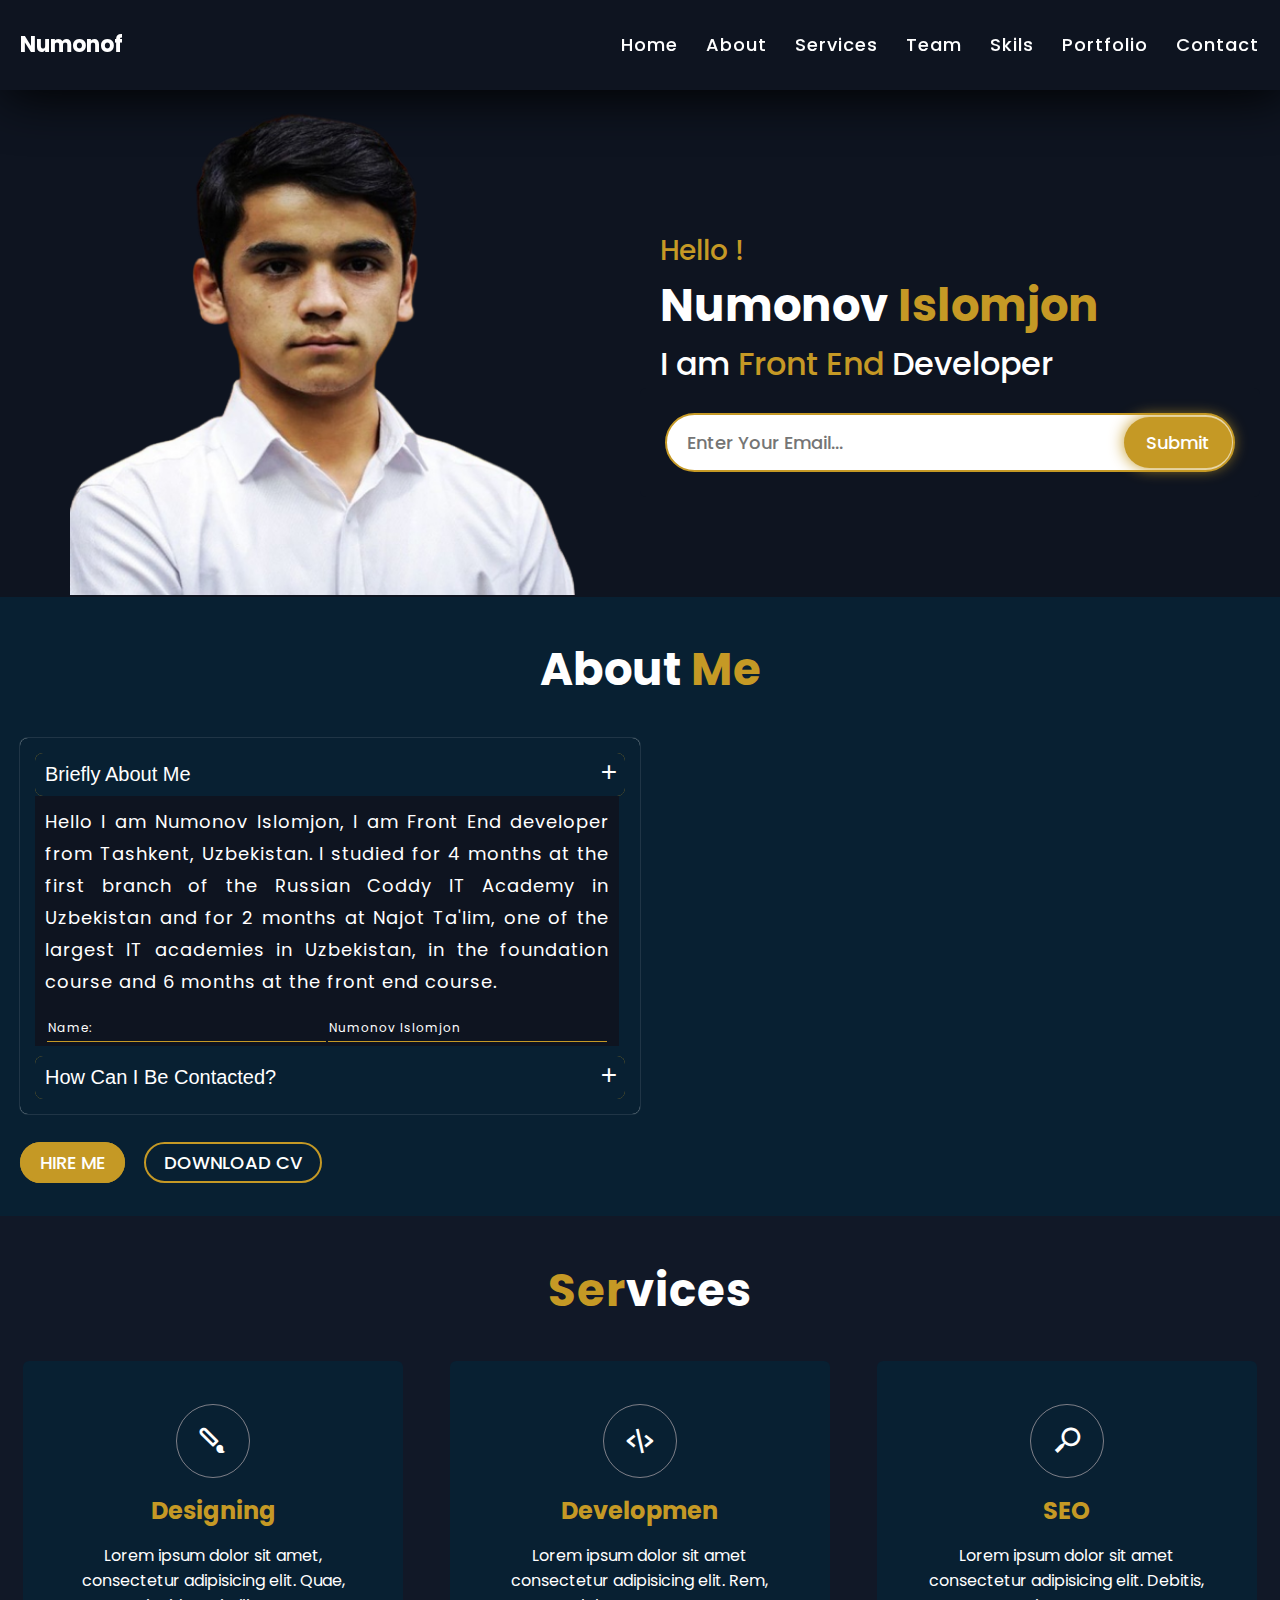
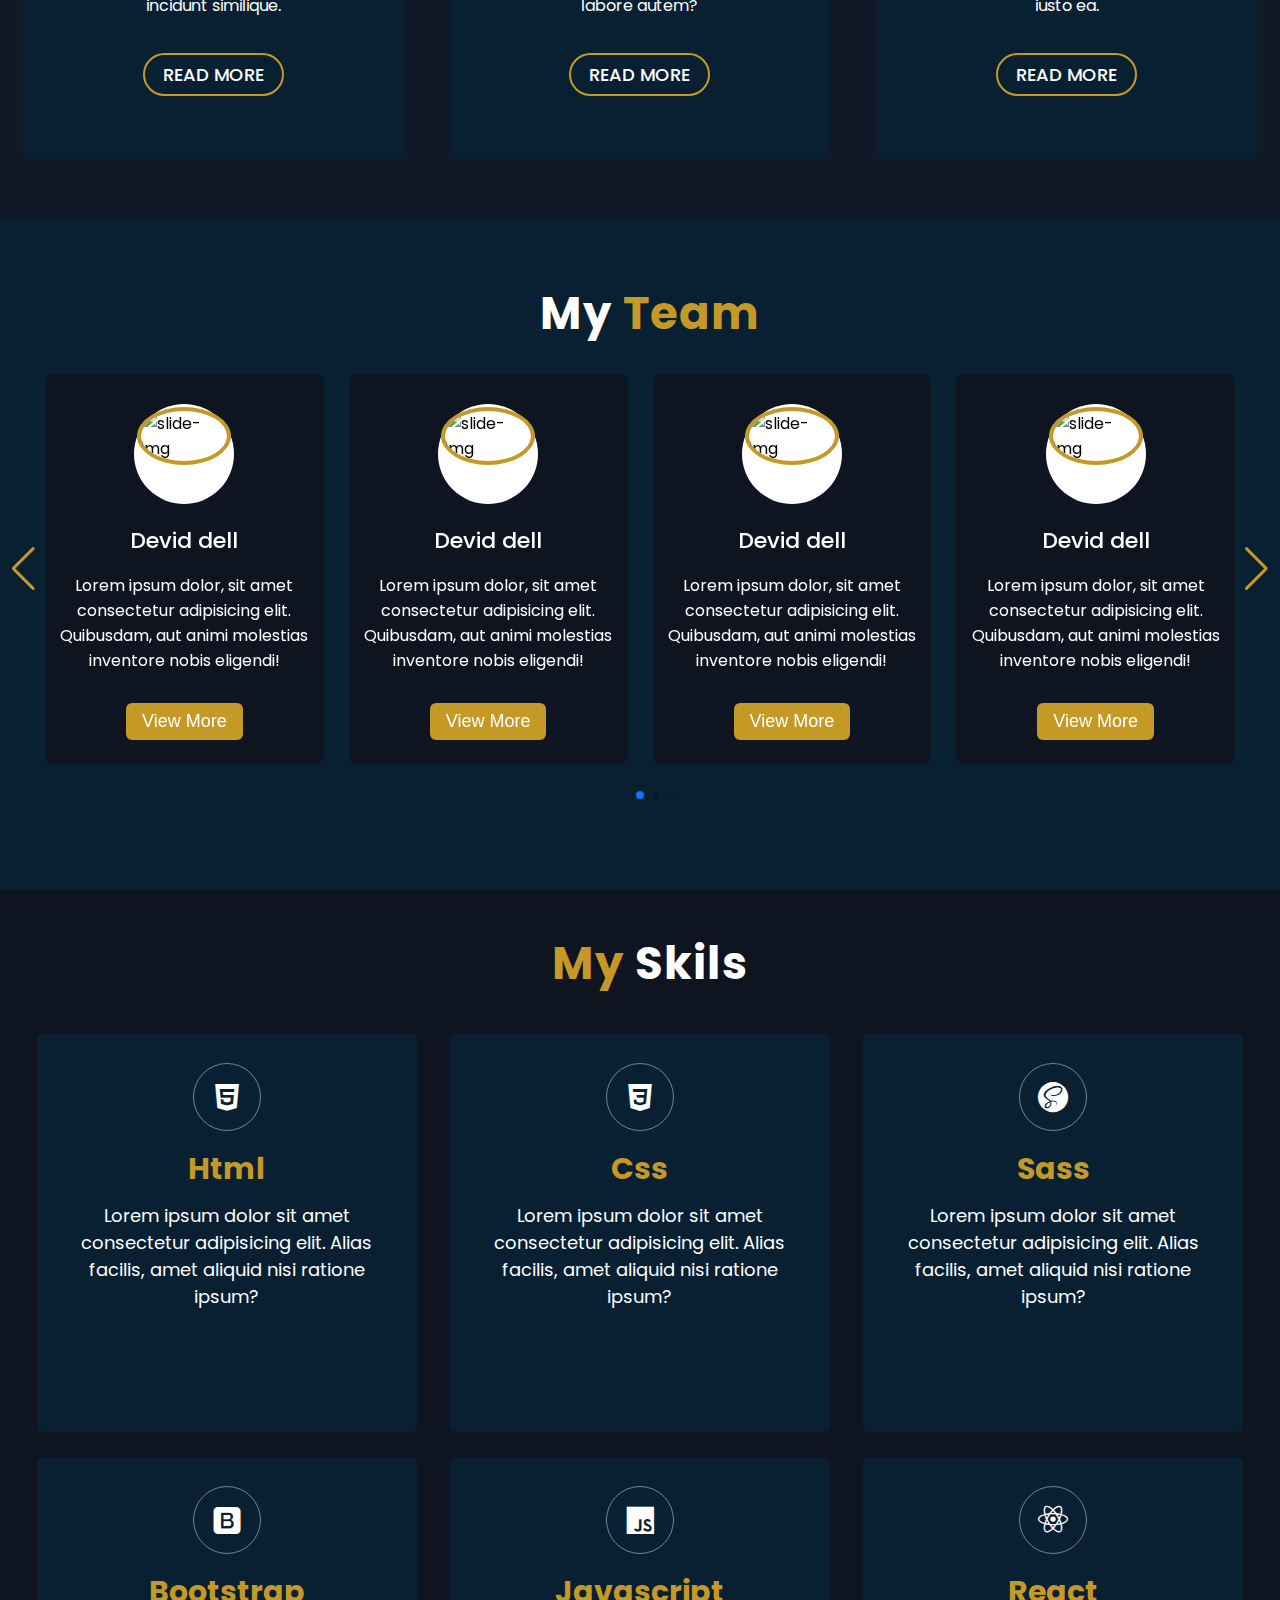
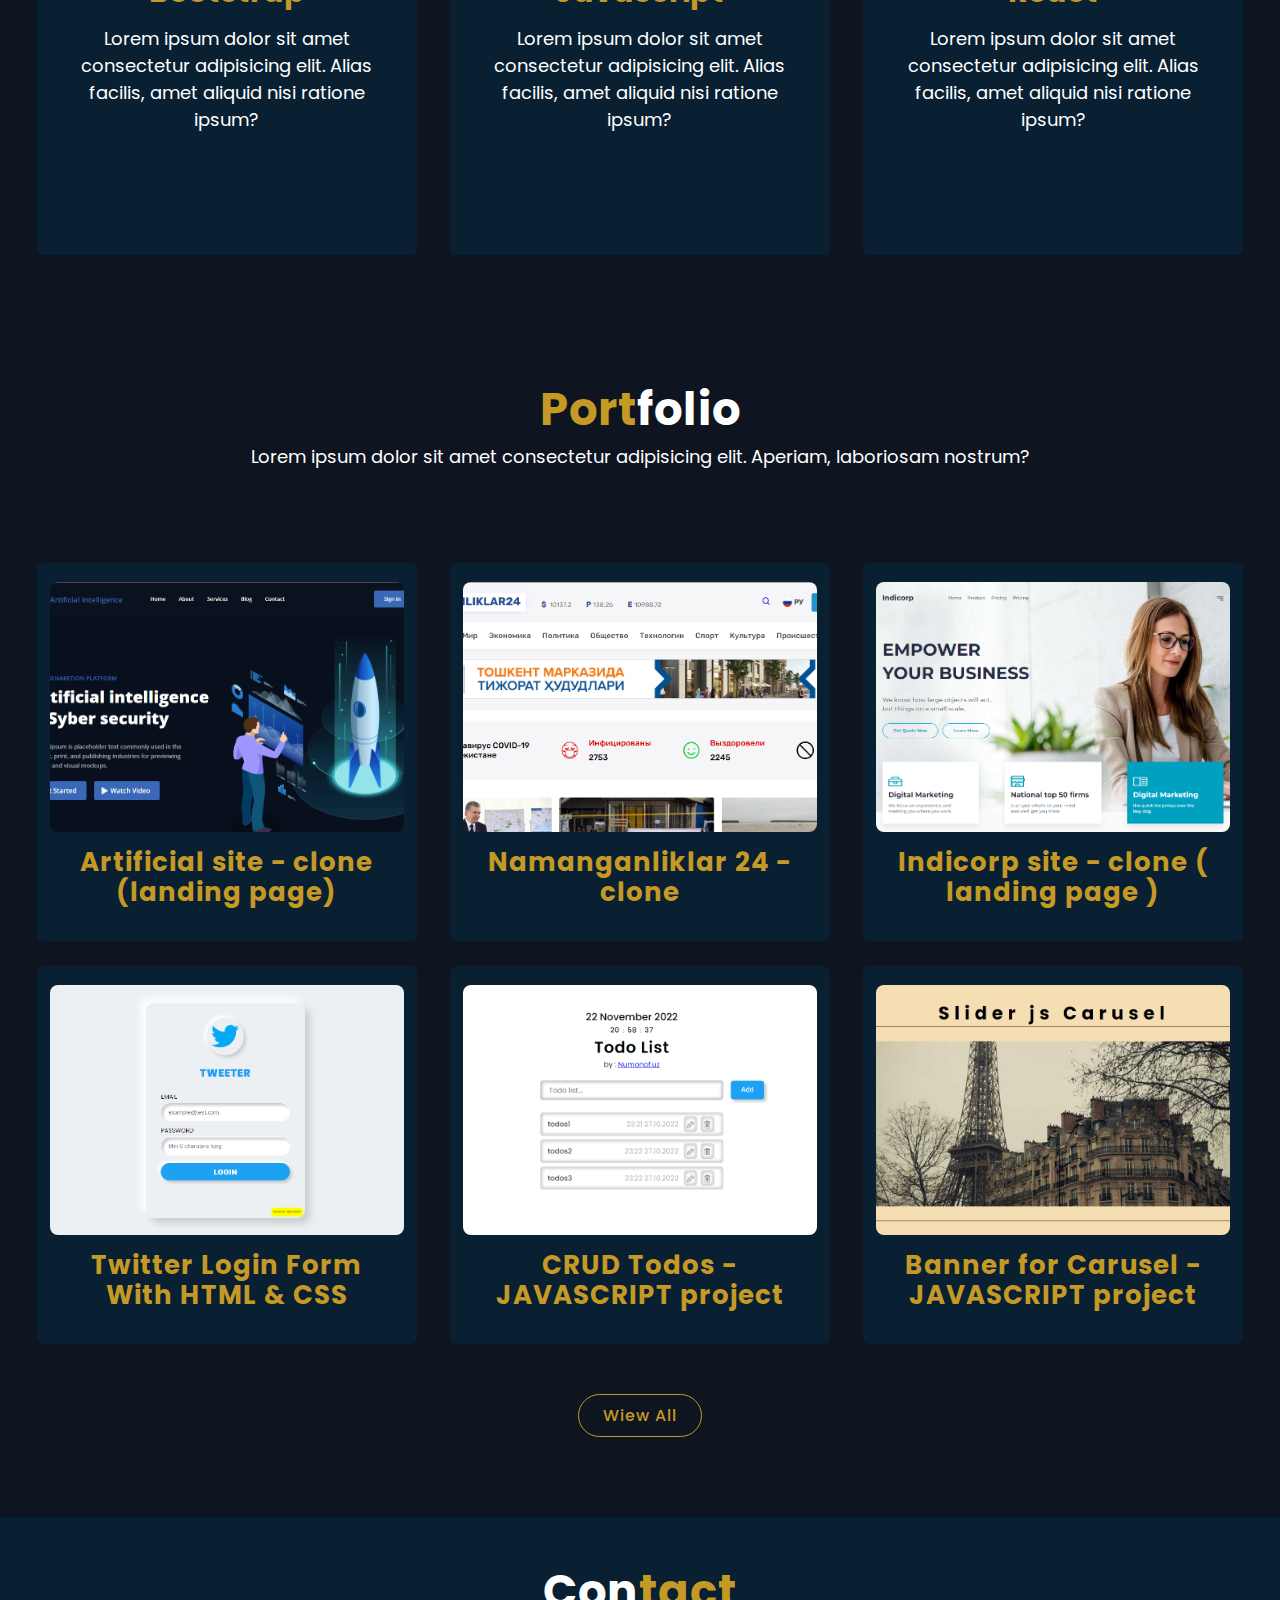
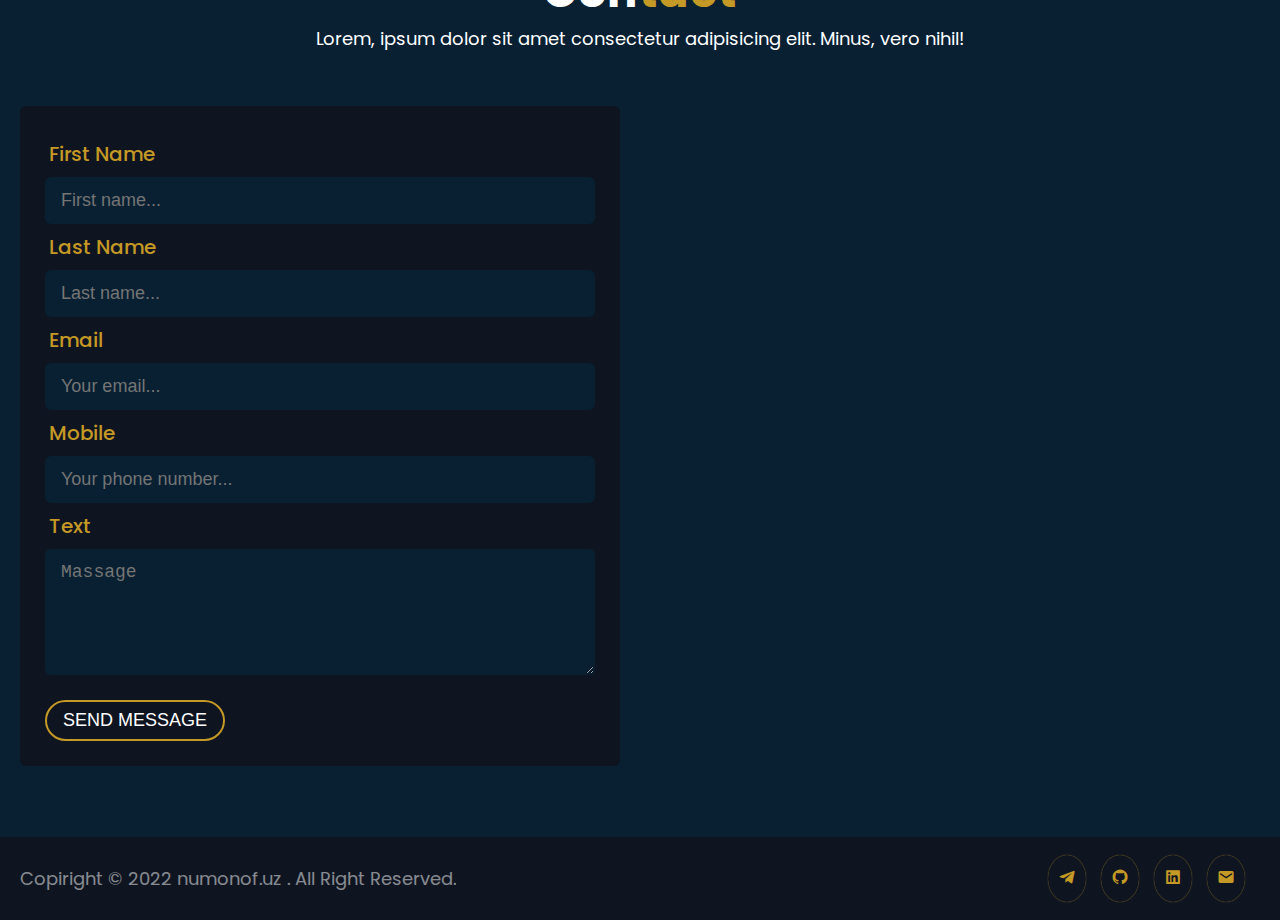
==== commit f5ab18b9: "changed text" ====
--- a/index.html
+++ b/index.html
@@ -82,7 +82,7 @@
           <div class="acardion">
             <div class="contenctBx active">
               <button class="label ">
-               Men haqimda qisqacha
+                Briefly about me
               </button>
               <div class="content">
                 <p class="info">
@@ -100,23 +100,23 @@
                       <td>Numonov Islomjon</td>
                     </tr>
                     <tr>
-                      <td>Millati:</td>
-                      <td>O'zbek</td>
+                      <td>Nationality:</td>
+                      <td>Uzbek</td>
                     </tr>
                     <tr>
                       <td>Date of Birth:</td>
                       <td>07-Jen-2002</td>
                     </tr>
                     <tr>
-                      <td>Mutaxasisligi:</td>
-                      <td>Front End Dasturchi</td>
+                      <td>My specialty:</td>
+                      <td>Front End Developer</td>
                     </tr>
                   </tbody>
                 </table>
               </div>
             </div>
             <div class="contenctBx">
-              <button class="label">Men bilan qanday bog'lanish mumkun</button>
+              <button class="label">How can I be contacted?</button>
               <div class="content">
                 <table class="table">
                     <tbody>
@@ -133,60 +133,19 @@
                       <tr>
                         <td>Telegram messenger</td>
                          <td>
-                            <a href="#" class="media-link"> <i class="bx bxl-telegram"></i> @numonof</a>
+                            <a href="https://t.me/numonof" class="media-link"> <i class="bx bxl-telegram"></i> @numonof</a>
                          </td>
                       </tr>
                       
                       <td>Instagram</td>
                       <td>
-                         <a href="#" class="media-link"> <i class="bx bxl-instagram"></i> @numonof.uz</a>
+                         <a href="https://www.instagram.com/numonof.uz/" class="media-link"> <i class="bx bxl-instagram"></i> @numonof.uz</a>
                       </td>
                    </tr>
                     </tbody>
                   </table>
               </div>
             </div>
-            <!-- <div class="contenctBx">
-              <button class="label">mening texnalogiyalarim</button>
-              <div class="content">
-                <div class="content_intro">
-                  <a href="#">
-                    <span>1.</span> Html5
-                 </a>
-                  <a href="#">
-                    <span>2.</span>Css3
-                  </a>
-                  <a href="#">
-                    <span>3.</span>Scss
-                  </a>
-                  <a href="#">
-                    <span>4.</span> Bootstrap5 
-                  </a>
-                  <a href="#">
-                    <span>5.</span> Javascript
-                  </a>
-                  <a href="#">
-                    <span>6.</span>React / Redux
-                  </a>
-                </div>
-              </div>
-            </div>
-            <div class="contenctBx">
-              <div class="label">Click this entry to view React projects</div>
-              <div class="content">
-                <div class="content_intro">
-                  <a href="#">
-                    <span>1.</span>
-                  </a>
-                  <a href="#">
-                    <span>2.</span>
-                  </a>
-                  <a href="#">
-                    <span>3.</span>
-                  </a>
-                </div>
-              </div>
-            </div> -->
           </div>
           <div class="aboute-btn__group">
             <a href="#" class="btn button"> hire me</a>
@@ -199,7 +158,7 @@
         </div>
       </div>
     </section>
-    <section id="services" data-aos="fade-up">
+    <section id="services">
       <div class="container">
         <div class="services__info">
           <h2 class="title"><span>Ser</span>vices</h2>
--- a/css/style.css
+++ b/css/style.css
@@ -424,6 +424,7 @@
         padding: 6px 18px;
         color: var(--text-color);
         margin: 0 15px 0 0;
+        cursor: pointer;
         border: 2px solid #C59925;
         border-radius: 30px;
         -webkit-border-radius: 30px;
@@ -779,6 +780,7 @@
         background-color: var(--duble-text-color);
         border-radius: 6px;
         margin: 14px;
+        cursor: pointer;
         transition: all 0.3s ease;
     }
 
@@ -7577,6 +7579,21 @@
         -ms-border-radius: 30px;
         -o-border-radius: 30px;
     }
+    
+    .btn:hover {
+        font-size: 18px;
+        font-weight: 500;
+        box-shadow: 0px 0px 5px #C59925;
+        color: #fff;
+        background-color: #C59925;
+        transition: 0.4s;
+        -webkit-transition: 0.4s;
+        -moz-transition: 0.4s;
+        -ms-transition: 0.4s;
+        -o-transition: 0.4s;
+
+    }
+
 
     /* Home section end */
     /* Aboute section */
@@ -8271,11 +8288,17 @@
         font-weight: 500;
         font-style: normal;
         color: var(--duble-text-color);
+        cursor: pointer;
         letter-spacing: 1px;
         margin-left: 45%;
         padding: 8px 24px;
         border: 1px solid var(--duble-text-color);
         border-radius: 30px;
+        transition: 0.4s;
+    }
+    .portfolio-btn:hover{
+        color:  var(--text-color);
+        background-color: var(--duble-text-color);
     }
 /* Portfolio End */
    /*Contact Section  */
